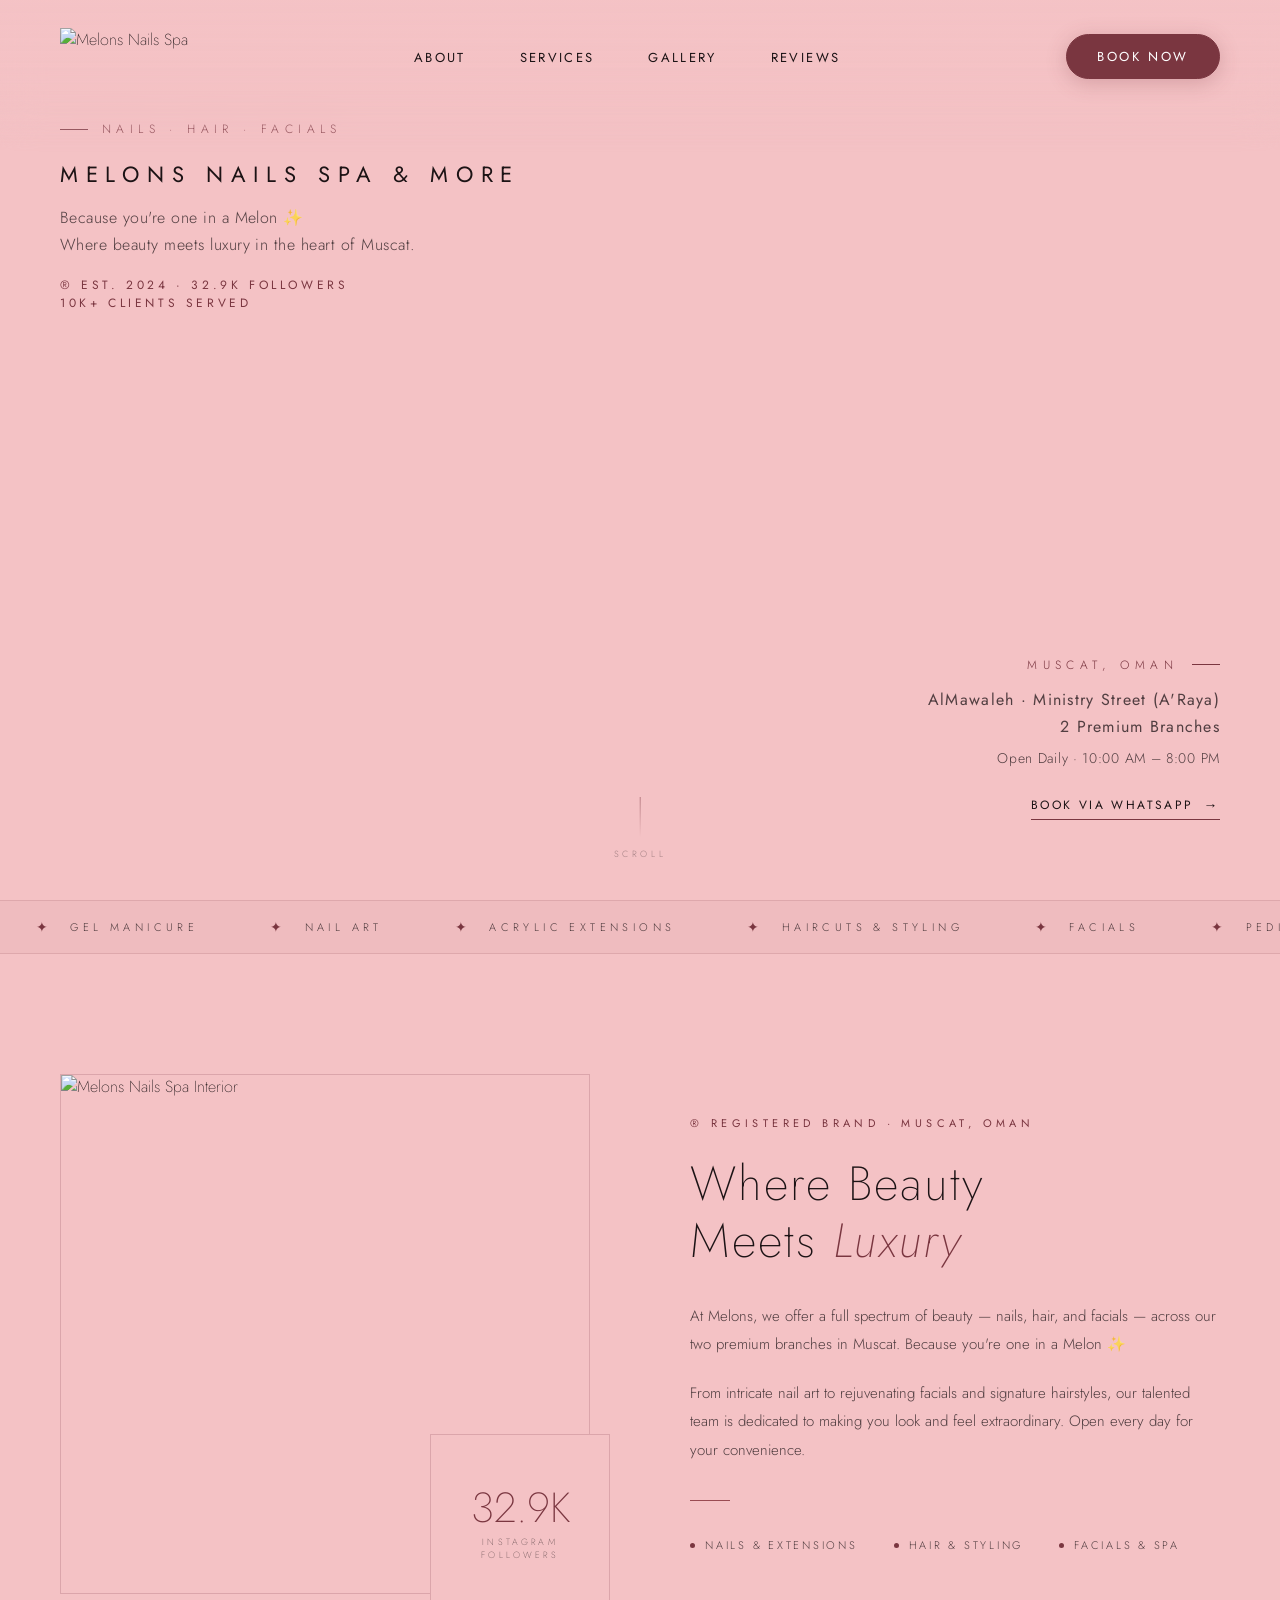
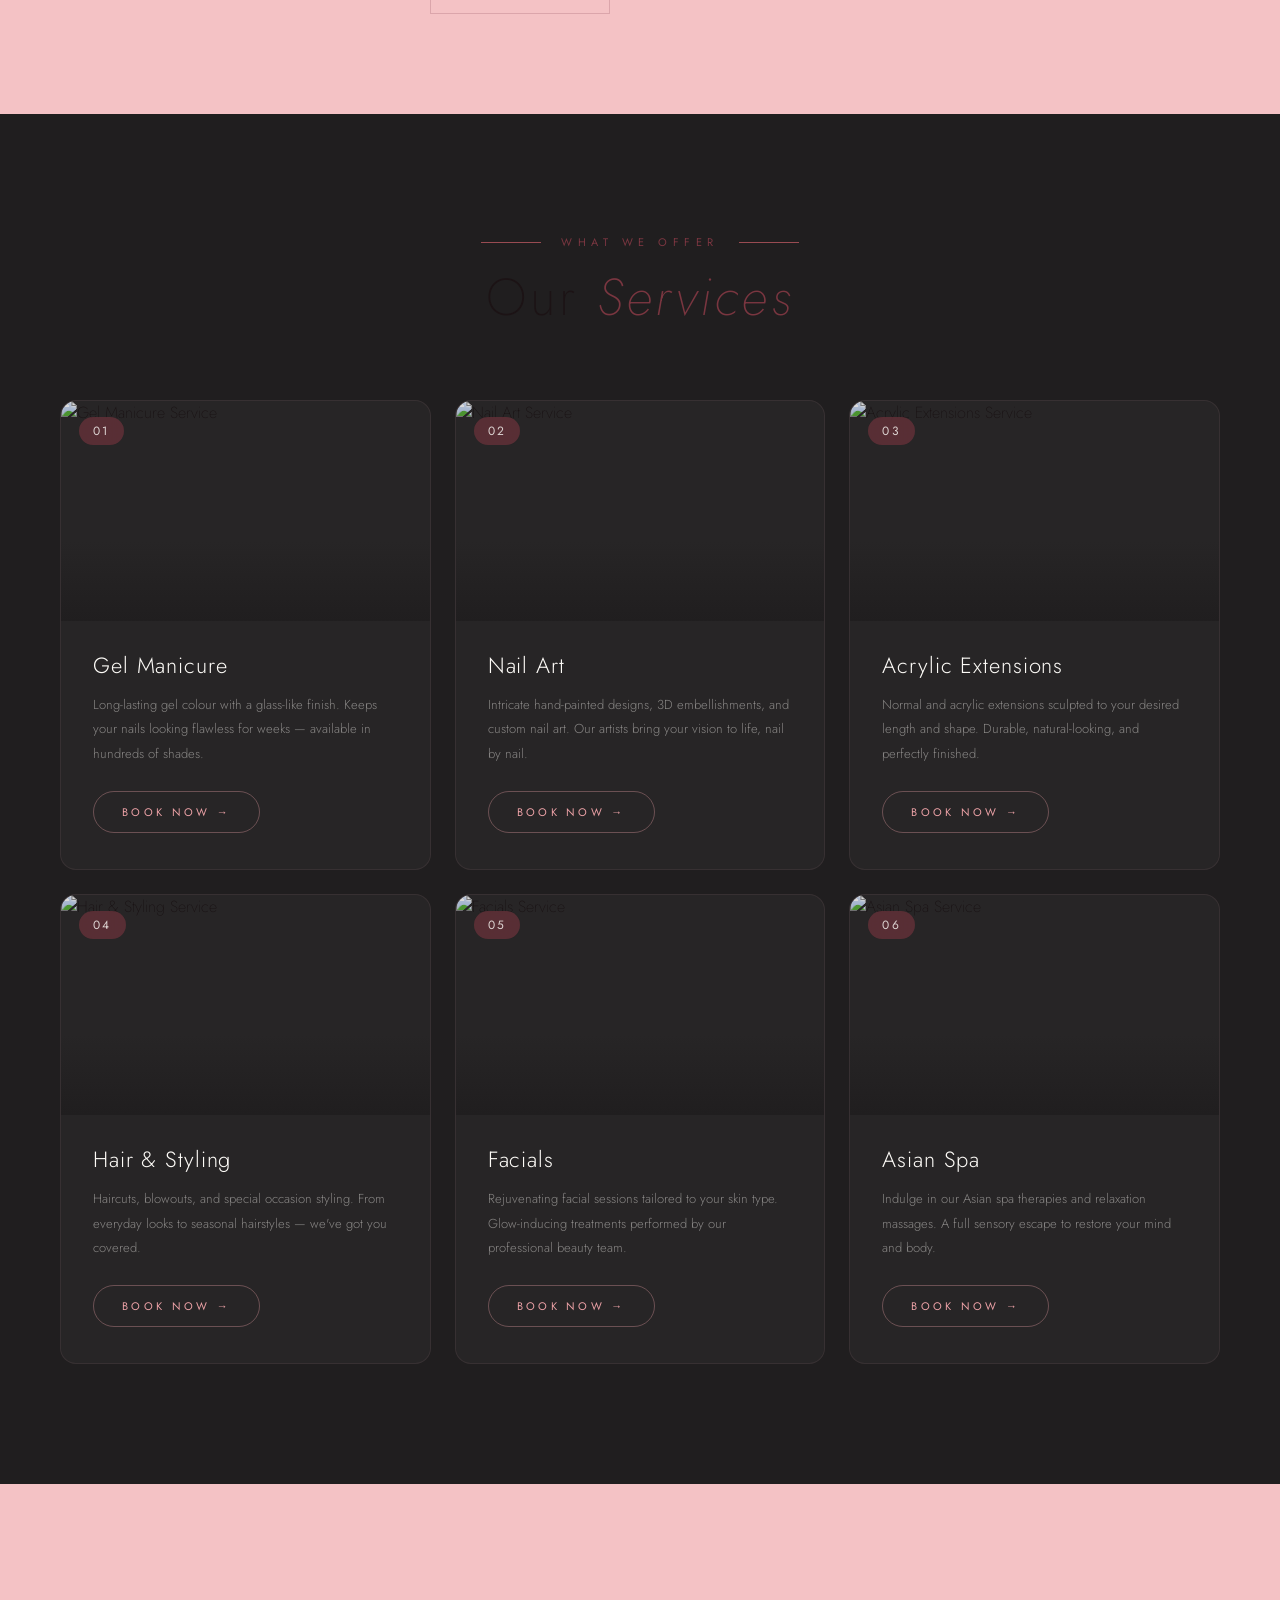
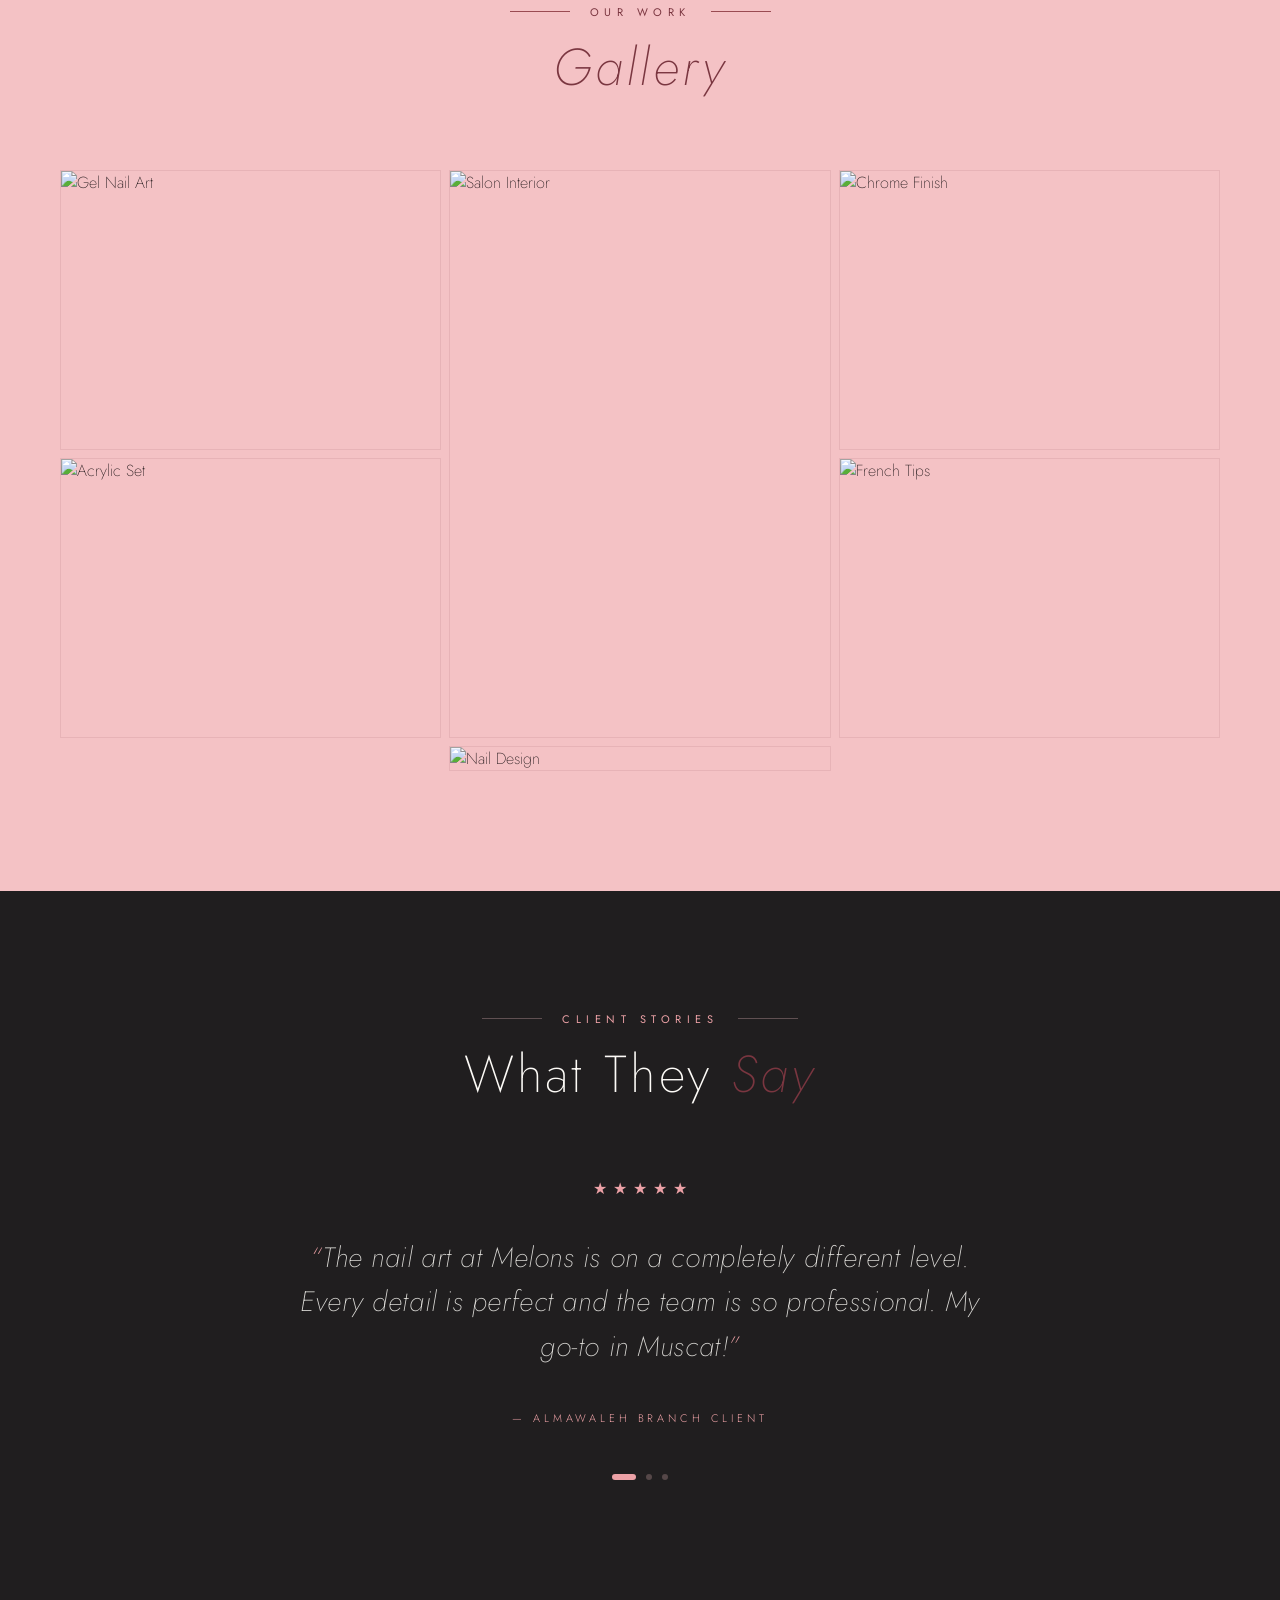
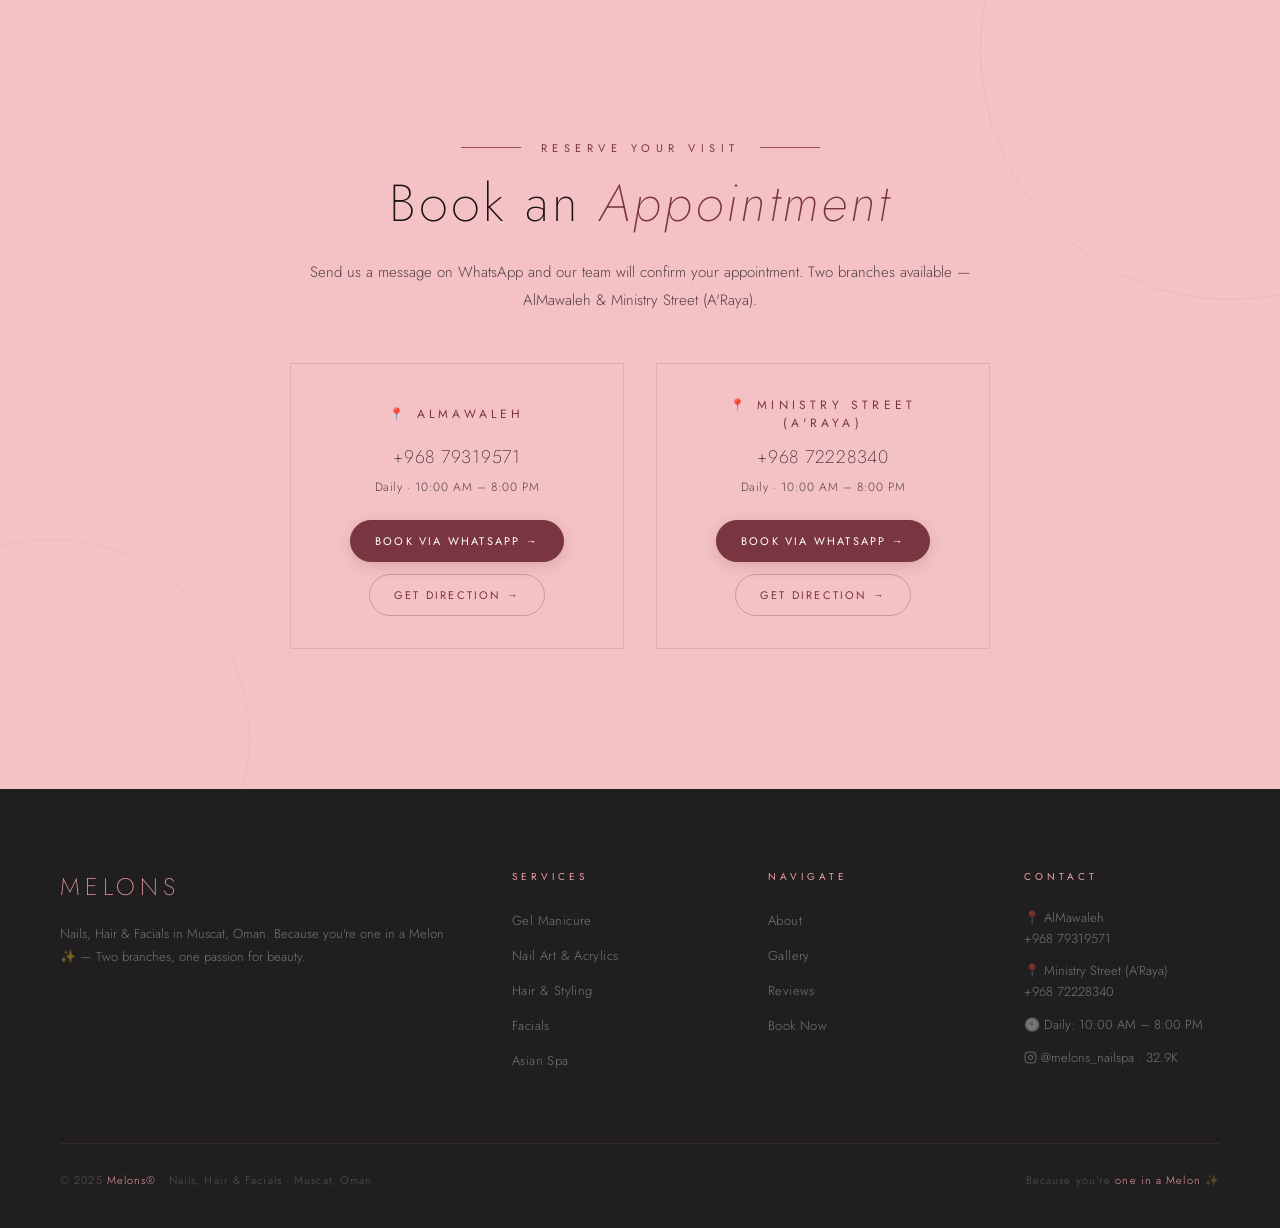
==== index.html @ 38ea16d8 "Add booking popup form with WhatsApp integration" ====
<!DOCTYPE html>
<html lang="en">

<head>
  <meta charset="UTF-8">
  <meta name="viewport" content="width=device-width, initial-scale=1.0">
  <title>MELONS — Nails, Hair & Facials | Muscat, Oman</title>
  <meta name="description"
    content="Melons Nails Spa & More — Premium nail art, hair styling, facials and spa services in Muscat, Oman. Two branches: AlMawaleh & Ministry Street. Book via WhatsApp.">

  <!-- Google Fonts: Jost -->
  <link rel="preconnect" href="https://fonts.googleapis.com">
  <link rel="preconnect" href="https://fonts.gstatic.com" crossorigin>
  <link href="https://fonts.googleapis.com/css2?family=Jost:wght@200;300;400&display=swap" rel="stylesheet">

  <!-- Styles -->
  <link rel="stylesheet" href="css/style.css">
</head>

<body>

  <!-- ── LOADER ──────────────────────────────── -->
  <div id="loader">
    <video id="loaderVideo" autoplay muted playsinline></video>
    <button id="skipBtn" class="loader-skip">Skip ✦</button>
  </div>

  <!-- ── NAVBAR ──────────────────────────────── -->
  <nav id="navbar" class="navbar">
    <div class="nav-logo">
      <a href="#">
        <img src="assets/logo_transparent.png" alt="Melons Nails Spa">
      </a>
    </div>
    <button id="menuToggle" class="menu-toggle" aria-label="Menu">
      <span class="menu-bar"></span>
      <span class="menu-bar"></span>
      <span class="menu-bar"></span>
    </button>
    <ul class="nav-links">
      <li><a href="#about">About</a></li>
      <li><a href="#services">Services</a></li>
      <li><a href="#gallery">Gallery</a></li>
      <li><a href="#reviews">Reviews</a></li>
      <li class="nav-links-cta"><a href="#" onclick="openBookingModal(); return false;">Book Now</a></li>
    </ul>
    <a href="#" onclick="openBookingModal(); return false;" class="nav-cta">Book Now</a>
  </nav>

  <!-- ── HERO ────────────────────────────────── -->
  <section id="hero">
    <canvas id="heroCanvas"></canvas>
    <div class="hero-gradient"></div>

    <!-- Top-left: Brand info -->
    <div class="hero-info-left">
      <div class="hero-overline">Nails · Hair · Facials</div>
      <div class="hero-brand-name">Melons Nails Spa & More</div>
      <p class="hero-tagline">Because you're one in a Melon ✨<br>Where beauty meets luxury in the heart of Muscat.</p>
      <div class="hero-est">®️ Est. 2024 · 32.9K Followers</div>
      <div class="hero-est">10K+ Clients Served</div>
    </div>

    <!-- Bottom-right: Location & CTA -->
    <div class="hero-info-right">
      <div class="hero-location">Muscat, Oman</div>
      <div class="hero-branches">AlMawaleh · Ministry Street (A'Raya)<br>2 Premium Branches</div>
      <div class="hero-hours">Open Daily · 10:00 AM – 8:00 PM</div>
      <a href="https://wa.me/96879319571" target="_blank" class="hero-book">
        Book via WhatsApp
        <span class="hero-book-arrow">→</span>
      </a>
    </div>

    <!-- Scroll indicator -->
    <div class="hero-scroll">
      <div class="hero-scroll-line"></div>
      <span class="hero-scroll-text">Scroll</span>
    </div>
  </section>

  <!-- ── MARQUEE ──────────────────────────────── -->
  <div class="marquee-section">
    <div class="marquee-track">
      <div class="marquee-item"><span>✦</span> Gel Manicure</div>
      <div class="marquee-item"><span>✦</span> Nail Art</div>
      <div class="marquee-item"><span>✦</span> Acrylic Extensions</div>
      <div class="marquee-item"><span>✦</span> Haircuts &amp; Styling</div>
      <div class="marquee-item"><span>✦</span> Facials</div>
      <div class="marquee-item"><span>✦</span> Pedicure</div>
      <div class="marquee-item"><span>✦</span> Asian Spa</div>
      <div class="marquee-item"><span>✦</span> Hair Treatments</div>
      <!-- repeat for seamless loop -->
      <div class="marquee-item"><span>✦</span> Gel Manicure</div>
      <div class="marquee-item"><span>✦</span> Nail Art</div>
      <div class="marquee-item"><span>✦</span> Acrylic Extensions</div>
      <div class="marquee-item"><span>✦</span> Haircuts &amp; Styling</div>
      <div class="marquee-item"><span>✦</span> Facials</div>
      <div class="marquee-item"><span>✦</span> Pedicure</div>
      <div class="marquee-item"><span>✦</span> Asian Spa</div>
      <div class="marquee-item"><span>✦</span> Hair Treatments</div>
    </div>
  </div>

  <!-- ── ABOUT ────────────────────────────────── -->
  <section id="about">
    <div class="about-visual reveal">
      <div class="about-img-frame">
        <img src="assets/357748838_17932621997714647_6611173913682088999_n.jpg" alt="Melons Nails Spa Interior">
      </div>
      <div class="about-img-accent">
        <div class="about-stat-num">32.9K</div>
        <div class="about-stat-label">Instagram<br>Followers</div>
      </div>
    </div>
    <div class="about-text">
      <div class="about-text-top reveal">®️ Registered Brand · Muscat, Oman</div>
      <h2 class="about-heading reveal reveal-delay-1">Where Beauty<br>Meets <em>Luxury</em></h2>
      <p class="about-body reveal reveal-delay-2">
        At Melons, we offer a full spectrum of beauty — nails, hair, and facials — across our two premium branches in Muscat. Because you're one in a Melon ✨
      </p>
      <p class="about-body reveal reveal-delay-3">
        From intricate nail art to rejuvenating facials and signature hairstyles, our talented team is dedicated to making you look and feel extraordinary. Open every day for your convenience.
      </p>
      <div class="about-divider reveal"></div>
      <div class="about-features reveal">
        <div class="about-feature">Nails &amp; Extensions</div>
        <div class="about-feature">Hair &amp; Styling</div>
        <div class="about-feature">Facials &amp; Spa</div>
      </div>
    </div>
  </section>

  <!-- ── SERVICES ─────────────────────────────── -->
  <section id="services">
    <div class="section-header reveal">
      <div class="section-overline">What We Offer</div>
      <h2 class="section-title">Our <em>Services</em></h2>
    </div>
    <div class="services-grid">
      <div class="service-card reveal">
        <div class="service-img">
          <img src="assets/service_gel_manicure.png" alt="Gel Manicure Service">
          <div class="service-num">01</div>
        </div>
        <div class="service-content">
          <div class="service-name">Gel Manicure</div>
          <div class="service-desc">Long-lasting gel colour with a glass-like finish. Keeps your nails looking flawless for weeks — available in hundreds of shades.</div>
          <a href="https://wa.me/96879319571" target="_blank" class="service-book">Book Now →</a>
        </div>
      </div>
      <div class="service-card reveal reveal-delay-1">
        <div class="service-img">
          <img src="assets/background/background_items/Watermelon nail art with a juicy bite (1).png" alt="Nail Art Service">
          <div class="service-num">02</div>
        </div>
        <div class="service-content">
          <div class="service-name">Nail Art</div>
          <div class="service-desc">Intricate hand-painted designs, 3D embellishments, and custom nail art. Our artists bring your vision to life, nail by nail.</div>
          <a href="https://wa.me/96879319571" target="_blank" class="service-book">Book Now →</a>
        </div>
      </div>
      <div class="service-card reveal reveal-delay-2">
        <div class="service-img">
          <img src="assets/service_acrylic_extensions.png" alt="Acrylic Extensions Service">
          <div class="service-num">03</div>
        </div>
        <div class="service-content">
          <div class="service-name">Acrylic Extensions</div>
          <div class="service-desc">Normal and acrylic extensions sculpted to your desired length and shape. Durable, natural-looking, and perfectly finished.</div>
          <a href="https://wa.me/96879319571" target="_blank" class="service-book">Book Now →</a>
        </div>
      </div>
      <div class="service-card reveal">
        <div class="service-img">
          <img src="assets/service_hair_styling.png" alt="Hair & Styling Service">
          <div class="service-num">04</div>
        </div>
        <div class="service-content">
          <div class="service-name">Hair &amp; Styling</div>
          <div class="service-desc">Haircuts, blowouts, and special occasion styling. From everyday looks to seasonal hairstyles — we've got you covered.</div>
          <a href="https://wa.me/96879319571" target="_blank" class="service-book">Book Now →</a>
        </div>
      </div>
      <div class="service-card reveal reveal-delay-1">
        <div class="service-img">
          <img src="assets/service_facials.png" alt="Facials Service">
          <div class="service-num">05</div>
        </div>
        <div class="service-content">
          <div class="service-name">Facials</div>
          <div class="service-desc">Rejuvenating facial sessions tailored to your skin type. Glow-inducing treatments performed by our professional beauty team.</div>
          <a href="https://wa.me/96879319571" target="_blank" class="service-book">Book Now →</a>
        </div>
      </div>
      <div class="service-card reveal reveal-delay-2">
        <div class="service-img">
          <img src="assets/service_asian_spa.png" alt="Asian Spa Service">
          <div class="service-num">06</div>
        </div>
        <div class="service-content">
          <div class="service-name">Asian Spa</div>
          <div class="service-desc">Indulge in our Asian spa therapies and relaxation massages. A full sensory escape to restore your mind and body.</div>
          <a href="https://wa.me/96879319571" target="_blank" class="service-book">Book Now →</a>
        </div>
      </div>
    </div>
  </section>

  <!-- ── GALLERY ──────────────────────────────── -->
  <section id="gallery">
    <div class="section-header reveal">
      <div class="section-overline">Our Work</div>
      <h2 class="section-title"><em>Gallery</em></h2>
    </div>
    <div class="gallery-grid">
      <div class="gallery-item reveal">
        <img src="assets/gallery_1.png" alt="Gel Nail Art">
        <div class="gallery-label">Gel Nail Art</div>
      </div>
      <div class="gallery-item reveal reveal-delay-1">
        <img src="assets/salon_interior.png" alt="Salon Interior">
        <div class="gallery-label">Our Salon</div>
      </div>
      <div class="gallery-item reveal reveal-delay-2">
        <img src="assets/gallery_2.png" alt="Chrome Finish">
        <div class="gallery-label">Chrome Finish</div>
      </div>
      <div class="gallery-item reveal">
        <img src="assets/gallery_3.png" alt="Acrylic Set">
        <div class="gallery-label">Acrylic Set</div>
      </div>
      <div class="gallery-item reveal reveal-delay-1">
        <img src="assets/gallery_4.png" alt="Nail Design">
        <div class="gallery-label">Signature Design</div>
      </div>
      <div class="gallery-item reveal reveal-delay-2">
        <img src="assets/gallery_1.png" alt="French Tips">
        <div class="gallery-label">French Tips</div>
      </div>
    </div>
  </section>

  <!-- ── REVIEWS ──────────────────────────────── -->
  <section id="reviews">
    <div class="section-header reveal">
      <div class="section-overline">Client Stories</div>
      <h2 class="section-title">What They <em>Say</em></h2>
    </div>
    <div class="testimonials-wrap reveal">
      <div class="testimonial-item active">
        <div class="testimonial-stars">
          <span class="star">★</span><span class="star">★</span><span class="star">★</span><span class="star">★</span><span class="star">★</span>
        </div>
        <p class="testimonial-quote">The nail art at Melons is on a completely different level. Every detail is perfect and the team is so professional. My go-to in Muscat!</p>
        <div class="testimonial-author">— AlMawaleh Branch Client</div>
      </div>
      <div class="testimonial-item">
        <div class="testimonial-stars">
          <span class="star">★</span><span class="star">★</span><span class="star">★</span><span class="star">★</span><span class="star">★</span>
        </div>
        <p class="testimonial-quote">Got my haircut and facial done here — both were absolutely amazing. The staff at Ministry Street are so talented and welcoming. Will keep coming back!</p>
        <div class="testimonial-author">— Ministry Street Branch Client</div>
      </div>
      <div class="testimonial-item">
        <div class="testimonial-stars">
          <span class="star">★</span><span class="star">★</span><span class="star">★</span><span class="star">★</span><span class="star">★</span>
        </div>
        <p class="testimonial-quote">Tried the Asian spa session and it was heavenly. Melons truly is one in a Melon ✨ — nothing compares in Oman.</p>
        <div class="testimonial-author">— Asian Spa Client · Muscat</div>
      </div>
      <div class="testimonial-nav">
        <button class="t-dot active" data-index="0"></button>
        <button class="t-dot" data-index="1"></button>
        <button class="t-dot" data-index="2"></button>
      </div>
    </div>
  </section>

  <!-- ── BOOKING ──────────────────────────────── -->
  <section id="booking">
    <div class="booking-inner">
      <div class="section-overline reveal">Reserve Your Visit</div>
      <h2 class="section-title reveal reveal-delay-1">Book an <em>Appointment</em></h2>
      <p class="booking-desc reveal reveal-delay-2">
        Send us a message on WhatsApp and our team will confirm your appointment. Two branches available — AlMawaleh &amp; Ministry Street (A'Raya).
      </p>
      <div class="booking-branches reveal reveal-delay-3">
        <div class="booking-branch">
          <a href="https://maps.google.com/?q=Melons+Nails+Spa+AlMawaleh+Muscat+Oman" target="_blank" class="booking-branch-name">📍 AlMawaleh</a>
          <div class="booking-branch-phone"><a href="https://wa.me/96879319571">+968 79319571</a></div>
          <div class="booking-branch-hours">Daily · 10:00 AM – 8:00 PM</div>
          <div class="booking-branch-actions">
            <a href="https://wa.me/96879319571" target="_blank" class="btn-branch-whatsapp">Book via WhatsApp →</a>
            <a href="https://maps.google.com/?q=Melons+Nails+Spa+AlMawaleh+Muscat+Oman" target="_blank" class="btn-branch-direction">Get Direction →</a>
          </div>
        </div>
        <div class="booking-branch">
          <a href="https://maps.google.com/?q=Melons+Nails+Spa+Ministry+Street+ARaya+Muscat+Oman" target="_blank" class="booking-branch-name">📍 Ministry Street (A'Raya)</a>
          <div class="booking-branch-phone"><a href="https://wa.me/96872228340">+968 72228340</a></div>
          <div class="booking-branch-hours">Daily · 10:00 AM – 8:00 PM</div>
          <div class="booking-branch-actions">
            <a href="https://wa.me/96872228340" target="_blank" class="btn-branch-whatsapp">Book via WhatsApp →</a>
            <a href="https://maps.google.com/?q=Melons+Nails+Spa+Ministry+Street+ARaya+Muscat+Oman" target="_blank" class="btn-branch-direction">Get Direction →</a>
          </div>
        </div>
      </div>
    </div>
  </section>

  <!-- ── FOOTER ───────────────────────────────── -->
  <footer>
    <div class="footer-top">
      <div>
        <div class="footer-brand">Melons</div>
        <p class="footer-tagline">Nails, Hair &amp; Facials in Muscat, Oman. Because you're one in a Melon ✨ — Two branches, one passion for beauty.</p>


      </div>
      <div>
        <div class="footer-col-title">Services</div>
        <ul class="footer-links">
          <li><a href="#services">Gel Manicure</a></li>
          <li><a href="#services">Nail Art &amp; Acrylics</a></li>
          <li><a href="#services">Hair &amp; Styling</a></li>
          <li><a href="#services">Facials</a></li>
          <li><a href="#services">Asian Spa</a></li>
        </ul>
      </div>
      <div>
        <div class="footer-col-title">Navigate</div>
        <ul class="footer-links">
          <li><a href="#about">About</a></li>
          <li><a href="#gallery">Gallery</a></li>
          <li><a href="#reviews">Reviews</a></li>
          <li><a href="#booking">Book Now</a></li>
        </ul>
      </div>
      <div>
        <div class="footer-col-title">Contact</div>
        <div class="footer-contact-item"><a href="https://maps.google.com/?q=Melons+Nails+Spa+AlMawaleh+Muscat+Oman" target="_blank">📍 AlMawaleh</a><br><a href="https://wa.me/96879319571">+968 79319571</a></div>
        <div class="footer-contact-item"><a href="https://maps.google.com/?q=Melons+Nails+Spa+Ministry+Street+ARaya+Muscat+Oman" target="_blank">📍 Ministry Street (A'Raya)</a><br><a href="https://wa.me/96872228340">+968 72228340</a></div>
        <div class="footer-contact-item">🕙 Daily: 10:00 AM – 8:00 PM</div>
        <div class="footer-contact-item"><svg width="13" height="13" viewBox="0 0 24 24" fill="none" stroke="currentColor" stroke-width="1.5" style="vertical-align:-2px;margin-right:4px"><rect x="2" y="2" width="20" height="20" rx="5"/><circle cx="12" cy="12" r="4"/><circle cx="17.5" cy="6.5" r="1" fill="currentColor" stroke="none"/></svg><a href="https://instagram.com/melons_nailspa" target="_blank">@melons_nailspa</a> · 32.9K</div>
      </div>
    </div>
    <div class="footer-bottom">
      <div class="footer-copy">© 2025 <span>Melons®</span> · Nails, Hair &amp; Facials · Muscat, Oman</div>
      <div class="footer-copy">Because you're <span>one in a Melon</span> ✨</div>
    </div>
  </footer>

  <!-- ── BOOKING MODAL ────────────────────────── -->
  <div id="bookingModal" class="booking-modal">
    <div class="booking-modal-overlay"></div>
    <div class="booking-modal-content">
      <button class="booking-modal-close" onclick="closeBookingModal()">&times;</button>
      <div class="booking-modal-header">
        <div class="booking-modal-overline">Reserve Your Visit</div>
        <h3 class="booking-modal-title">Book an <em>Appointment</em></h3>
        <p class="booking-modal-subtitle">Fill in the details below and we'll confirm your appointment via WhatsApp.</p>
      </div>
      <form id="bookingForm" class="booking-form">
        <div class="form-row">
          <div class="form-group">
            <label for="bookName">Full Name</label>
            <input type="text" id="bookName" placeholder="Your name" required>
          </div>
          <div class="form-group">
            <label for="bookPhone">Phone Number</label>
            <input type="tel" id="bookPhone" placeholder="+968 ..." required>
          </div>
        </div>
        <div class="form-row">
          <div class="form-group">
            <label for="bookBranch">Branch</label>
            <select id="bookBranch" required>
              <option value="" disabled selected>Select branch</option>
              <option value="almawaleh">📍 AlMawaleh</option>
              <option value="ministry">📍 Ministry Street (A'Raya)</option>
            </select>
          </div>
          <div class="form-group">
            <label for="bookService">Service</label>
            <select id="bookService" required>
              <option value="" disabled selected>Select service</option>
              <option value="Gel Manicure">Gel Manicure</option>
              <option value="Nail Art">Nail Art</option>
              <option value="Acrylic Extensions">Acrylic Extensions</option>
              <option value="Hair & Styling">Hair & Styling</option>
              <option value="Facials">Facials</option>
              <option value="Asian Spa">Asian Spa</option>
              <option value="Other">Other</option>
            </select>
          </div>
        </div>
        <div class="form-row">
          <div class="form-group">
            <label for="bookDate">Preferred Date</label>
            <input type="date" id="bookDate" required>
          </div>
          <div class="form-group">
            <label for="bookTime">Preferred Time</label>
            <select id="bookTime" required>
              <option value="" disabled selected>Select time</option>
              <option value="10:00 AM">10:00 AM</option>
              <option value="11:00 AM">11:00 AM</option>
              <option value="12:00 PM">12:00 PM</option>
              <option value="01:00 PM">01:00 PM</option>
              <option value="02:00 PM">02:00 PM</option>
              <option value="03:00 PM">03:00 PM</option>
              <option value="04:00 PM">04:00 PM</option>
              <option value="05:00 PM">05:00 PM</option>
              <option value="06:00 PM">06:00 PM</option>
              <option value="07:00 PM">07:00 PM</option>
            </select>
          </div>
        </div>
        <div class="form-group form-group-full">
          <label for="bookNotes">Additional Notes <span class="optional">(optional)</span></label>
          <textarea id="bookNotes" rows="3" placeholder="Any special requests or preferences..."></textarea>
        </div>
        <button type="submit" class="booking-form-submit">Send via WhatsApp →</button>
      </form>
    </div>
  </div>

  <!-- Scripts -->
  <script src="js/main.js"></script>
</body>

</html>
---- css/style.css ----
/* ============================================
   MELONS NAILS SPA & MORE
   Design System & Styles
   Created by Rasim Garalov — 2026
   ============================================ */

/* ── RESET ─────────────────────────────────── */
*,
*::before,
*::after {
  margin: 0;
  padding: 0;
  box-sizing: border-box;
}

/* ── DESIGN TOKENS ─────────────────────────── */
:root {
  --bg: #F4C2C5;
  --bg-section: #201E1F;
  --text: #1C1315;
  --text-muted: rgba(28, 19, 21, 0.75);
  --accent: #7A3640;
  --accent-light: #994B52;
  --white: #FDFBF7;
  --font: 'Jost', sans-serif;
}

/* ── BASE ──────────────────────────────────── */
html {
  scroll-behavior: smooth;
}

body {
  background: var(--bg);
  color: var(--text);
  font-family: var(--font);
  font-weight: 200;
  overflow-x: hidden;
  -webkit-font-smoothing: antialiased;
  -moz-osx-font-smoothing: grayscale;
}

a {
  text-decoration: none;
  color: inherit;
}

button {
  border: none;
  outline: none;
  cursor: pointer;
}

img {
  display: block;
  max-width: 100%;
}

/* ── LOADER ────────────────────────────────── */
#loader {
  position: fixed;
  inset: 0;
  z-index: 10000;
  background: var(--bg);
  display: flex;
  align-items: center;
  justify-content: center;
  transition: opacity 1s ease, visibility 1s ease;
}

#loader.hidden {
  opacity: 0;
  visibility: hidden;
  pointer-events: none;
}

#loaderVideo {
  width: 100%;
  height: 100%;
  object-fit: cover;
  position: absolute;
  inset: 0;
}

.loader-skip {
  position: absolute;
  bottom: 40px;
  right: 40px;
  font-family: var(--font);
  font-size: 11px;
  font-weight: 300;
  letter-spacing: 0.3em;
  text-transform: uppercase;
  color: rgba(28, 19, 21, 0.5);
  border: 1px solid rgba(28, 19, 21, 0.2);
  padding: 10px 28px;
  background: rgba(244, 194, 197, 0.3);
  backdrop-filter: blur(8px);
  -webkit-backdrop-filter: blur(8px);
  transition: all 0.3s ease;
  z-index: 2;
}

.loader-skip:hover {
  color: var(--text);
  border-color: rgba(28, 19, 21, 0.4);
  background: rgba(244, 194, 197, 0.5);
}

/* ── NAVBAR ────────────────────────────────── */
.navbar {
  position: fixed;
  top: 0;
  left: 0;
  right: 0;
  z-index: 100;
  padding: 28px 60px;
  display: flex;
  align-items: center;
  justify-content: space-between;
  transform: translateY(-100%);
  opacity: 0;
  transition: transform 1.4s cubic-bezier(0.16, 1, 0.3, 1),
    opacity 1.2s ease;
}

.navbar::before {
  content: '';
  position: absolute;
  top: 0;
  left: 0;
  right: 0;
  bottom: -40px;
  background: linear-gradient(to bottom,
      rgba(244, 194, 197, 0.92) 0%,
      rgba(244, 194, 197, 0.6) 50%,
      rgba(244, 194, 197, 0) 100%);
  backdrop-filter: blur(20px);
  -webkit-backdrop-filter: blur(20px);
  z-index: -1;
  mask-image: linear-gradient(to bottom, black 40%, transparent 100%);
  -webkit-mask-image: linear-gradient(to bottom, black 40%, transparent 100%);
}

.navbar.visible {
  transform: translateY(0);
  opacity: 1;
}

.nav-logo img {
  height: 56px;
  width: auto;
  transition: opacity 0.3s;
}

.nav-logo img:hover {
  opacity: 0.75;
}

.nav-links {
  display: flex;
  gap: 8px;
  list-style: none;
}

.nav-links a {
  font-size: 13px;
  letter-spacing: 0.18em;
  text-transform: uppercase;
  color: var(--text);
  text-decoration: none;
  position: relative;
  font-weight: 400;
  padding: 10px 22px;
  border-radius: 50px;
  border: 1.5px solid transparent;
  background: transparent;
  transition: all 0.4s cubic-bezier(0.25, 0.46, 0.45, 0.94);
}

.nav-links a:hover {
  color: var(--accent);
  background: rgba(122, 54, 64, 0.08);
  border-color: rgba(122, 54, 64, 0.25);
  backdrop-filter: blur(10px);
  -webkit-backdrop-filter: blur(10px);
}

.nav-links a:active {
  transform: scale(0.96);
}

.nav-cta {
  font-family: var(--font);
  font-size: 13px;
  font-weight: 400;
  letter-spacing: 0.2em;
  text-transform: uppercase;
  color: #ffffff;
  background: var(--accent);
  border: 1.5px solid var(--accent);
  padding: 12px 30px;
  border-radius: 50px;
  text-decoration: none;
  transition: all 0.4s cubic-bezier(0.25, 0.46, 0.45, 0.94);
  box-shadow: 0 4px 20px rgba(122, 54, 64, 0.25);
}

.nav-cta:hover {
  background: #FFFFFF;
  color: var(--accent);
  border-color: var(--accent);
  box-shadow: 0 6px 28px rgba(122, 54, 64, 0.3);
  transform: translateY(-2px);
}

/* Book Now inside nav-links — hidden on desktop */
.nav-links-cta {
  display: none;
}

/* ── HERO ──────────────────────────────────── */
#hero {
  height: 100vh;
  position: relative;
  overflow: hidden;
  background: var(--bg);
}

#heroCanvas {
  position: absolute;
  inset: 0;
  width: 100%;
  height: 100%;
  z-index: 0;
  opacity: 0;
  transition: opacity 0.5s ease;
}

#heroCanvas.visible {
  opacity: 1;
}

/* Gradient at bottom of hero for seamless transition to body bg */
.hero-gradient {
  position: absolute;
  bottom: 0;
  left: 0;
  right: 0;
  height: 220px;
  background: linear-gradient(to bottom, transparent 0%, var(--bg) 100%);
  z-index: 1;
  pointer-events: none;
}

/* ── HERO INFO BLOCKS ──────────────────────── */
.hero-info-left {
  position: absolute;
  top: 120px;
  left: 60px;
  z-index: 2;
  max-width: 600px;
  transform: translateX(-120%);
  opacity: 0;
  transition: transform 1.6s cubic-bezier(0.16, 1, 0.3, 1) 0.4s,
    opacity 1.4s ease 0.4s;
}

.hero-info-left.visible {
  transform: translateX(0);
  opacity: 1;
}

.hero-overline {
  font-size: 12px;
  letter-spacing: 0.45em;
  text-transform: uppercase;
  color: var(--accent);
  font-weight: 400;
  margin-bottom: 20px;
  display: flex;
  align-items: center;
  gap: 14px;
  font-weight: 300;
}

.hero-overline::before {
  content: '';
  width: 28px;
  height: 1px;
  background: var(--accent);
  flex-shrink: 0;
}

.hero-brand-name {
  font-size: 22px;
  font-weight: 400;
  letter-spacing: 0.35em;
  text-transform: uppercase;
  color: var(--text);
  margin-bottom: 14px;
}

.hero-tagline {
  font-size: 16px;
  font-weight: 300;
  color: var(--text-muted);
  letter-spacing: 0.03em;
  line-height: 1.7;
  margin-bottom: 18px;
}

.hero-est {
  font-size: 12px;
  letter-spacing: 0.3em;
  text-transform: uppercase;
  color: var(--accent);
  font-weight: 400;
}

/* Right-bottom info block */
.hero-info-right {
  position: absolute;
  bottom: 80px;
  right: 60px;
  z-index: 2;
  text-align: right;
  max-width: 340px;
  transform: translateX(120%);
  opacity: 0;
  transition: transform 1.6s cubic-bezier(0.16, 1, 0.3, 1) 0.7s,
    opacity 1.4s ease 0.7s;
}

.hero-info-right.visible {
  transform: translateX(0);
  opacity: 1;
}

.hero-location {
  font-size: 12px;
  letter-spacing: 0.45em;
  text-transform: uppercase;
  color: var(--accent);
  font-weight: 400;
  margin-bottom: 12px;
  font-weight: 300;
  display: flex;
  align-items: center;
  justify-content: flex-end;
  gap: 14px;
}

.hero-location::after {
  content: '';
  width: 28px;
  height: 1px;
  background: var(--accent);
  flex-shrink: 0;
}

.hero-branches {
  font-size: 16px;
  color: var(--text-muted);
  letter-spacing: 0.08em;
  margin-bottom: 8px;
  font-weight: 400;
  line-height: 1.7;
}

.hero-hours {
  font-size: 14px;
  color: var(--text-muted);
  letter-spacing: 0.05em;
  margin-bottom: 24px;
  font-weight: 300;
}

.hero-book {
  display: inline-flex;
  align-items: center;
  gap: 10px;
  font-size: 12px;
  font-weight: 400;
  letter-spacing: 0.2em;
  text-transform: uppercase;
  color: var(--text);
  text-decoration: none;
  padding-bottom: 4px;
  border-bottom: 1px solid var(--accent);
  transition: all 0.3s ease;
}

.hero-book:hover {
  color: var(--accent);
  gap: 16px;
}

.hero-book-arrow {
  transition: transform 0.3s ease;
  font-size: 14px;
}

.hero-book:hover .hero-book-arrow {
  transform: translateX(4px);
}

/* ── SCROLL INDICATOR ──────────────────────── */
.hero-scroll {
  position: absolute;
  bottom: 40px;
  left: 50%;
  transform: translateX(-50%);
  display: flex;
  flex-direction: column;
  align-items: center;
  gap: 10px;
  z-index: 2;
  opacity: 0;
  transition: opacity 1.2s ease 1.8s;
}

.hero-scroll.visible {
  opacity: 0.5;
}

.hero-scroll-text {
  font-size: 9px;
  letter-spacing: 0.4em;
  text-transform: uppercase;
  color: var(--text-muted);
  font-weight: 300;
}

.hero-scroll-line {
  width: 1px;
  height: 40px;
  background: linear-gradient(to bottom, var(--accent), transparent);
  animation: scrollPulse 2.2s ease-in-out infinite;
}

@keyframes scrollPulse {

  0%,
  100% {
    opacity: 0.3;
    transform: scaleY(0.8);
  }

  50% {
    opacity: 1;
    transform: scaleY(1.2);
  }
}

/* ── SCROLL REVEAL ─────────────────────────── */
.reveal {
  opacity: 0;
  transform: translateY(30px);
  transition: opacity 0.8s ease, transform 0.8s ease;
}

.reveal.visible {
  opacity: 1;
  transform: translateY(0);
}

.reveal-delay-1 { transition-delay: 0.1s; }
.reveal-delay-2 { transition-delay: 0.2s; }
.reveal-delay-3 { transition-delay: 0.35s; }

/* ── SECTION HEADER (shared) ──────────────── */
.section-header {
  text-align: center;
  margin-bottom: 72px;
}

.section-overline {
  font-size: 11px;
  letter-spacing: 0.5em;
  text-transform: uppercase;
  color: var(--accent);
  margin-bottom: 18px;
  display: flex;
  align-items: center;
  justify-content: center;
  gap: 20px;
  font-weight: 400;
}

.section-overline::before,
.section-overline::after {
  content: '';
  flex: 1;
  max-width: 60px;
  height: 1px;
  background: var(--accent-light);
}

.section-title {
  font-size: clamp(32px, 5vw, 52px);
  font-weight: 200;
  line-height: 1.15;
  letter-spacing: 0.06em;
  color: var(--text);
}

.section-title em {
  font-style: italic;
  color: var(--accent);
}

/* ── MARQUEE ──────────────────────────────── */
.marquee-section {
  border-top: 1px solid rgba(122, 54, 64, 0.15);
  border-bottom: 1px solid rgba(122, 54, 64, 0.15);
  padding: 16px 0;
  overflow: hidden;
  background: rgba(122, 54, 64, 0.04);
}

.marquee-track {
  display: flex;
  gap: 0;
  animation: marquee 30s linear infinite;
  white-space: nowrap;
}

.marquee-item {
  font-size: 11px;
  letter-spacing: 0.4em;
  text-transform: uppercase;
  color: var(--text-muted);
  padding: 0 36px;
  display: flex;
  align-items: center;
  gap: 18px;
  font-weight: 300;
}

.marquee-item span {
  color: var(--accent);
  font-size: 14px;
}

@keyframes marquee {
  from { transform: translateX(0); }
  to { transform: translateX(-50%); }
}

/* ── ABOUT ────────────────────────────────── */
#about {
  padding: 120px 60px;
  max-width: 1400px;
  margin: 0 auto;
  display: grid;
  grid-template-columns: 1fr 1fr;
  gap: 100px;
  align-items: center;
}

.about-visual {
  position: relative;
  height: 520px;
}

.about-img-frame {
  position: absolute;
  inset: 0;
  border: 1px solid rgba(122, 54, 64, 0.2);
  overflow: hidden;
}

.about-img-frame img {
  width: 100%;
  height: 100%;
  object-fit: cover;
  transition: transform 0.8s cubic-bezier(0.25, 0.46, 0.45, 0.94);
}

.about-visual:hover .about-img-frame img {
  transform: scale(1.04);
}

.about-img-accent {
  position: absolute;
  bottom: -20px;
  right: -20px;
  width: 180px;
  height: 180px;
  border: 1px solid rgba(122, 54, 64, 0.2);
  background: var(--bg);
  display: flex;
  align-items: center;
  justify-content: center;
  flex-direction: column;
  gap: 6px;
  z-index: 2;
}

.about-stat-num {
  font-size: 42px;
  font-weight: 200;
  color: var(--accent);
  line-height: 1;
}

.about-stat-label {
  font-size: 9px;
  letter-spacing: 0.35em;
  text-transform: uppercase;
  color: var(--text-muted);
  text-align: center;
}

.about-text-top {
  font-size: 11px;
  letter-spacing: 0.4em;
  text-transform: uppercase;
  color: var(--accent);
  margin-bottom: 24px;
  font-weight: 400;
}

.about-heading {
  font-size: clamp(32px, 4vw, 48px);
  font-weight: 200;
  line-height: 1.2;
  margin-bottom: 32px;
  color: var(--text);
  letter-spacing: 0.04em;
}

.about-heading em {
  font-style: italic;
  color: var(--accent);
}

.about-body {
  font-size: 15px;
  line-height: 1.9;
  color: var(--text-muted);
  margin-bottom: 20px;
  font-weight: 300;
}

.about-divider {
  width: 40px;
  height: 1px;
  background: var(--accent-light);
  margin: 36px 0;
}

.about-features {
  display: flex;
  gap: 36px;
}

.about-feature {
  font-size: 11px;
  letter-spacing: 0.25em;
  text-transform: uppercase;
  color: var(--text-muted);
  display: flex;
  align-items: center;
  gap: 10px;
  font-weight: 300;
}

.about-feature::before {
  content: '';
  width: 5px;
  height: 5px;
  background: var(--accent);
  border-radius: 50%;
}

/* ── SERVICES ─────────────────────────────── */
#services {
  padding: 120px 60px;
  background: var(--bg-section);
  position: relative;
  overflow: hidden;
}

.services-grid {
  display: grid;
  grid-template-columns: repeat(3, 1fr);
  gap: 24px;
  max-width: 1300px;
  margin: 0 auto;
}

.service-card {
  background: rgba(255, 255, 255, 0.03);
  border: 1px solid rgba(244, 194, 197, 0.08);
  border-radius: 16px;
  position: relative;
  overflow: hidden;
  transition: all 0.6s cubic-bezier(0.25, 0.46, 0.45, 0.94);
  display: flex;
  flex-direction: column;
}

.service-card:hover {
  background: rgba(244, 194, 197, 0.06);
  border-color: rgba(244, 194, 197, 0.25);
  transform: translateY(-6px);
  box-shadow: 0 20px 60px rgba(0, 0, 0, 0.3);
}

.service-card::after {
  content: '';
  position: absolute;
  bottom: 0;
  left: 0;
  width: 0;
  height: 2px;
  background: linear-gradient(90deg, var(--accent-light), #ECA1A6);
  transition: width 0.6s ease;
}

.service-card:hover::after {
  width: 100%;
}

/* Service Image Banner */
.service-img {
  position: relative;
  width: 100%;
  height: 220px;
  overflow: hidden;
}

.service-img img {
  width: 100%;
  height: 100%;
  object-fit: cover;
  transition: transform 0.8s cubic-bezier(0.25, 0.46, 0.45, 0.94);
  filter: brightness(0.85);
}

.service-card:hover .service-img img {
  transform: scale(1.08);
  filter: brightness(0.95);
}

.service-img::after {
  content: '';
  position: absolute;
  bottom: 0;
  left: 0;
  right: 0;
  height: 80px;
  background: linear-gradient(to top, rgba(32, 30, 31, 1) 0%, transparent 100%);
  pointer-events: none;
}

.service-num {
  position: absolute;
  top: 16px;
  left: 18px;
  font-size: 12px;
  color: rgba(253, 251, 247, 0.8);
  letter-spacing: 0.2em;
  font-weight: 400;
  background: rgba(122, 54, 64, 0.6);
  backdrop-filter: blur(10px);
  -webkit-backdrop-filter: blur(10px);
  padding: 5px 14px;
  border-radius: 50px;
  z-index: 2;
}

/* Service Content */
.service-content {
  padding: 28px 32px 36px;
  display: flex;
  flex-direction: column;
  flex: 1;
}

.service-name {
  font-size: 22px;
  font-weight: 300;
  margin-bottom: 12px;
  color: var(--white);
  letter-spacing: 0.04em;
}

.service-desc {
  font-size: 13px;
  line-height: 1.9;
  color: rgba(253, 251, 247, 0.45);
  margin-bottom: 24px;
  font-weight: 300;
  flex: 1;
}

.service-book {
  display: inline-block;
  font-family: var(--font);
  font-size: 11px;
  font-weight: 400;
  letter-spacing: 0.3em;
  text-transform: uppercase;
  color: #ECA1A6;
  border: 1px solid rgba(236, 161, 166, 0.35);
  padding: 12px 28px;
  border-radius: 50px;
  text-decoration: none;
  transition: all 0.4s ease;
  align-self: flex-start;
}

.service-book:hover {
  background: #ECA1A6;
  color: var(--bg-section);
  border-color: #ECA1A6;
  box-shadow: 0 4px 20px rgba(236, 161, 166, 0.3);
}

/* ── GALLERY ──────────────────────────────── */
#gallery {
  padding: 120px 60px;
}

.gallery-grid {
  display: grid;
  grid-template-columns: repeat(12, 1fr);
  grid-template-rows: repeat(2, 280px);
  gap: 8px;
  max-width: 1400px;
  margin: 60px auto 0;
}

.gallery-item {
  position: relative;
  overflow: hidden;
  border: 1px solid rgba(122, 54, 64, 0.1);
}

.gallery-item:nth-child(1) { grid-column: 1/5; grid-row: 1/2; }
.gallery-item:nth-child(2) { grid-column: 5/9; grid-row: 1/3; }
.gallery-item:nth-child(3) { grid-column: 9/13; grid-row: 1/2; }
.gallery-item:nth-child(4) { grid-column: 1/5; grid-row: 2/3; }
.gallery-item:nth-child(5) { grid-column: 5/9; }
.gallery-item:nth-child(6) { grid-column: 9/13; grid-row: 2/3; }

.gallery-item img {
  width: 100%;
  height: 100%;
  object-fit: cover;
  transition: transform 0.8s cubic-bezier(0.25, 0.46, 0.45, 0.94);
}

.gallery-item:hover img {
  transform: scale(1.06);
}

.gallery-label {
  position: absolute;
  bottom: 0;
  left: 0;
  right: 0;
  padding: 20px 24px;
  background: linear-gradient(to top, rgba(28, 19, 21, 0.8) 0%, transparent 100%);
  font-size: 11px;
  letter-spacing: 0.3em;
  text-transform: uppercase;
  color: rgba(253, 251, 247, 0.8);
  font-weight: 300;
  opacity: 0;
  transform: translateY(10px);
  transition: all 0.4s ease;
}

.gallery-item:hover .gallery-label {
  opacity: 1;
  transform: translateY(0);
}

/* ── REVIEWS / TESTIMONIALS ───────────────── */
#reviews {
  padding: 120px 60px;
  background: var(--bg-section);
}

#reviews .section-title {
  color: var(--white);
}

#reviews .section-overline {
  color: #ECA1A6;
}

#reviews .section-overline::before,
#reviews .section-overline::after {
  background: rgba(244, 194, 197, 0.3);
}

.testimonials-wrap {
  max-width: 800px;
  margin: 72px auto 0;
  position: relative;
}

.testimonial-item {
  text-align: center;
  padding: 0 40px;
  display: none;
}

.testimonial-item.active {
  display: block;
  animation: fadeInTestimonial 0.6s ease;
}

.testimonial-stars {
  display: flex;
  justify-content: center;
  gap: 6px;
  margin-bottom: 36px;
}

.star {
  color: #ECA1A6;
  font-size: 16px;
}

.testimonial-quote {
  font-size: clamp(18px, 2.5vw, 28px);
  font-style: italic;
  font-weight: 200;
  line-height: 1.6;
  margin-bottom: 40px;
  color: rgba(253, 251, 247, 0.85);
  letter-spacing: 0.02em;
}

.testimonial-quote::before {
  content: '\201C';
  color: #ECA1A6;
}

.testimonial-quote::after {
  content: '\201D';
  color: #ECA1A6;
}

.testimonial-author {
  font-size: 11px;
  letter-spacing: 0.35em;
  text-transform: uppercase;
  color: #ECA1A6;
  font-weight: 300;
}

.testimonial-nav {
  display: flex;
  justify-content: center;
  gap: 10px;
  margin-top: 48px;
}

.t-dot {
  width: 6px;
  height: 6px;
  border-radius: 50%;
  background: rgba(244, 194, 197, 0.25);
  border: none;
  outline: none;
  cursor: pointer;
  transition: all 0.3s;
}

.t-dot.active {
  background: #ECA1A6;
  width: 24px;
  border-radius: 3px;
}

@keyframes fadeInTestimonial {
  from { opacity: 0; transform: translateY(16px); }
  to { opacity: 1; transform: translateY(0); }
}

/* ── BOOKING ──────────────────────────────── */
#booking {
  padding: 140px 60px;
  position: relative;
  overflow: hidden;
}

#booking::before {
  content: '';
  position: absolute;
  top: -200px;
  right: -200px;
  width: 500px;
  height: 500px;
  border-radius: 50%;
  border: 1px solid rgba(122, 54, 64, 0.08);
  pointer-events: none;
}

#booking::after {
  content: '';
  position: absolute;
  bottom: -150px;
  left: -150px;
  width: 400px;
  height: 400px;
  border-radius: 50%;
  border: 1px solid rgba(122, 54, 64, 0.06);
  pointer-events: none;
}

.booking-inner {
  max-width: 700px;
  margin: 0 auto;
  text-align: center;
  position: relative;
  z-index: 2;
}

.booking-desc {
  font-size: 15px;
  line-height: 1.9;
  color: var(--text-muted);
  margin: 24px 0 48px;
  font-weight: 300;
}

.booking-branches {
  display: grid;
  grid-template-columns: 1fr 1fr;
  gap: 32px;
}

.booking-branch {
  padding: 32px;
  border: 1px solid rgba(122, 54, 64, 0.15);
  text-align: center;
  transition: border-color 0.3s;
  display: flex;
  flex-direction: column;
  align-items: center;
}

.booking-branch:hover {
  border-color: rgba(122, 54, 64, 0.35);
}

.booking-branch-name {
  display: flex;
  align-items: center;
  justify-content: center;
  flex: 1;
  font-size: 12px;
  letter-spacing: 0.35em;
  text-transform: uppercase;
  color: var(--accent);
  margin-bottom: 12px;
  font-weight: 400;
  text-decoration: none;
  transition: color 0.3s;
}

.booking-branch-name:hover {
  color: var(--text);
}

.booking-branch-phone {
  font-size: 18px;
  font-weight: 200;
  color: var(--text);
  letter-spacing: 0.04em;
  margin-bottom: 8px;
}

.booking-branch-phone a {
  color: inherit;
  text-decoration: none;
}

.booking-branch-hours {
  font-size: 12px;
  color: var(--text-muted);
  font-weight: 300;
  letter-spacing: 0.05em;
}

.booking-branch-actions {
  display: flex;
  gap: 12px;
  justify-content: center;
  flex-wrap: wrap;
  margin-top: auto;
  padding-top: 24px;
  width: 100%;
}

.btn-branch-whatsapp {
  display: inline-flex;
  align-items: center;
  gap: 8px;
  padding: 12px 24px;
  background: var(--accent);
  color: #fff;
  border: 1.5px solid var(--accent);
  border-radius: 50px;
  font-family: var(--font);
  font-size: 11px;
  font-weight: 400;
  letter-spacing: 0.2em;
  text-transform: uppercase;
  text-decoration: none;
  transition: all 0.4s cubic-bezier(0.25, 0.46, 0.45, 0.94);
  box-shadow: 0 4px 16px rgba(122, 54, 64, 0.2);
}

.btn-branch-whatsapp:hover {
  background: #fff;
  color: var(--accent);
  transform: translateY(-2px);
  box-shadow: 0 6px 24px rgba(122, 54, 64, 0.3);
}

.btn-branch-direction {
  display: inline-flex;
  align-items: center;
  gap: 8px;
  padding: 12px 24px;
  background: transparent;
  color: var(--accent);
  border: 1.5px solid rgba(122, 54, 64, 0.3);
  border-radius: 50px;
  font-family: var(--font);
  font-size: 11px;
  font-weight: 400;
  letter-spacing: 0.2em;
  text-transform: uppercase;
  text-decoration: none;
  transition: all 0.4s cubic-bezier(0.25, 0.46, 0.45, 0.94);
}

.btn-branch-direction:hover {
  background: var(--accent);
  color: #fff;
  border-color: var(--accent);
  transform: translateY(-2px);
  box-shadow: 0 4px 16px rgba(122, 54, 64, 0.2);
}

/* ── FOOTER ───────────────────────────────── */
footer {
  padding: 80px 60px 40px;
  background: var(--bg-section);
  color: rgba(253, 251, 247, 0.5);
}

.footer-top {
  display: grid;
  grid-template-columns: 2fr 1fr 1fr 1fr;
  gap: 60px;
  margin-bottom: 60px;
}

.footer-brand {
  font-size: 24px;
  font-weight: 200;
  letter-spacing: 0.2em;
  color: #ECA1A6;
  margin-bottom: 18px;
  text-transform: uppercase;
}

.footer-tagline {
  font-size: 13px;
  line-height: 1.8;
  color: rgba(253, 251, 247, 0.4);
  margin-bottom: 28px;
  font-weight: 300;
}

.footer-social {
  display: flex;
  gap: 14px;
}

.social-link {
  width: 36px;
  height: 36px;
  border: 1px solid rgba(244, 194, 197, 0.2);
  display: flex;
  align-items: center;
  justify-content: center;
  color: rgba(253, 251, 247, 0.5);
  text-decoration: none;
  font-size: 13px;
  transition: all 0.4s;
}

.social-link:hover {
  border-color: #ECA1A6;
  color: #ECA1A6;
}

.footer-col-title {
  font-size: 10px;
  letter-spacing: 0.4em;
  text-transform: uppercase;
  color: #ECA1A6;
  margin-bottom: 24px;
  font-weight: 400;
}

.footer-links {
  list-style: none;
}

.footer-links li {
  margin-bottom: 12px;
}

.footer-links a {
  font-size: 13px;
  color: rgba(253, 251, 247, 0.4);
  text-decoration: none;
  transition: color 0.3s;
  letter-spacing: 0.03em;
  font-weight: 300;
}

.footer-links a:hover {
  color: var(--white);
}

.footer-contact-item {
  font-size: 13px;
  color: rgba(253, 251, 247, 0.4);
  margin-bottom: 12px;
  line-height: 1.6;
  font-weight: 300;
}

.footer-contact-item a {
  color: inherit;
  text-decoration: none;
  transition: color 0.3s;
}

.footer-contact-item a:hover {
  color: var(--white);
}

.footer-bottom {
  border-top: 1px solid rgba(244, 194, 197, 0.08);
  padding-top: 28px;
  display: flex;
  justify-content: space-between;
  align-items: center;
}

.footer-copy {
  font-size: 11px;
  color: rgba(253, 251, 247, 0.25);
  letter-spacing: 0.1em;
  font-weight: 300;
}

.footer-copy span {
  color: #ECA1A6;
}

/* ── BOOKING MODAL ────────────────────────── */
.booking-modal {
  position: fixed;
  inset: 0;
  z-index: 9999;
  display: flex;
  align-items: center;
  justify-content: center;
  opacity: 0;
  visibility: hidden;
  transition: all 0.4s cubic-bezier(0.25, 0.46, 0.45, 0.94);
}

.booking-modal.active {
  opacity: 1;
  visibility: visible;
}

.booking-modal-overlay {
  position: absolute;
  inset: 0;
  background: rgba(28, 19, 21, 0.6);
  backdrop-filter: blur(12px);
  -webkit-backdrop-filter: blur(12px);
}

.booking-modal-content {
  position: relative;
  width: 90%;
  max-width: 640px;
  max-height: 90vh;
  overflow-y: auto;
  background: var(--bg);
  border: 1px solid rgba(122, 54, 64, 0.15);
  border-radius: 20px;
  padding: 48px 44px;
  box-shadow: 0 30px 80px rgba(0, 0, 0, 0.3);
  transform: translateY(30px) scale(0.97);
  transition: transform 0.45s cubic-bezier(0.25, 0.46, 0.45, 0.94);
}

.booking-modal.active .booking-modal-content {
  transform: translateY(0) scale(1);
}

/* Scrollbar styling */
.booking-modal-content::-webkit-scrollbar {
  width: 4px;
}

.booking-modal-content::-webkit-scrollbar-track {
  background: transparent;
}

.booking-modal-content::-webkit-scrollbar-thumb {
  background: rgba(122, 54, 64, 0.2);
  border-radius: 4px;
}

.booking-modal-close {
  position: absolute;
  top: 18px;
  right: 22px;
  width: 38px;
  height: 38px;
  display: flex;
  align-items: center;
  justify-content: center;
  font-size: 24px;
  color: var(--text-muted);
  background: rgba(122, 54, 64, 0.06);
  border: 1px solid rgba(122, 54, 64, 0.12);
  border-radius: 50%;
  cursor: pointer;
  transition: all 0.3s ease;
  font-family: var(--font);
}

.booking-modal-close:hover {
  background: rgba(122, 54, 64, 0.12);
  color: var(--accent);
  transform: rotate(90deg);
}

.booking-modal-header {
  text-align: center;
  margin-bottom: 36px;
}

.booking-modal-overline {
  font-size: 10px;
  letter-spacing: 0.5em;
  text-transform: uppercase;
  color: var(--accent);
  margin-bottom: 14px;
  font-weight: 400;
}

.booking-modal-title {
  font-size: 28px;
  font-weight: 200;
  color: var(--text);
  letter-spacing: 0.04em;
  margin-bottom: 10px;
}

.booking-modal-title em {
  font-style: italic;
  color: var(--accent);
}

.booking-modal-subtitle {
  font-size: 13px;
  color: var(--text-muted);
  font-weight: 300;
  line-height: 1.6;
}

/* Form Styles */
.booking-form {
  display: flex;
  flex-wrap: wrap;
  gap: 18px;
}

.form-row {
  display: grid;
  grid-template-columns: 1fr 1fr;
  gap: 18px;
  width: 100%;
}

.form-group {
  display: flex;
  flex-direction: column;
  gap: 8px;
}

.form-group-full {
  width: 100%;
}

.form-group label {
  font-size: 10px;
  letter-spacing: 0.35em;
  text-transform: uppercase;
  color: var(--accent);
  font-weight: 400;
}

.form-group label .optional {
  color: var(--text-muted);
  font-weight: 300;
  letter-spacing: 0.1em;
  text-transform: none;
}

.form-group input,
.form-group select,
.form-group textarea {
  font-family: var(--font);
  font-size: 14px;
  font-weight: 300;
  color: var(--text);
  background: rgba(255, 255, 255, 0.5);
  border: 1.5px solid rgba(122, 54, 64, 0.15);
  border-radius: 12px;
  padding: 14px 18px;
  outline: none;
  transition: all 0.3s ease;
  -webkit-appearance: none;
  appearance: none;
}

.form-group select {
  background-image: url("data:image/svg+xml,%3Csvg xmlns='http://www.w3.org/2000/svg' width='12' height='7' fill='none'%3E%3Cpath d='M1 1l5 5 5-5' stroke='%237A3640' stroke-width='1.5' stroke-linecap='round' stroke-linejoin='round'/%3E%3C/svg%3E");
  background-repeat: no-repeat;
  background-position: right 16px center;
  padding-right: 40px;
  cursor: pointer;
}

.form-group input:focus,
.form-group select:focus,
.form-group textarea:focus {
  border-color: var(--accent);
  background: rgba(255, 255, 255, 0.8);
  box-shadow: 0 0 0 3px rgba(122, 54, 64, 0.08);
}

.form-group input::placeholder,
.form-group textarea::placeholder {
  color: rgba(28, 19, 21, 0.3);
  font-weight: 300;
}

.form-group textarea {
  resize: vertical;
  min-height: 80px;
}

.booking-form-submit {
  width: 100%;
  margin-top: 8px;
  padding: 16px 32px;
  background: var(--accent);
  color: #fff;
  border: 1.5px solid var(--accent);
  border-radius: 50px;
  font-family: var(--font);
  font-size: 13px;
  font-weight: 400;
  letter-spacing: 0.25em;
  text-transform: uppercase;
  cursor: pointer;
  transition: all 0.4s cubic-bezier(0.25, 0.46, 0.45, 0.94);
  box-shadow: 0 4px 20px rgba(122, 54, 64, 0.25);
}

.booking-form-submit:hover {
  background: #fff;
  color: var(--accent);
  transform: translateY(-2px);
  box-shadow: 0 8px 30px rgba(122, 54, 64, 0.3);
}

/* ── RESPONSIVE ────────────────────────────── */

/* Hamburger button — hidden on desktop */
.menu-toggle {
  display: none;
}

@media (max-width: 1024px) {
  .navbar {
    padding: 20px 32px;
  }

  /* Show hamburger */
  .menu-toggle {
    display: flex;
    flex-direction: column;
    justify-content: center;
    gap: 5px;
    width: 36px;
    height: 36px;
    background: none;
    border: 1.5px solid rgba(122, 54, 64, 0.3);
    border-radius: 10px;
    padding: 8px;
    cursor: pointer;
    z-index: 201;
    order: 2;
    transition: all 0.3s ease;
  }

  .menu-toggle:hover {
    border-color: var(--accent);
  }

  .menu-bar {
    display: block;
    width: 100%;
    height: 2px;
    background: var(--accent);
    border-radius: 2px;
    transition: all 0.35s cubic-bezier(0.25, 0.46, 0.45, 0.94);
    transform-origin: center;
  }

  /* Animate to X when open */
  .menu-toggle.active .menu-bar:nth-child(1) {
    transform: translateY(7px) rotate(45deg);
  }

  .menu-toggle.active .menu-bar:nth-child(2) {
    opacity: 0;
    transform: scaleX(0);
  }

  .menu-toggle.active .menu-bar:nth-child(3) {
    transform: translateY(-7px) rotate(-45deg);
  }

  /* Mobile nav overlay */
  .nav-links {
    display: flex;
    flex-direction: column;
    align-items: center;
    justify-content: center;
    gap: 0;
    position: fixed;
    top: 0;
    left: 0;
    right: 0;
    bottom: 0;
    z-index: 200;
    background: rgba(244, 194, 197, 0.97);
    backdrop-filter: blur(30px);
    -webkit-backdrop-filter: blur(30px);
    opacity: 0;
    visibility: hidden;
    transform: translateY(-20px);
    transition: all 0.45s cubic-bezier(0.25, 0.46, 0.45, 0.94);
  }

  .nav-links.open {
    opacity: 1;
    visibility: visible;
    transform: translateY(0);
  }

  .nav-links li {
    opacity: 0;
    transform: translateY(20px);
    transition: all 0.4s ease;
  }

  .nav-links.open li {
    opacity: 1;
    transform: translateY(0);
  }

  .nav-links.open li:nth-child(1) { transition-delay: 0.1s; }
  .nav-links.open li:nth-child(2) { transition-delay: 0.18s; }
  .nav-links.open li:nth-child(3) { transition-delay: 0.26s; }
  .nav-links.open li:nth-child(4) { transition-delay: 0.34s; }

  .nav-links a {
    font-size: 22px;
    font-weight: 300;
    letter-spacing: 0.25em;
    padding: 20px 40px;
    border-radius: 0;
    border: none;
    color: var(--text);
  }

  .nav-links a:hover {
    color: var(--accent);
    background: rgba(122, 54, 64, 0.08);
    border-color: transparent;
  }

  /* Hide standalone CTA on mobile */
  .nav-cta {
    display: none;
  }

  /* Show Book Now inside mobile menu */
  .nav-links-cta {
    display: list-item;
    margin-top: 16px;
  }

  .nav-links-cta a {
    background: var(--accent) !important;
    color: #fff !important;
    border-radius: 50px !important;
    padding: 16px 48px !important;
    font-weight: 400 !important;
    font-size: 14px !important;
    letter-spacing: 0.25em;
    box-shadow: 0 4px 20px rgba(122, 54, 64, 0.3);
    transition: all 0.4s ease;
  }

  .nav-links-cta a:hover {
    background: #fff !important;
    color: var(--accent) !important;
  }

  .nav-links.open li:nth-child(5) { transition-delay: 0.42s; }

  .hero-info-left {
    top: 120px;
    left: 32px;
    max-width: 300px;
  }

  .hero-info-right {
    bottom: 60px;
    right: 32px;
    max-width: 280px;
  }

  #about {
    grid-template-columns: 1fr;
    padding: 80px 32px;
    gap: 60px;
  }

  .about-visual {
    height: 360px;
  }

  .about-features {
    flex-wrap: wrap;
    gap: 20px;
  }

  #services {
    padding: 80px 32px;
  }

  .services-grid {
    grid-template-columns: 1fr;
  }

  #gallery {
    padding: 80px 32px;
  }

  .gallery-grid {
    grid-template-columns: 1fr 1fr;
    grid-template-rows: auto;
  }

  .gallery-item {
    grid-column: auto !important;
    grid-row: auto !important;
    height: 220px;
  }

  #reviews {
    padding: 80px 32px;
  }

  #booking {
    padding: 80px 32px;
  }

  .booking-branches {
    grid-template-columns: 1fr;
  }

  footer {
    padding: 60px 32px 30px;
  }

  .footer-top {
    grid-template-columns: 1fr 1fr;
    gap: 40px;
  }
}

@media (max-width: 480px) {
  .navbar {
    padding: 16px 20px;
  }

  .nav-cta {
    padding: 8px 18px;
    font-size: 10px;
  }

  .hero-info-left {
    top: 100px;
    left: 20px;
    max-width: 260px;
  }

  .hero-overline {
    font-size: 9px;
  }

  .hero-brand-name {
    font-size: 13px;
  }

  .hero-tagline {
    font-size: 12px;
  }

  .hero-info-right {
    bottom: 50px;
    right: 20px;
    max-width: 240px;
  }

  .loader-skip {
    bottom: 24px;
    right: 24px;
    padding: 8px 20px;
    font-size: 10px;
  }

  #about {
    padding: 60px 20px;
  }

  .about-visual {
    height: 280px;
  }

  .about-img-accent {
    width: 140px;
    height: 140px;
  }

  #services {
    padding: 60px 20px;
  }

  .service-img {
    height: 180px;
  }

  .service-content {
    padding: 24px 24px 32px;
  }

  #gallery {
    padding: 60px 20px;
  }

  .gallery-grid {
    grid-template-columns: 1fr;
    grid-template-rows: auto;
  }

  .gallery-item {
    height: 200px;
  }

  #reviews {
    padding: 60px 20px;
  }

  .testimonial-item {
    padding: 0 12px;
  }

  #booking {
    padding: 60px 20px;
  }

  footer {
    padding: 48px 20px 24px;
  }

  .footer-top {
    grid-template-columns: 1fr;
    gap: 32px;
  }

  .footer-bottom {
    flex-direction: column;
    gap: 12px;
    text-align: center;
  }

  .booking-modal-content {
    padding: 36px 24px;
    width: 95%;
    border-radius: 16px;
  }

  .form-row {
    grid-template-columns: 1fr;
    gap: 14px;
  }

  .booking-modal-title {
    font-size: 22px;
  }
}
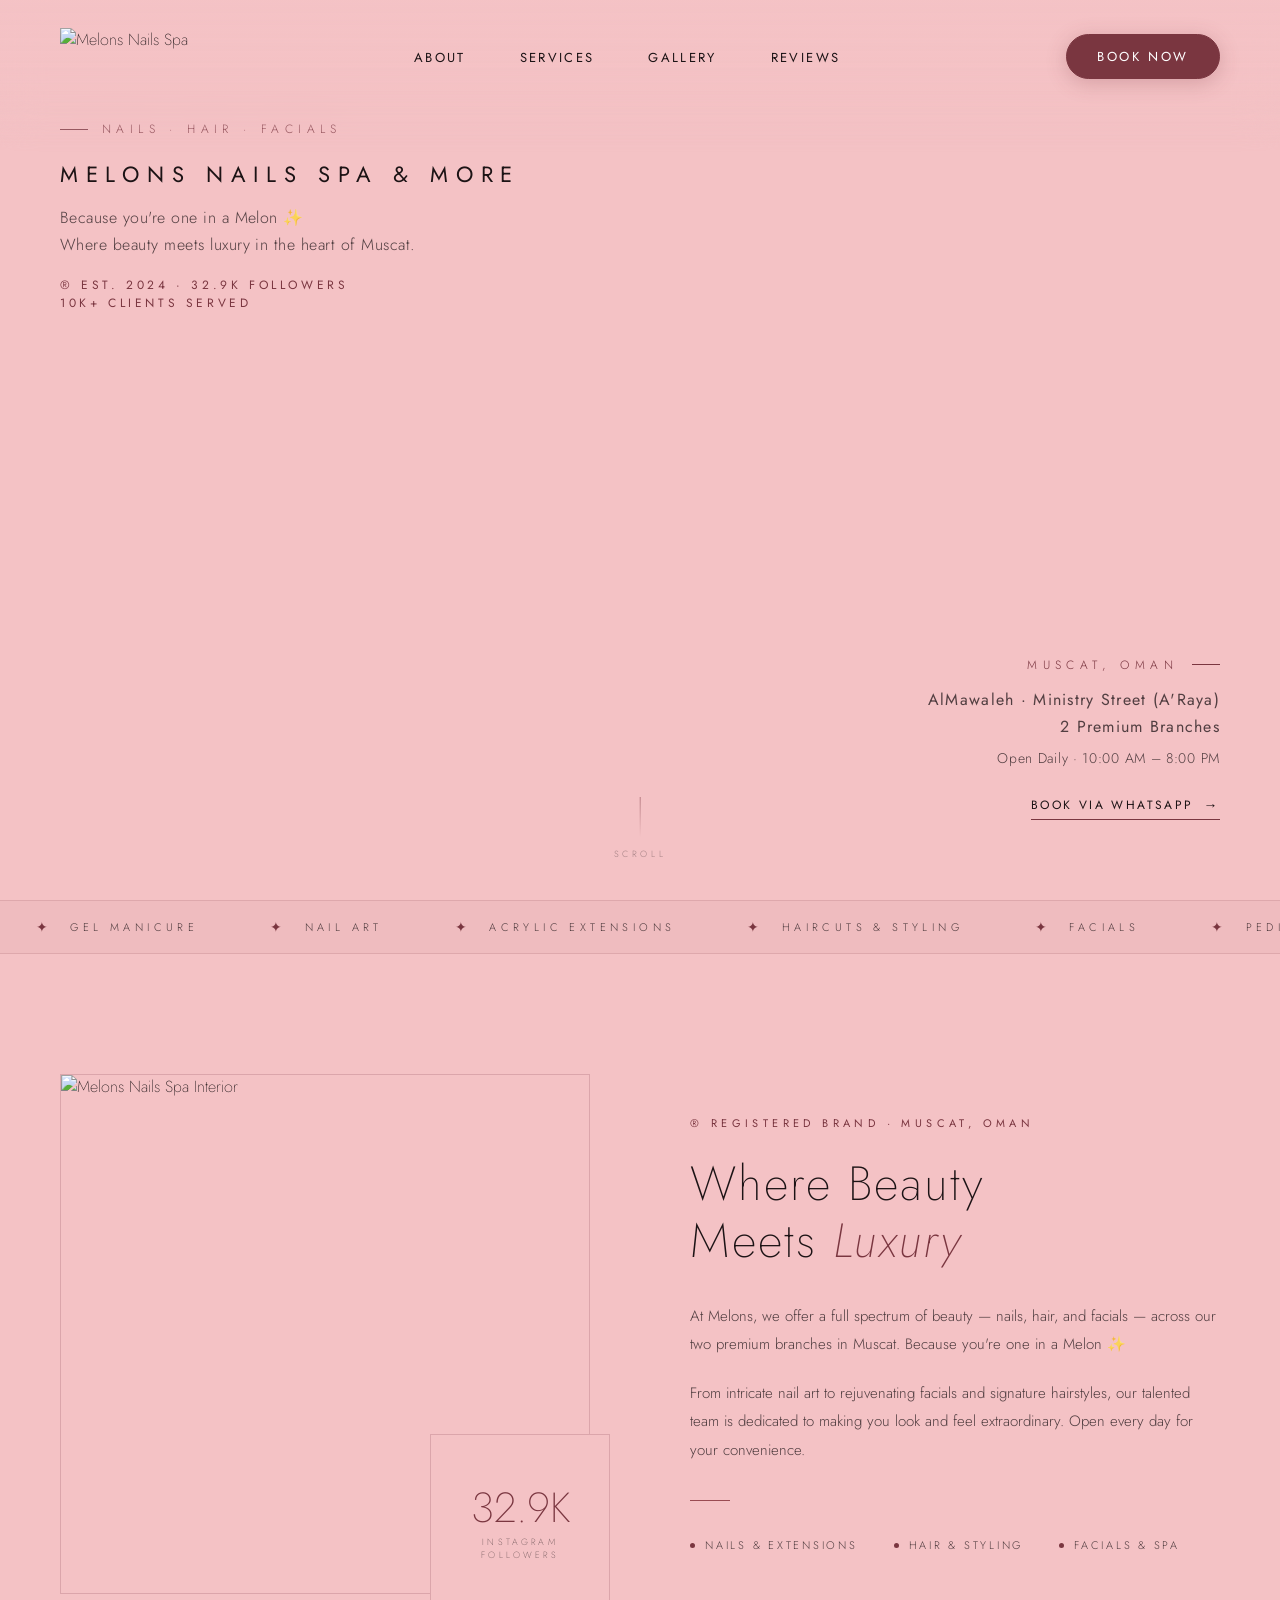
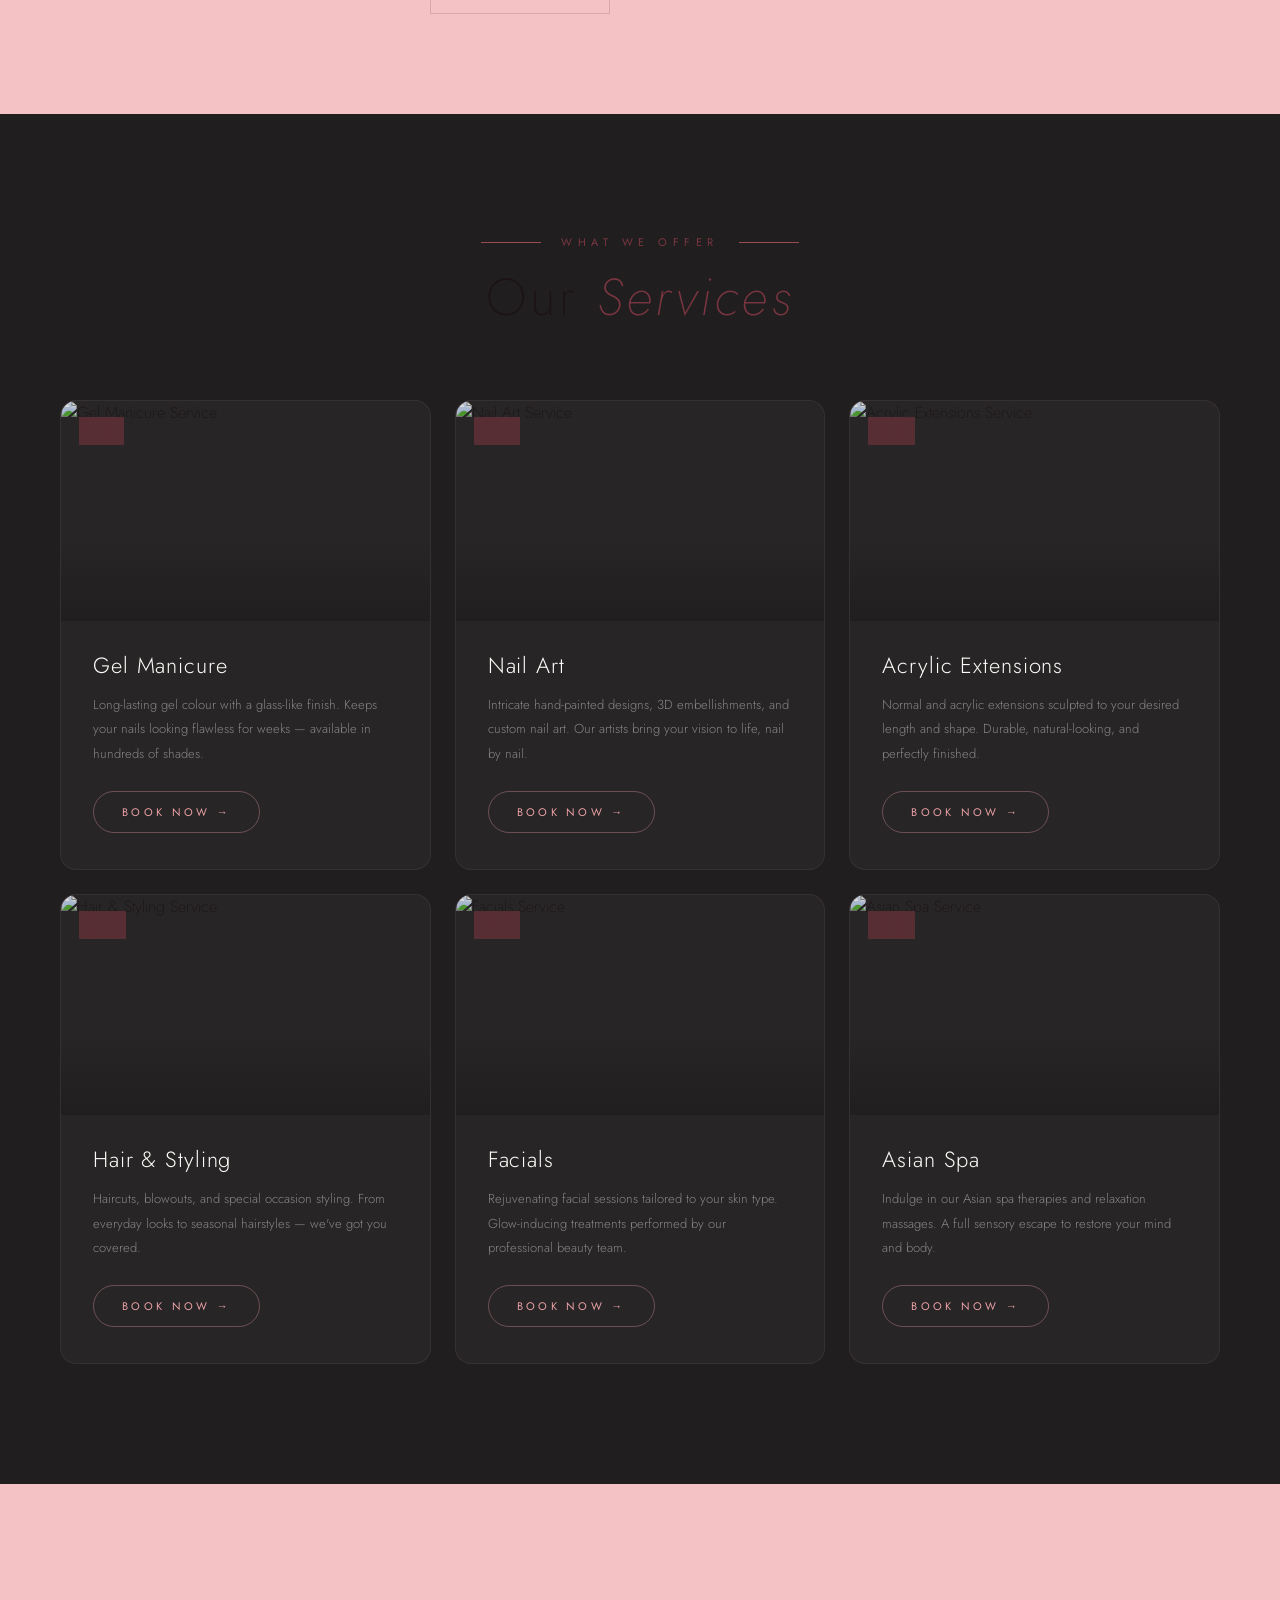
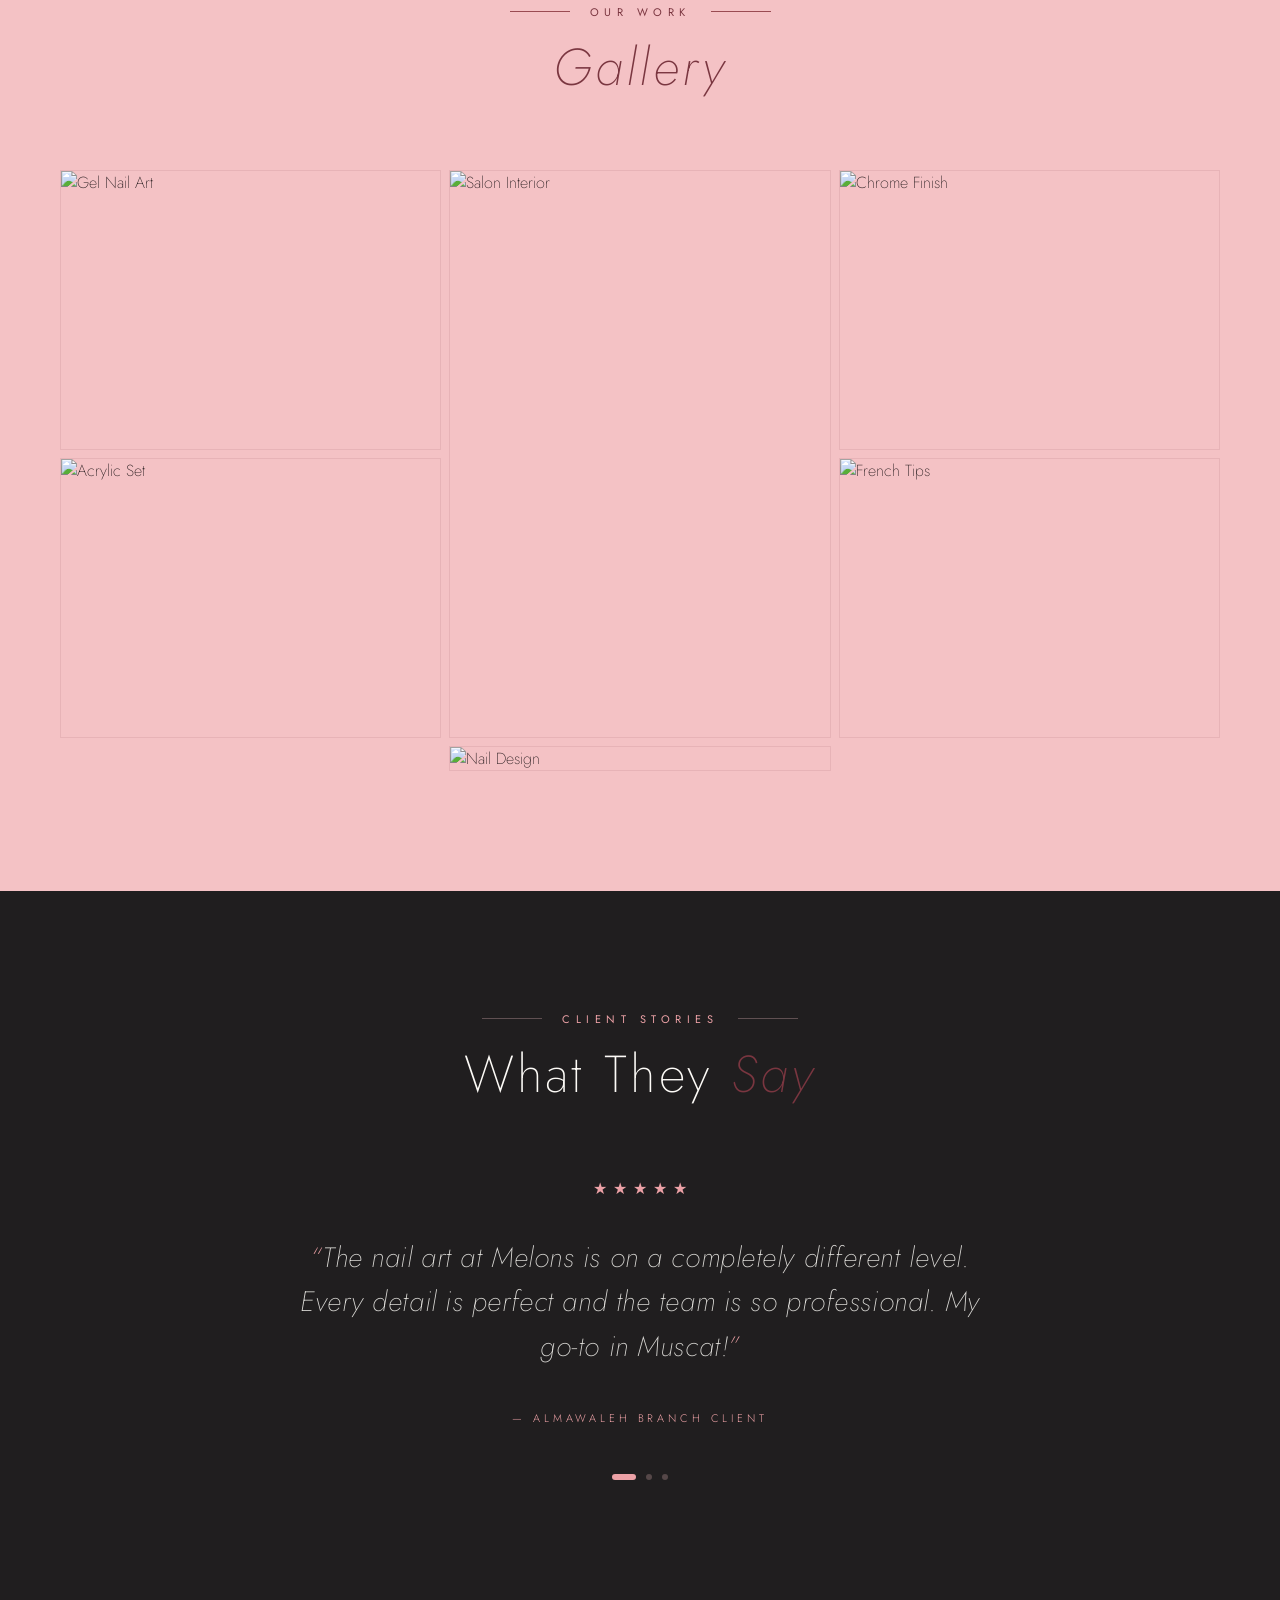
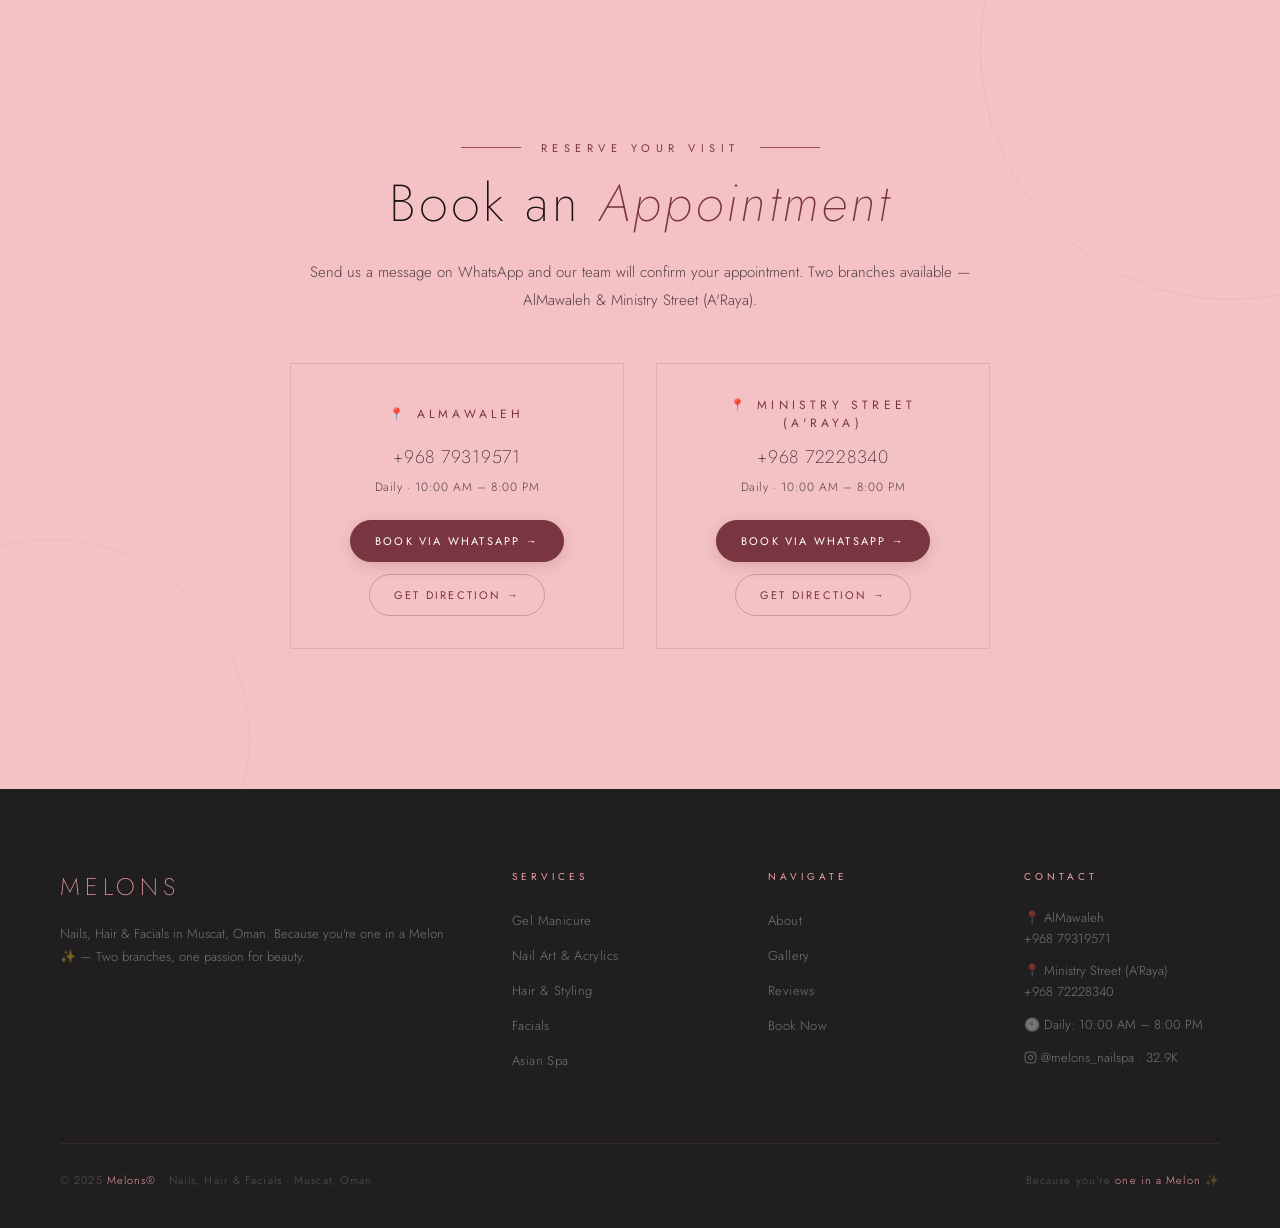
==== commit b197582d: "All Book Now buttons now open booking popup form" ====
--- a/index.html
+++ b/index.html
@@ -66,7 +66,7 @@
       <div class="hero-location">Muscat, Oman</div>
       <div class="hero-branches">AlMawaleh · Ministry Street (A'Raya)<br>2 Premium Branches</div>
       <div class="hero-hours">Open Daily · 10:00 AM – 8:00 PM</div>
-      <a href="https://wa.me/96879319571" target="_blank" class="hero-book">
+      <a href="#" onclick="openBookingModal(); return false;" class="hero-book">
         Book via WhatsApp
         <span class="hero-book-arrow">→</span>
       </a>
@@ -146,7 +146,7 @@
         <div class="service-content">
           <div class="service-name">Gel Manicure</div>
           <div class="service-desc">Long-lasting gel colour with a glass-like finish. Keeps your nails looking flawless for weeks — available in hundreds of shades.</div>
-          <a href="https://wa.me/96879319571" target="_blank" class="service-book">Book Now →</a>
+          <a href="#" onclick="openBookingModal(); return false;" class="service-book">Book Now →</a>
         </div>
       </div>
       <div class="service-card reveal reveal-delay-1">
@@ -157,7 +157,7 @@
         <div class="service-content">
           <div class="service-name">Nail Art</div>
           <div class="service-desc">Intricate hand-painted designs, 3D embellishments, and custom nail art. Our artists bring your vision to life, nail by nail.</div>
-          <a href="https://wa.me/96879319571" target="_blank" class="service-book">Book Now →</a>
+          <a href="#" onclick="openBookingModal(); return false;" class="service-book">Book Now →</a>
         </div>
       </div>
       <div class="service-card reveal reveal-delay-2">
@@ -168,7 +168,7 @@
         <div class="service-content">
           <div class="service-name">Acrylic Extensions</div>
           <div class="service-desc">Normal and acrylic extensions sculpted to your desired length and shape. Durable, natural-looking, and perfectly finished.</div>
-          <a href="https://wa.me/96879319571" target="_blank" class="service-book">Book Now →</a>
+          <a href="#" onclick="openBookingModal(); return false;" class="service-book">Book Now →</a>
         </div>
       </div>
       <div class="service-card reveal">
@@ -179,7 +179,7 @@
         <div class="service-content">
           <div class="service-name">Hair &amp; Styling</div>
           <div class="service-desc">Haircuts, blowouts, and special occasion styling. From everyday looks to seasonal hairstyles — we've got you covered.</div>
-          <a href="https://wa.me/96879319571" target="_blank" class="service-book">Book Now →</a>
+          <a href="#" onclick="openBookingModal(); return false;" class="service-book">Book Now →</a>
         </div>
       </div>
       <div class="service-card reveal reveal-delay-1">
@@ -190,7 +190,7 @@
         <div class="service-content">
           <div class="service-name">Facials</div>
           <div class="service-desc">Rejuvenating facial sessions tailored to your skin type. Glow-inducing treatments performed by our professional beauty team.</div>
-          <a href="https://wa.me/96879319571" target="_blank" class="service-book">Book Now →</a>
+          <a href="#" onclick="openBookingModal(); return false;" class="service-book">Book Now →</a>
         </div>
       </div>
       <div class="service-card reveal reveal-delay-2">
@@ -201,7 +201,7 @@
         <div class="service-content">
           <div class="service-name">Asian Spa</div>
           <div class="service-desc">Indulge in our Asian spa therapies and relaxation massages. A full sensory escape to restore your mind and body.</div>
-          <a href="https://wa.me/96879319571" target="_blank" class="service-book">Book Now →</a>
+          <a href="#" onclick="openBookingModal(); return false;" class="service-book">Book Now →</a>
         </div>
       </div>
     </div>
@@ -291,7 +291,7 @@
           <div class="booking-branch-phone"><a href="https://wa.me/96879319571">+968 79319571</a></div>
           <div class="booking-branch-hours">Daily · 10:00 AM – 8:00 PM</div>
           <div class="booking-branch-actions">
-            <a href="https://wa.me/96879319571" target="_blank" class="btn-branch-whatsapp">Book via WhatsApp →</a>
+            <a href="#" onclick="openBookingModal(); return false;" class="btn-branch-whatsapp">Book via WhatsApp →</a>
             <a href="https://maps.google.com/?q=Melons+Nails+Spa+AlMawaleh+Muscat+Oman" target="_blank" class="btn-branch-direction">Get Direction →</a>
           </div>
         </div>
@@ -300,7 +300,7 @@
           <div class="booking-branch-phone"><a href="https://wa.me/96872228340">+968 72228340</a></div>
           <div class="booking-branch-hours">Daily · 10:00 AM – 8:00 PM</div>
           <div class="booking-branch-actions">
-            <a href="https://wa.me/96872228340" target="_blank" class="btn-branch-whatsapp">Book via WhatsApp →</a>
+            <a href="#" onclick="openBookingModal(); return false;" class="btn-branch-whatsapp">Book via WhatsApp →</a>
             <a href="https://maps.google.com/?q=Melons+Nails+Spa+Ministry+Street+ARaya+Muscat+Oman" target="_blank" class="btn-branch-direction">Get Direction →</a>
           </div>
         </div>
@@ -333,7 +333,7 @@
           <li><a href="#about">About</a></li>
           <li><a href="#gallery">Gallery</a></li>
           <li><a href="#reviews">Reviews</a></li>
-          <li><a href="#booking">Book Now</a></li>
+          <li><a href="#" onclick="openBookingModal(); return false;">Book Now</a></li>
         </ul>
       </div>
       <div>
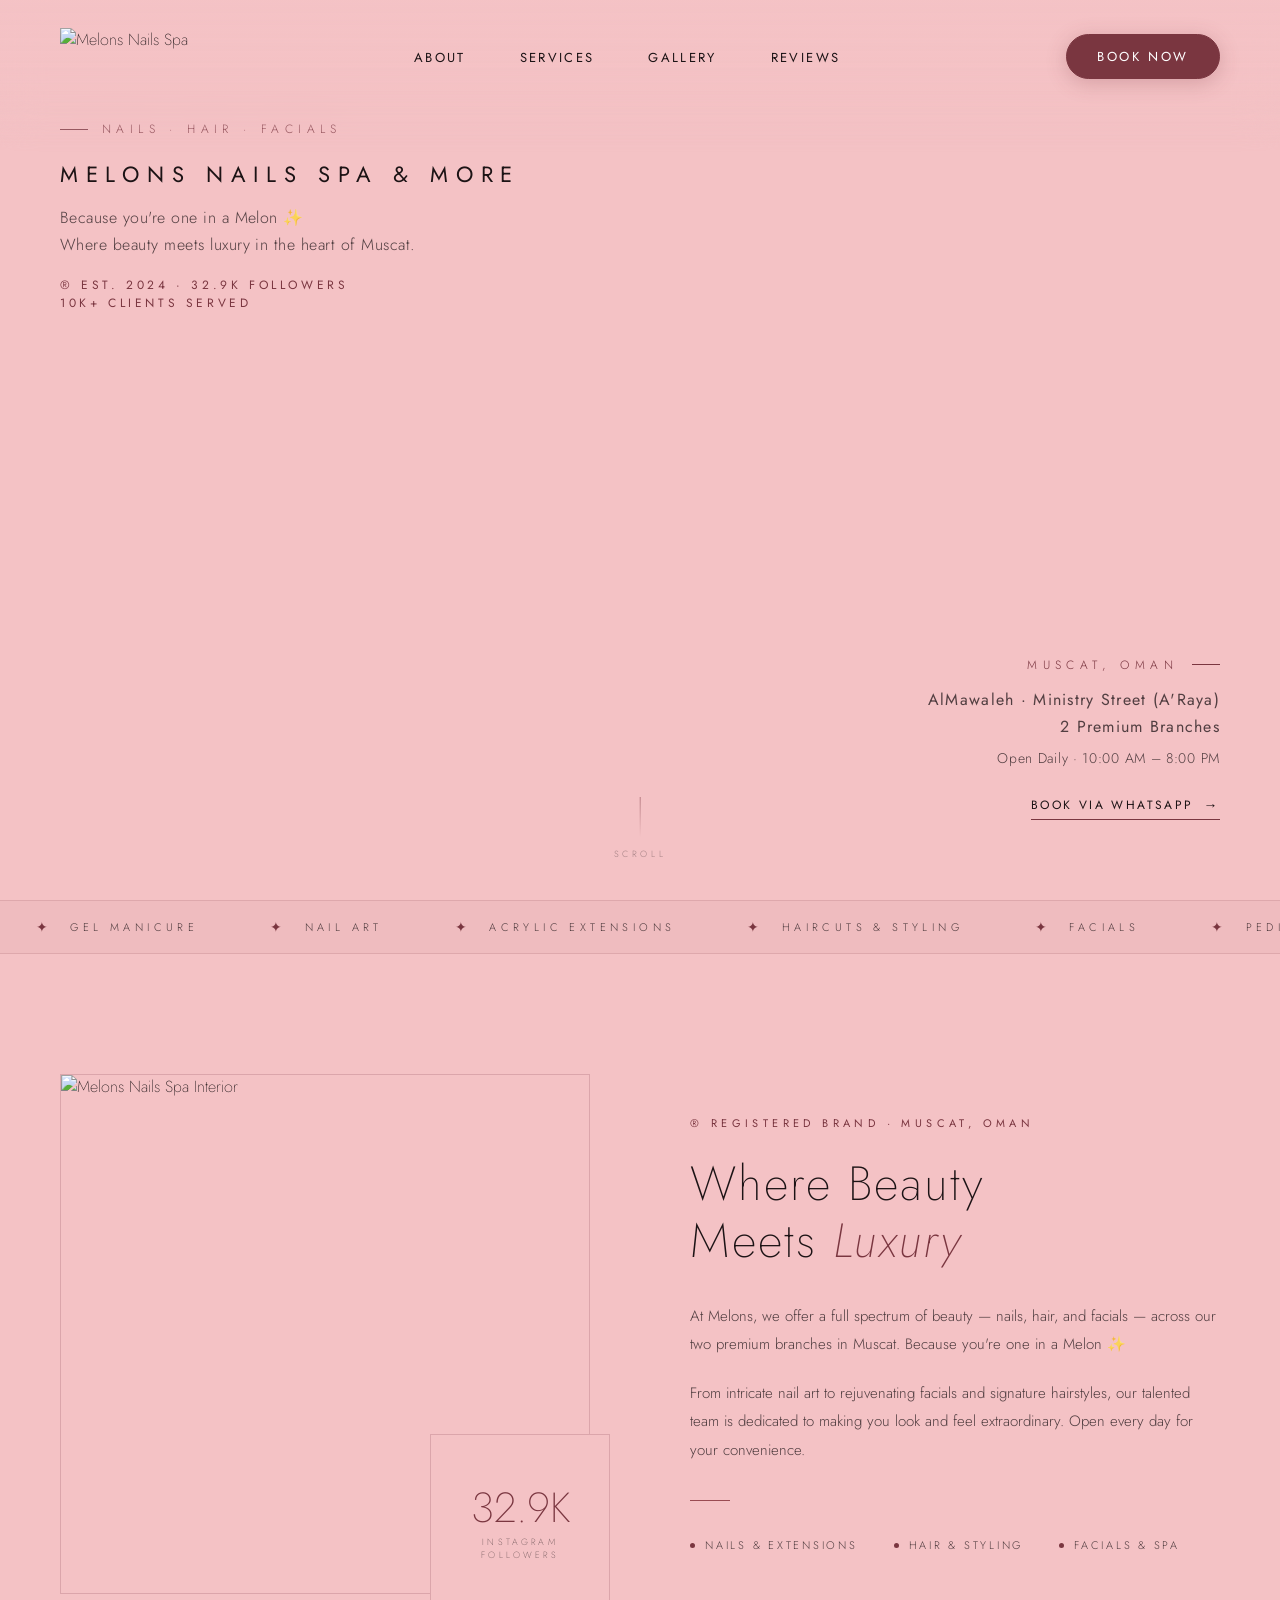
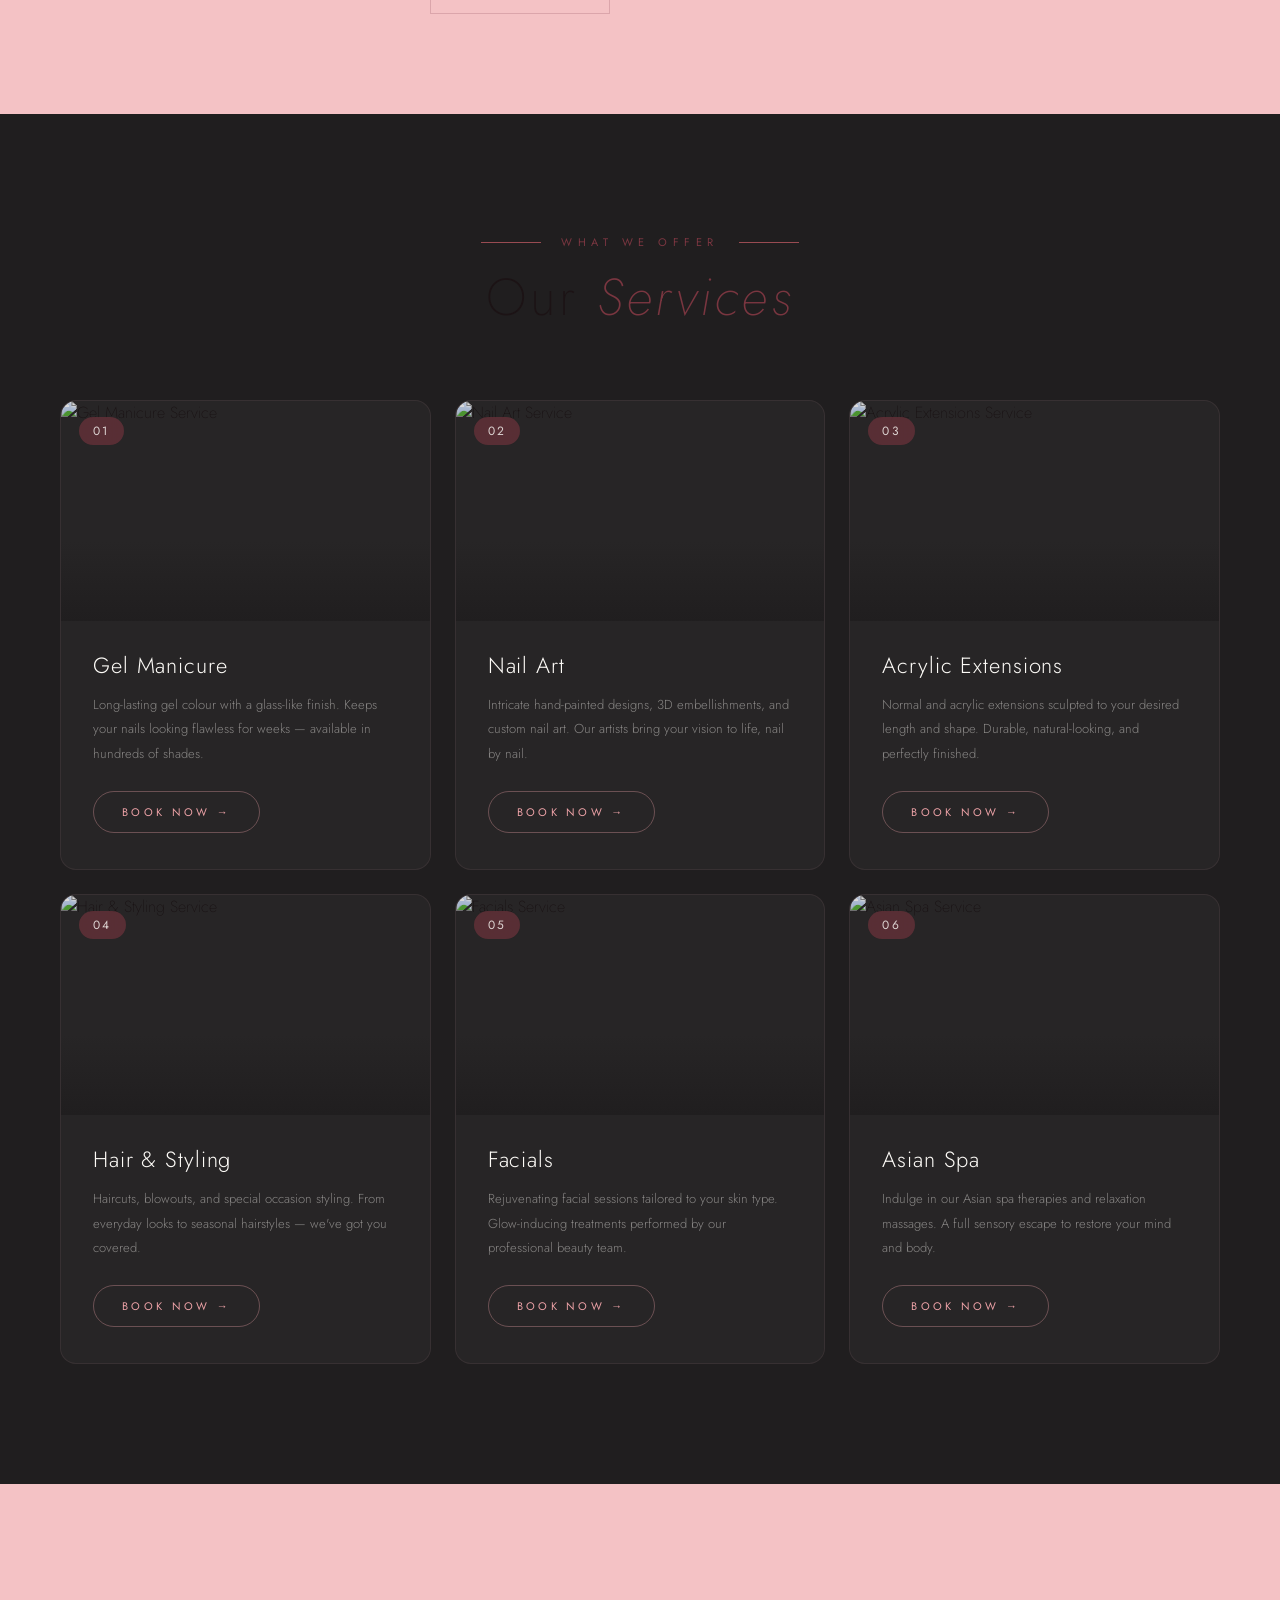
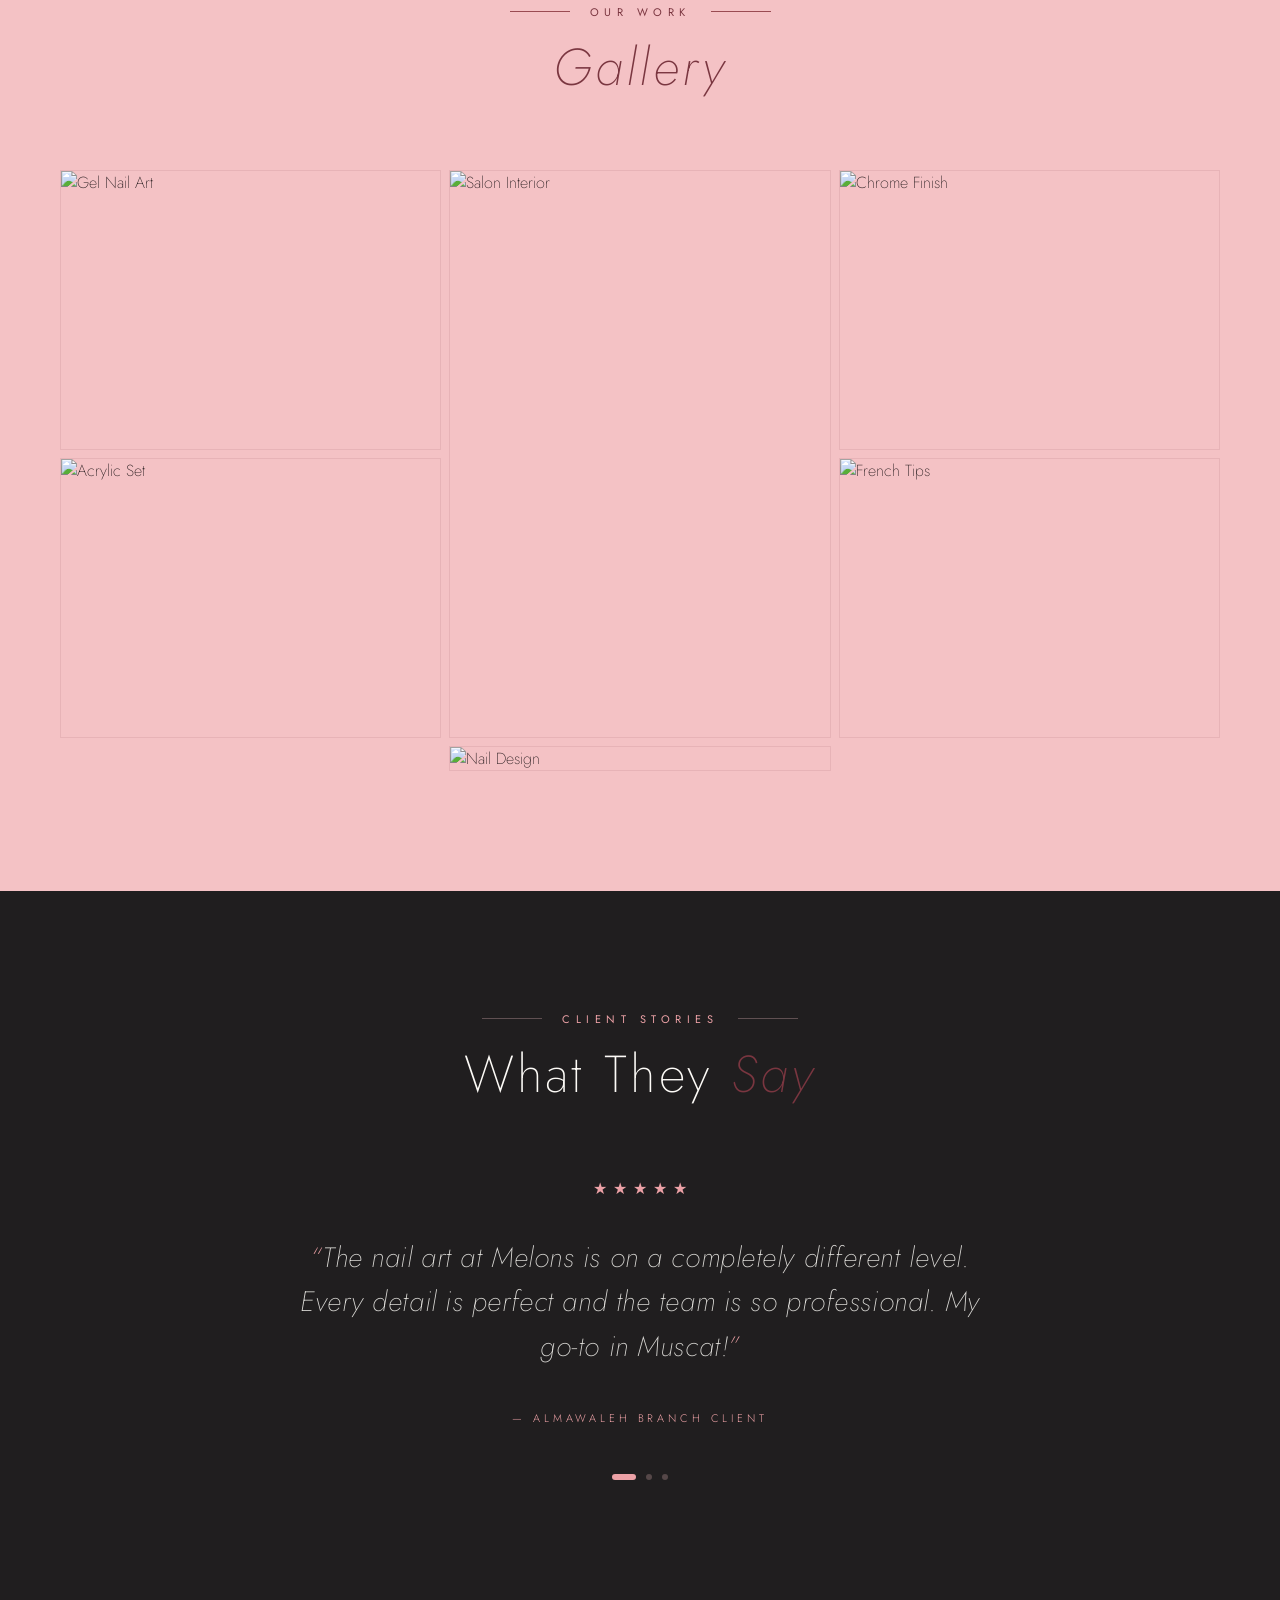
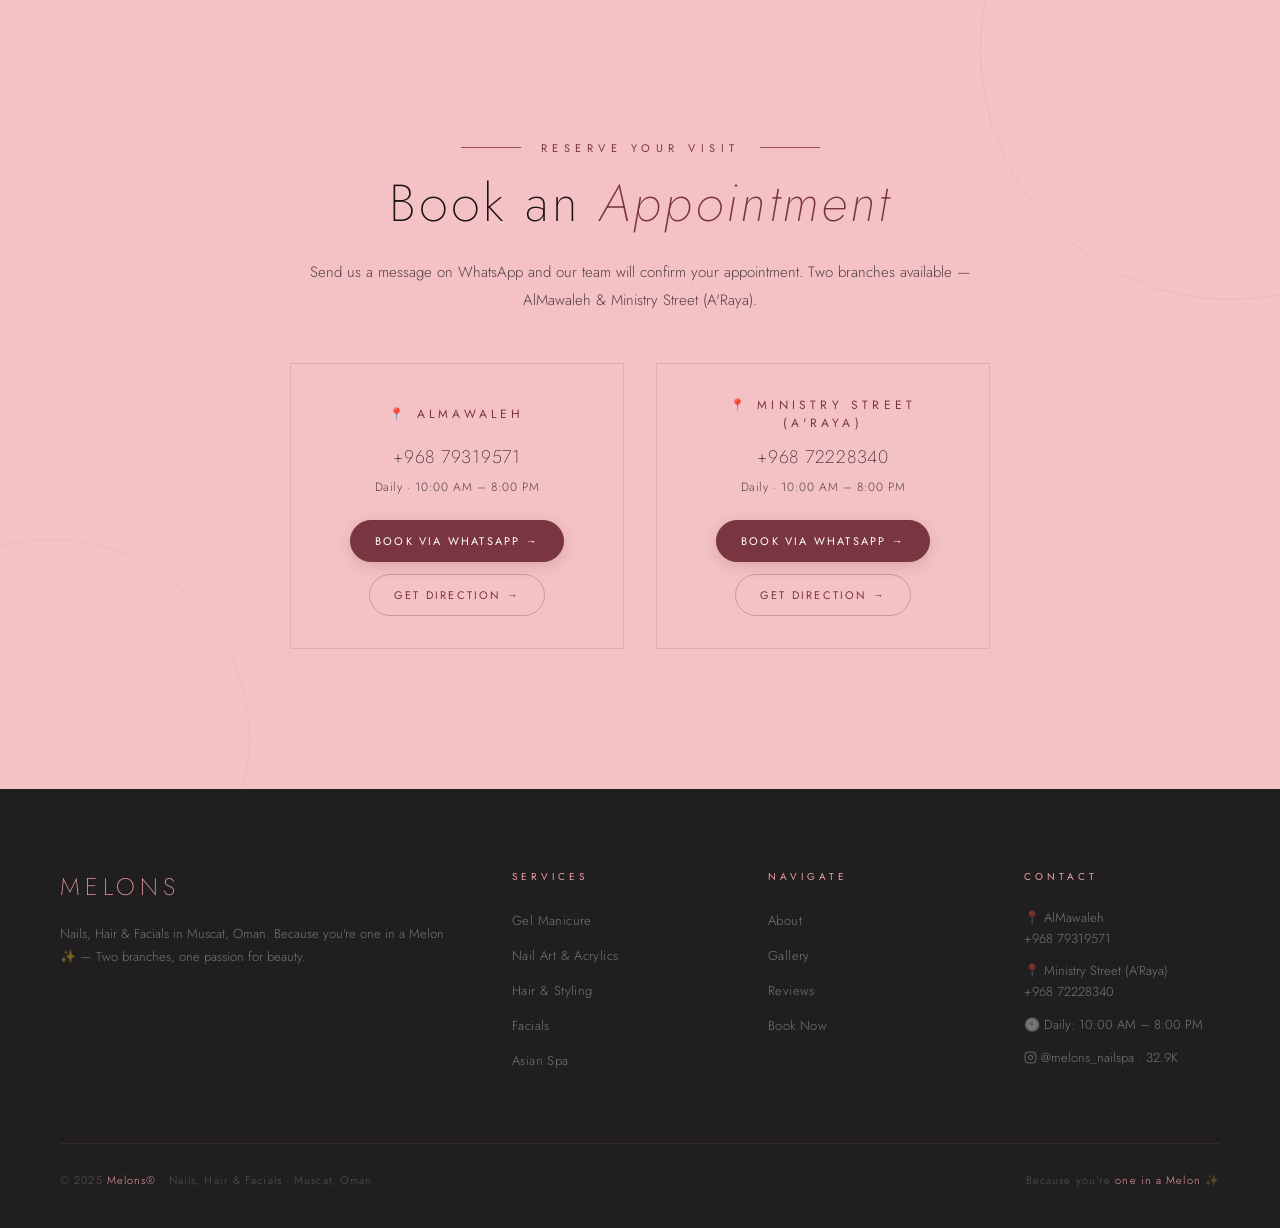
==== commit 778f05fa: "Pre-select branch when booking from branch section" ====
--- a/index.html
+++ b/index.html
@@ -291,7 +291,7 @@
           <div class="booking-branch-phone"><a href="https://wa.me/96879319571">+968 79319571</a></div>
           <div class="booking-branch-hours">Daily · 10:00 AM – 8:00 PM</div>
           <div class="booking-branch-actions">
-            <a href="#" onclick="openBookingModal(); return false;" class="btn-branch-whatsapp">Book via WhatsApp →</a>
+            <a href="#" onclick="openBookingModal('almawaleh'); return false;" class="btn-branch-whatsapp">Book via WhatsApp →</a>
             <a href="https://maps.google.com/?q=Melons+Nails+Spa+AlMawaleh+Muscat+Oman" target="_blank" class="btn-branch-direction">Get Direction →</a>
           </div>
         </div>
@@ -300,7 +300,7 @@
           <div class="booking-branch-phone"><a href="https://wa.me/96872228340">+968 72228340</a></div>
           <div class="booking-branch-hours">Daily · 10:00 AM – 8:00 PM</div>
           <div class="booking-branch-actions">
-            <a href="#" onclick="openBookingModal(); return false;" class="btn-branch-whatsapp">Book via WhatsApp →</a>
+            <a href="#" onclick="openBookingModal('ministry'); return false;" class="btn-branch-whatsapp">Book via WhatsApp →</a>
             <a href="https://maps.google.com/?q=Melons+Nails+Spa+Ministry+Street+ARaya+Muscat+Oman" target="_blank" class="btn-branch-direction">Get Direction →</a>
           </div>
         </div>
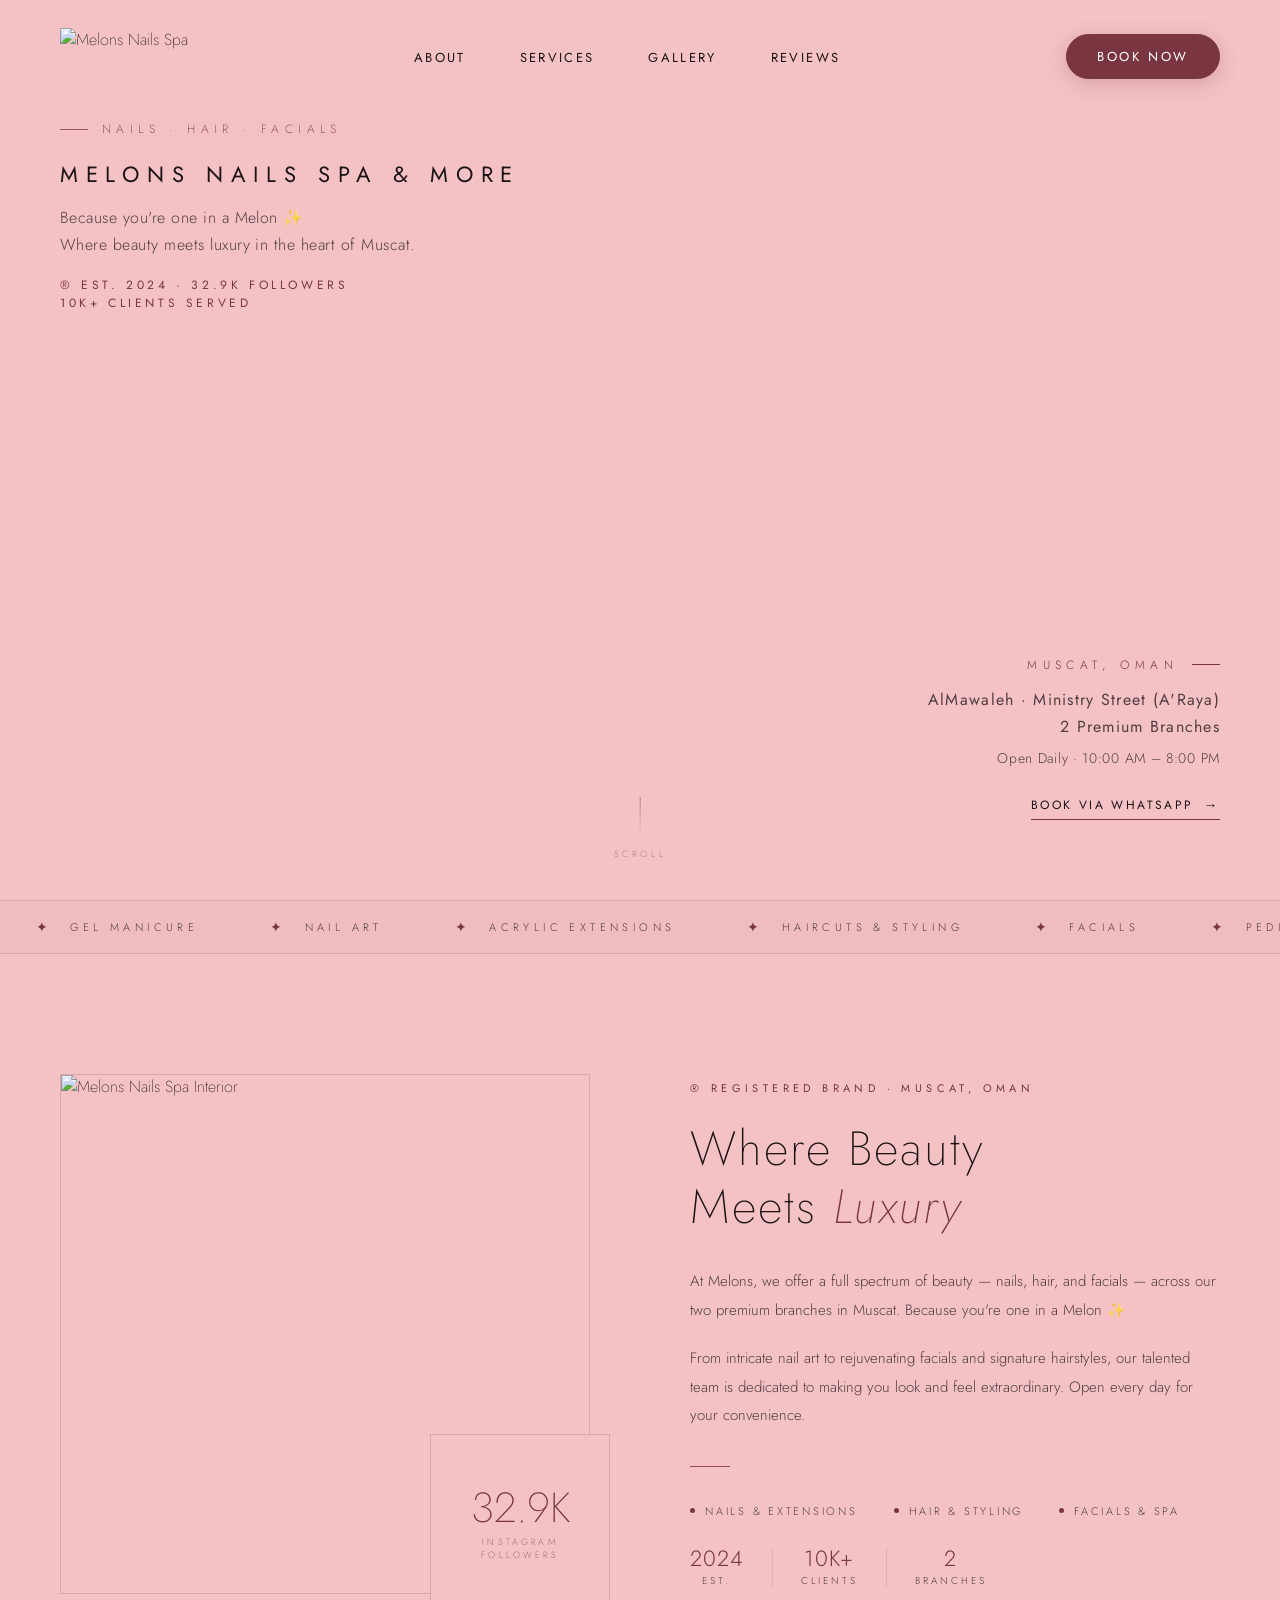
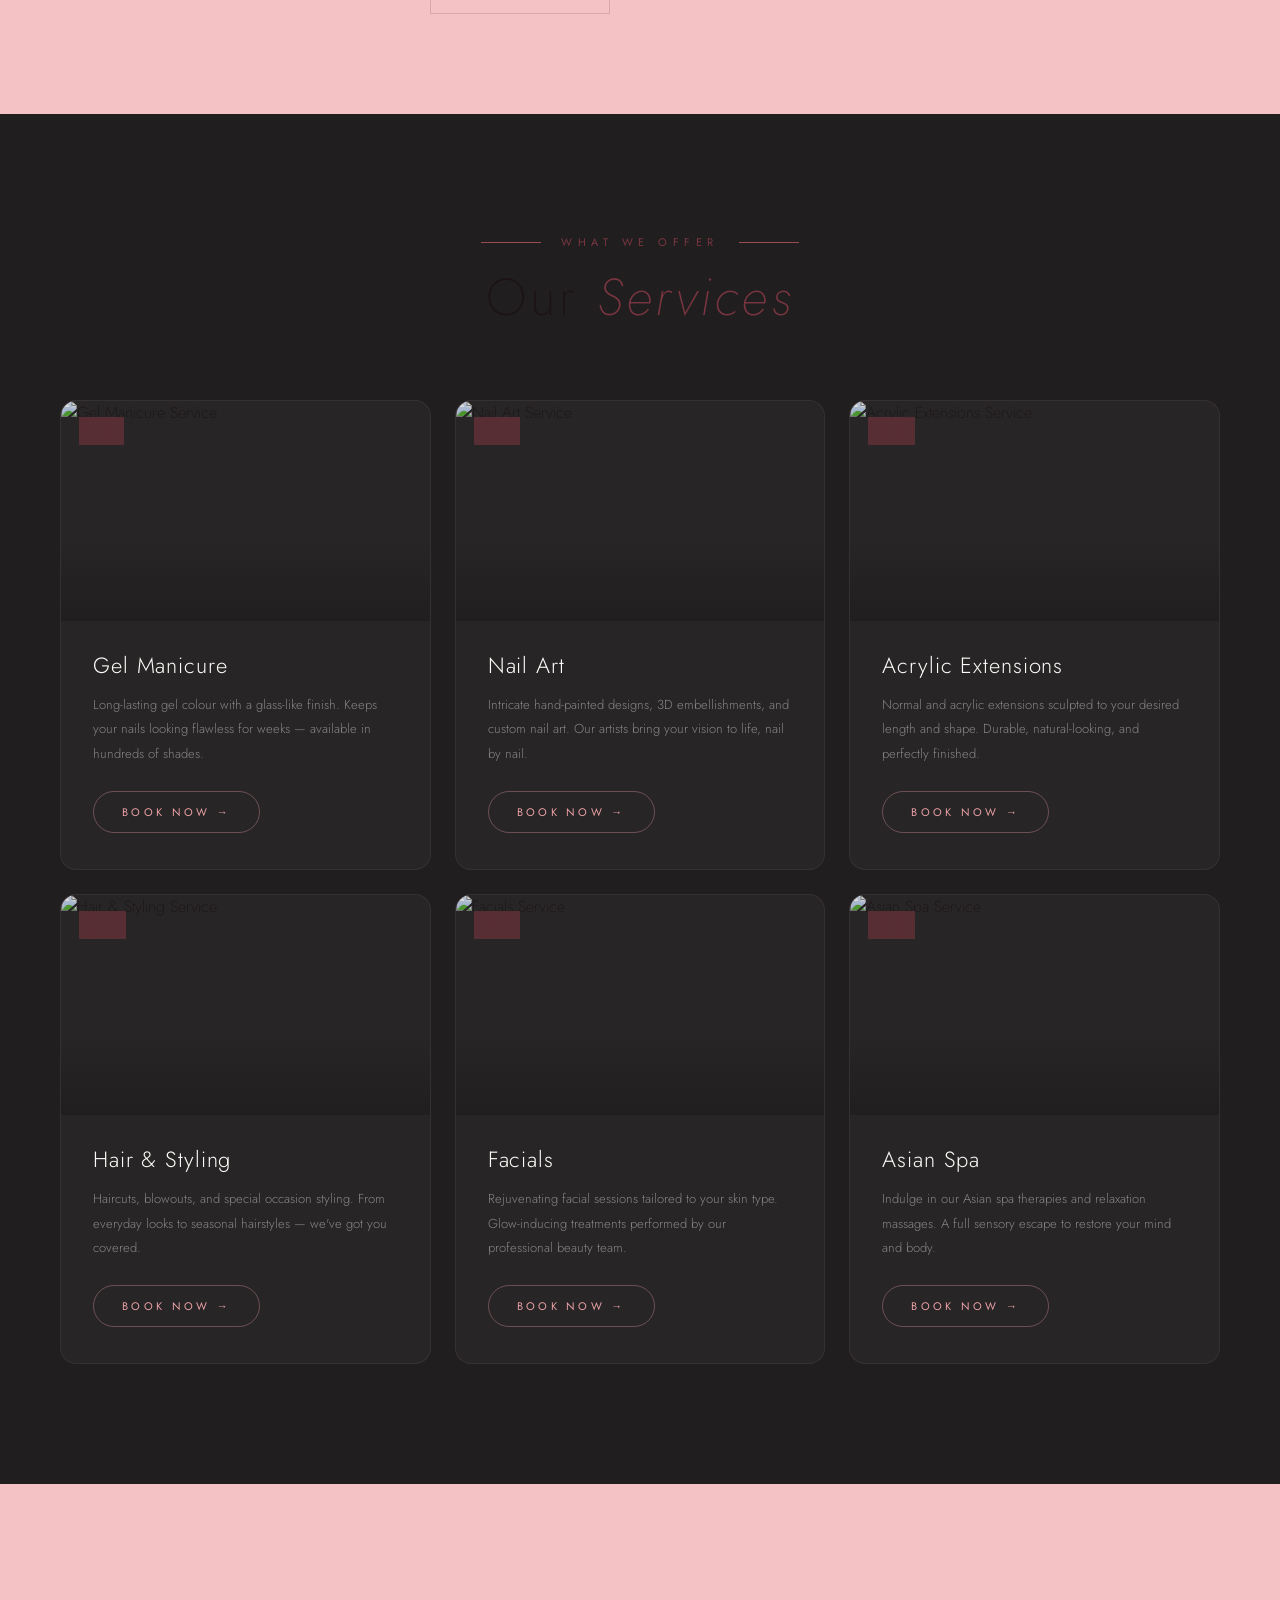
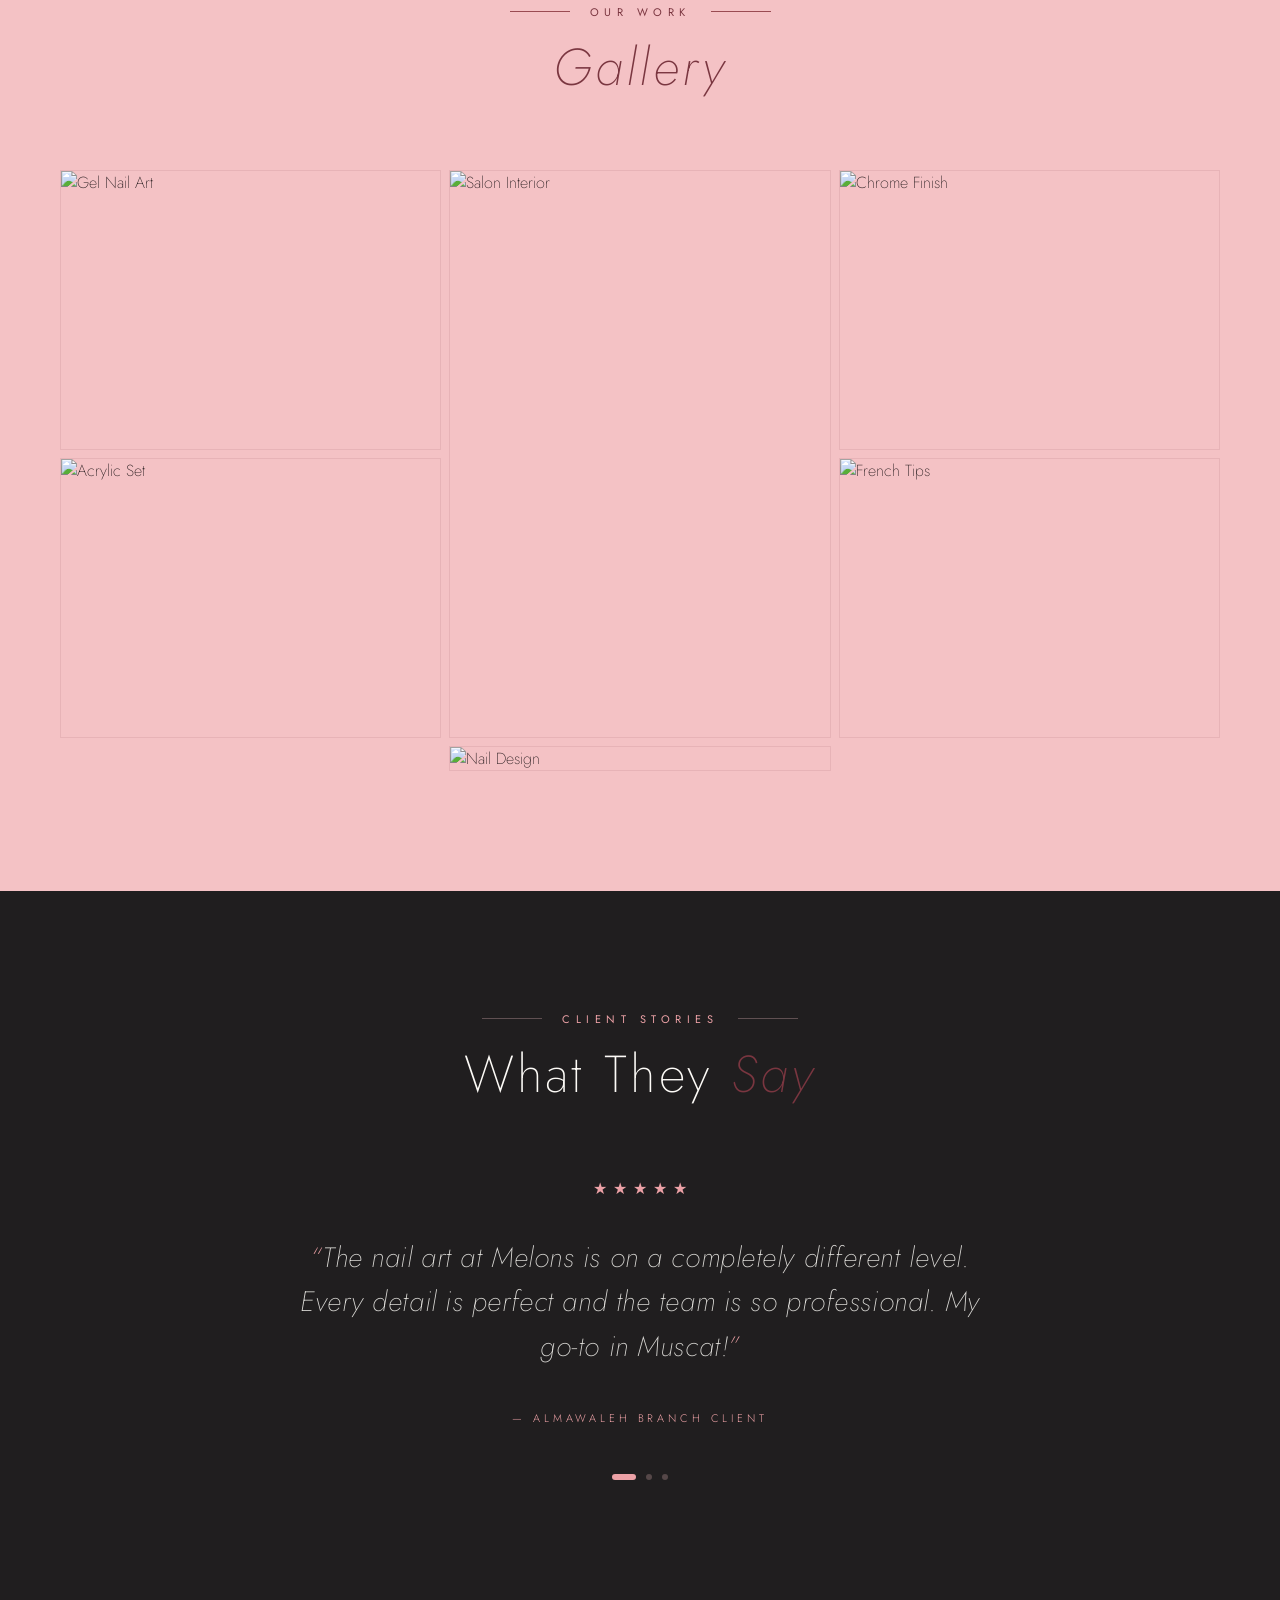
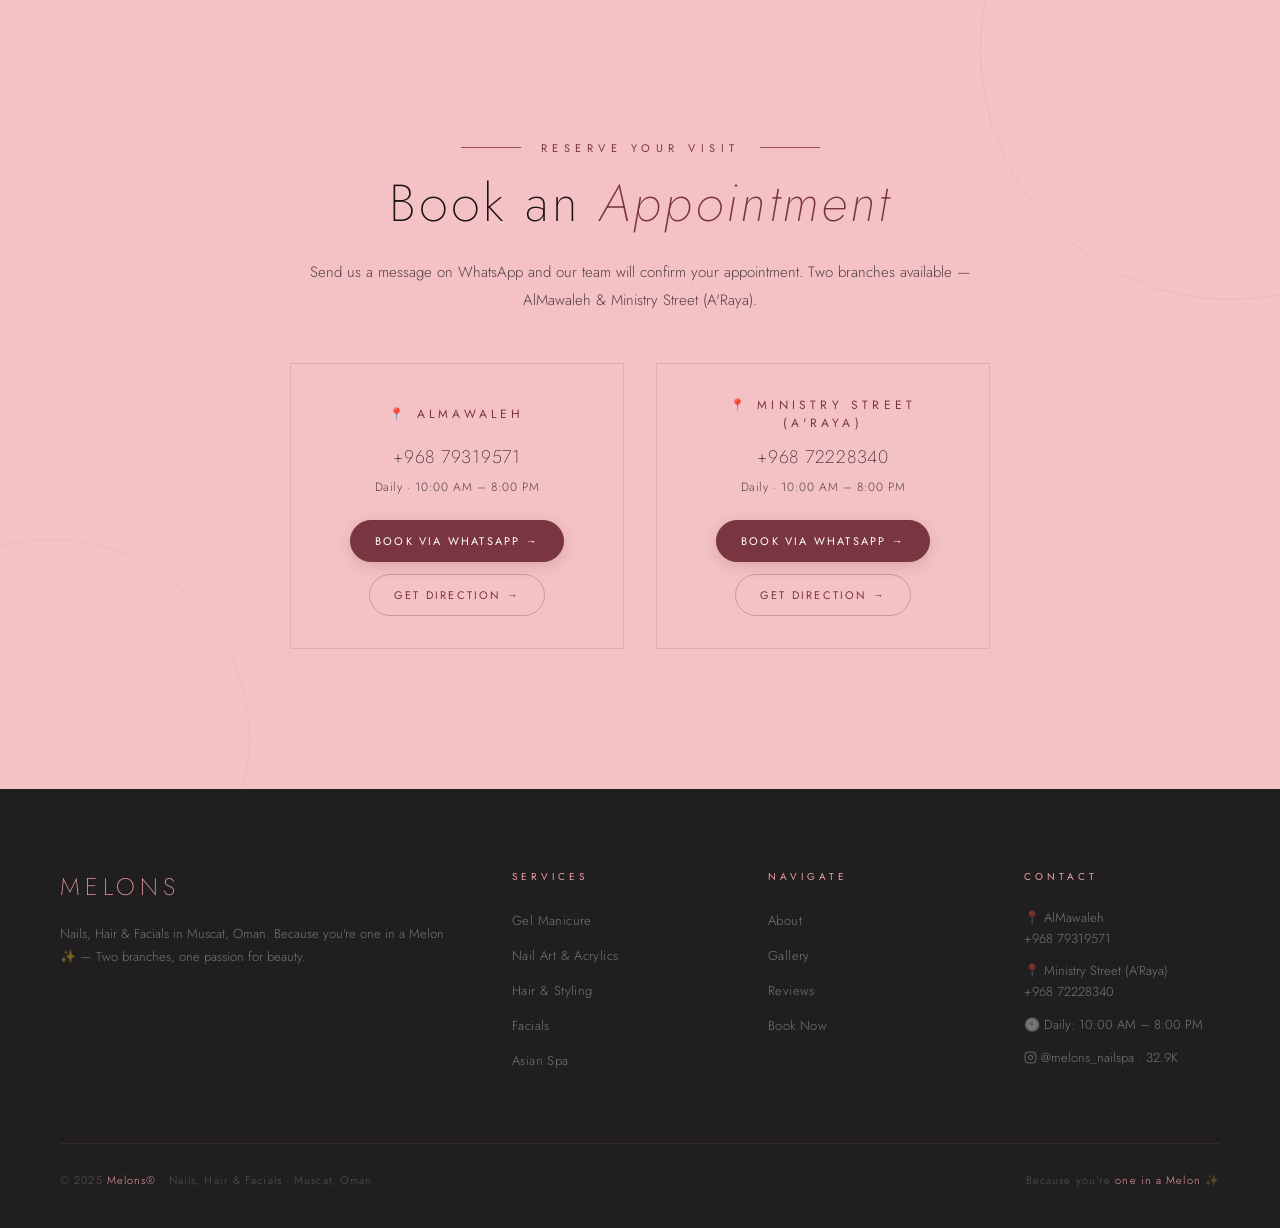
==== commit 66f8945d: "Add brand stats (Est. 2024, 10K+ Clients, 2 Branches) to about section" ====
--- a/index.html
+++ b/index.html
@@ -128,6 +128,20 @@
         <div class="about-feature">Hair &amp; Styling</div>
         <div class="about-feature">Facials &amp; Spa</div>
       </div>
+      <div class="about-stats reveal">
+        <div class="about-stat-item">
+          <span class="about-stat-value">2024</span>
+          <span class="about-stat-desc">Est.</span>
+        </div>
+        <div class="about-stat-item">
+          <span class="about-stat-value">10K+</span>
+          <span class="about-stat-desc">Clients</span>
+        </div>
+        <div class="about-stat-item">
+          <span class="about-stat-value">2</span>
+          <span class="about-stat-desc">Branches</span>
+        </div>
+      </div>
     </div>
   </section>
 
@@ -394,6 +408,14 @@
             </select>
           </div>
         </div>
+        <div class="form-row" id="specialistRow" style="display: none;">
+          <div class="form-group" style="grid-column: 1 / -1;">
+            <label for="bookSpecialist">Preferred Specialist <span class="optional">(optional)</span></label>
+            <select id="bookSpecialist">
+              <option value="" selected>No preference</option>
+            </select>
+          </div>
+        </div>
         <div class="form-row">
           <div class="form-group">
             <label for="bookDate">Preferred Date</label>
--- a/css/style.css
+++ b/css/style.css
@@ -673,6 +673,45 @@
   height: 5px;
   background: var(--accent);
   border-radius: 50%;
+}
+
+.about-stats {
+  display: flex;
+  gap: 0;
+  margin-top: 28px;
+}
+
+.about-stat-item {
+  display: flex;
+  flex-direction: column;
+  align-items: center;
+  gap: 4px;
+  padding: 0 28px;
+  border-right: 1px solid rgba(122, 54, 64, 0.12);
+}
+
+.about-stat-item:first-child {
+  padding-left: 0;
+}
+
+.about-stat-item:last-child {
+  border-right: none;
+}
+
+.about-stat-value {
+  font-size: 22px;
+  font-weight: 300;
+  color: var(--accent);
+  letter-spacing: 0.04em;
+  line-height: 1;
+}
+
+.about-stat-desc {
+  font-size: 10px;
+  letter-spacing: 0.3em;
+  text-transform: uppercase;
+  color: var(--text-muted);
+  font-weight: 300;
 }
 
 /* ── SERVICES ─────────────────────────────── */
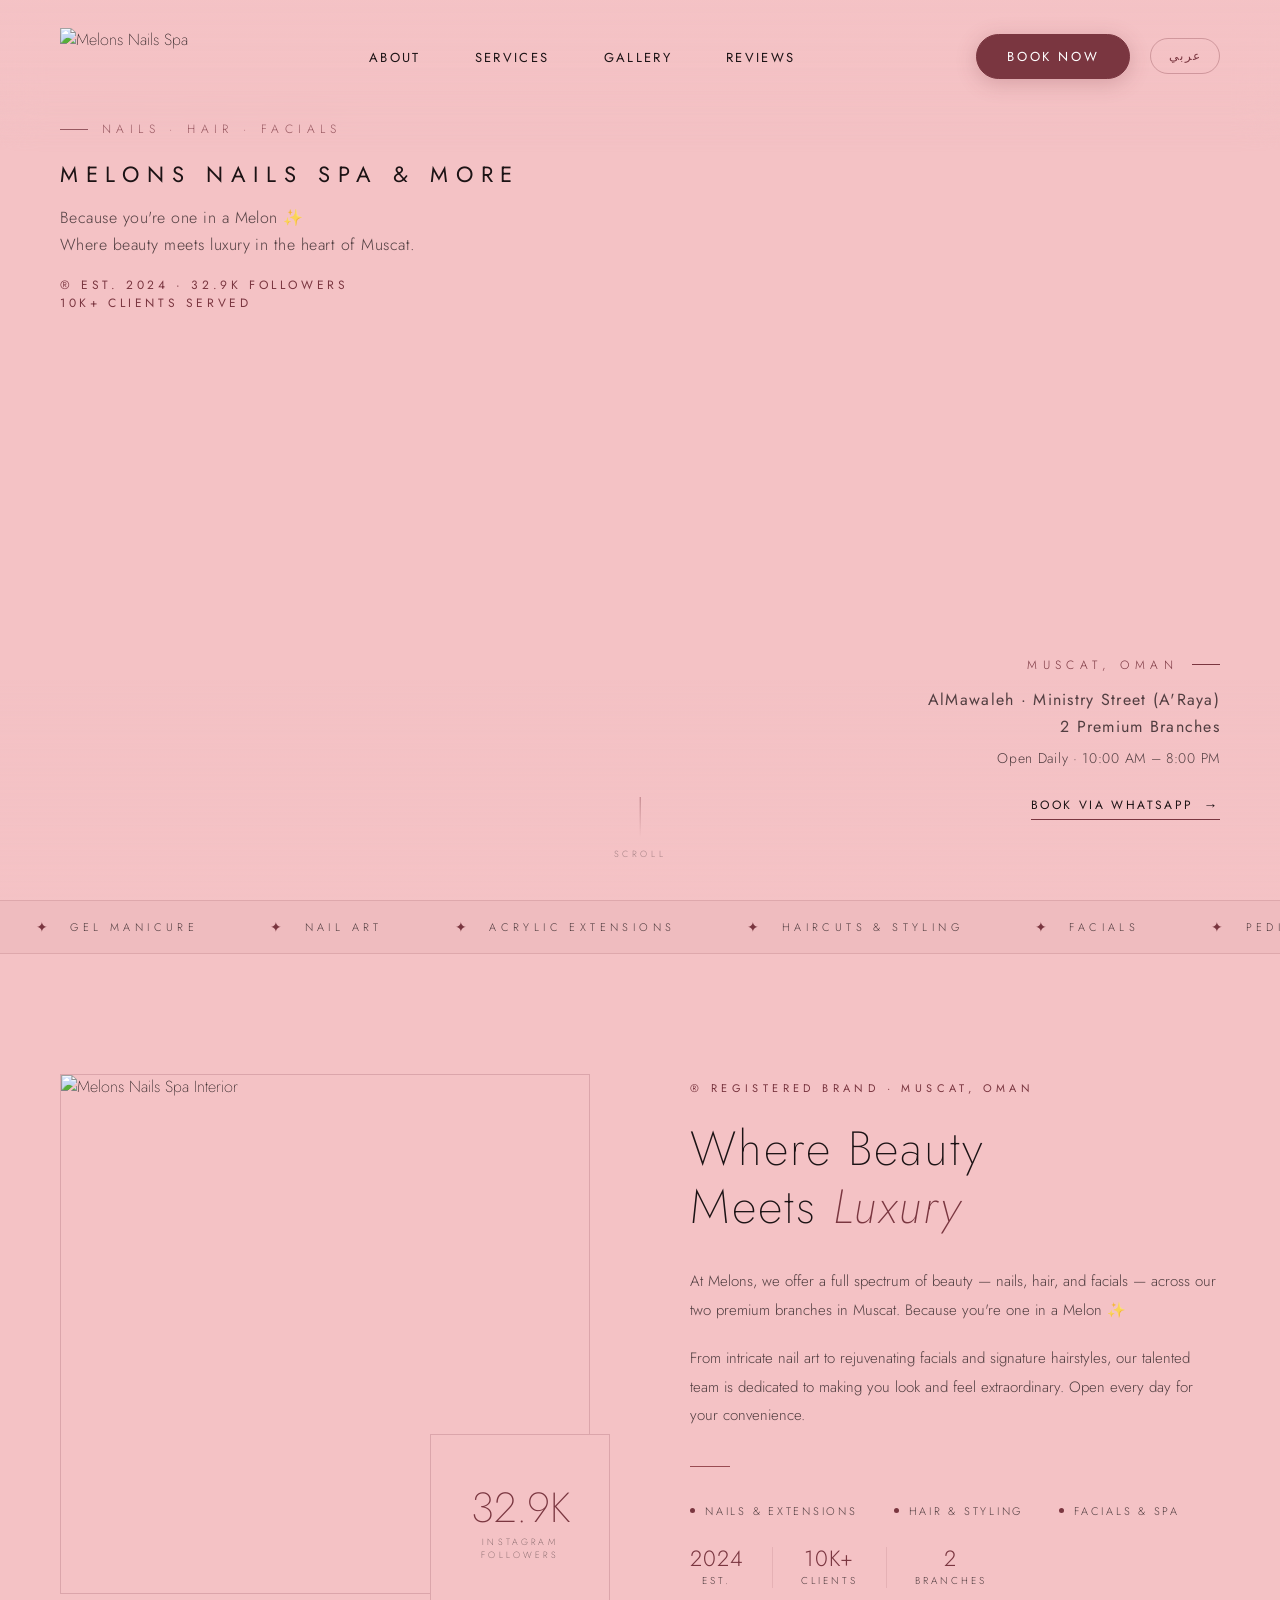
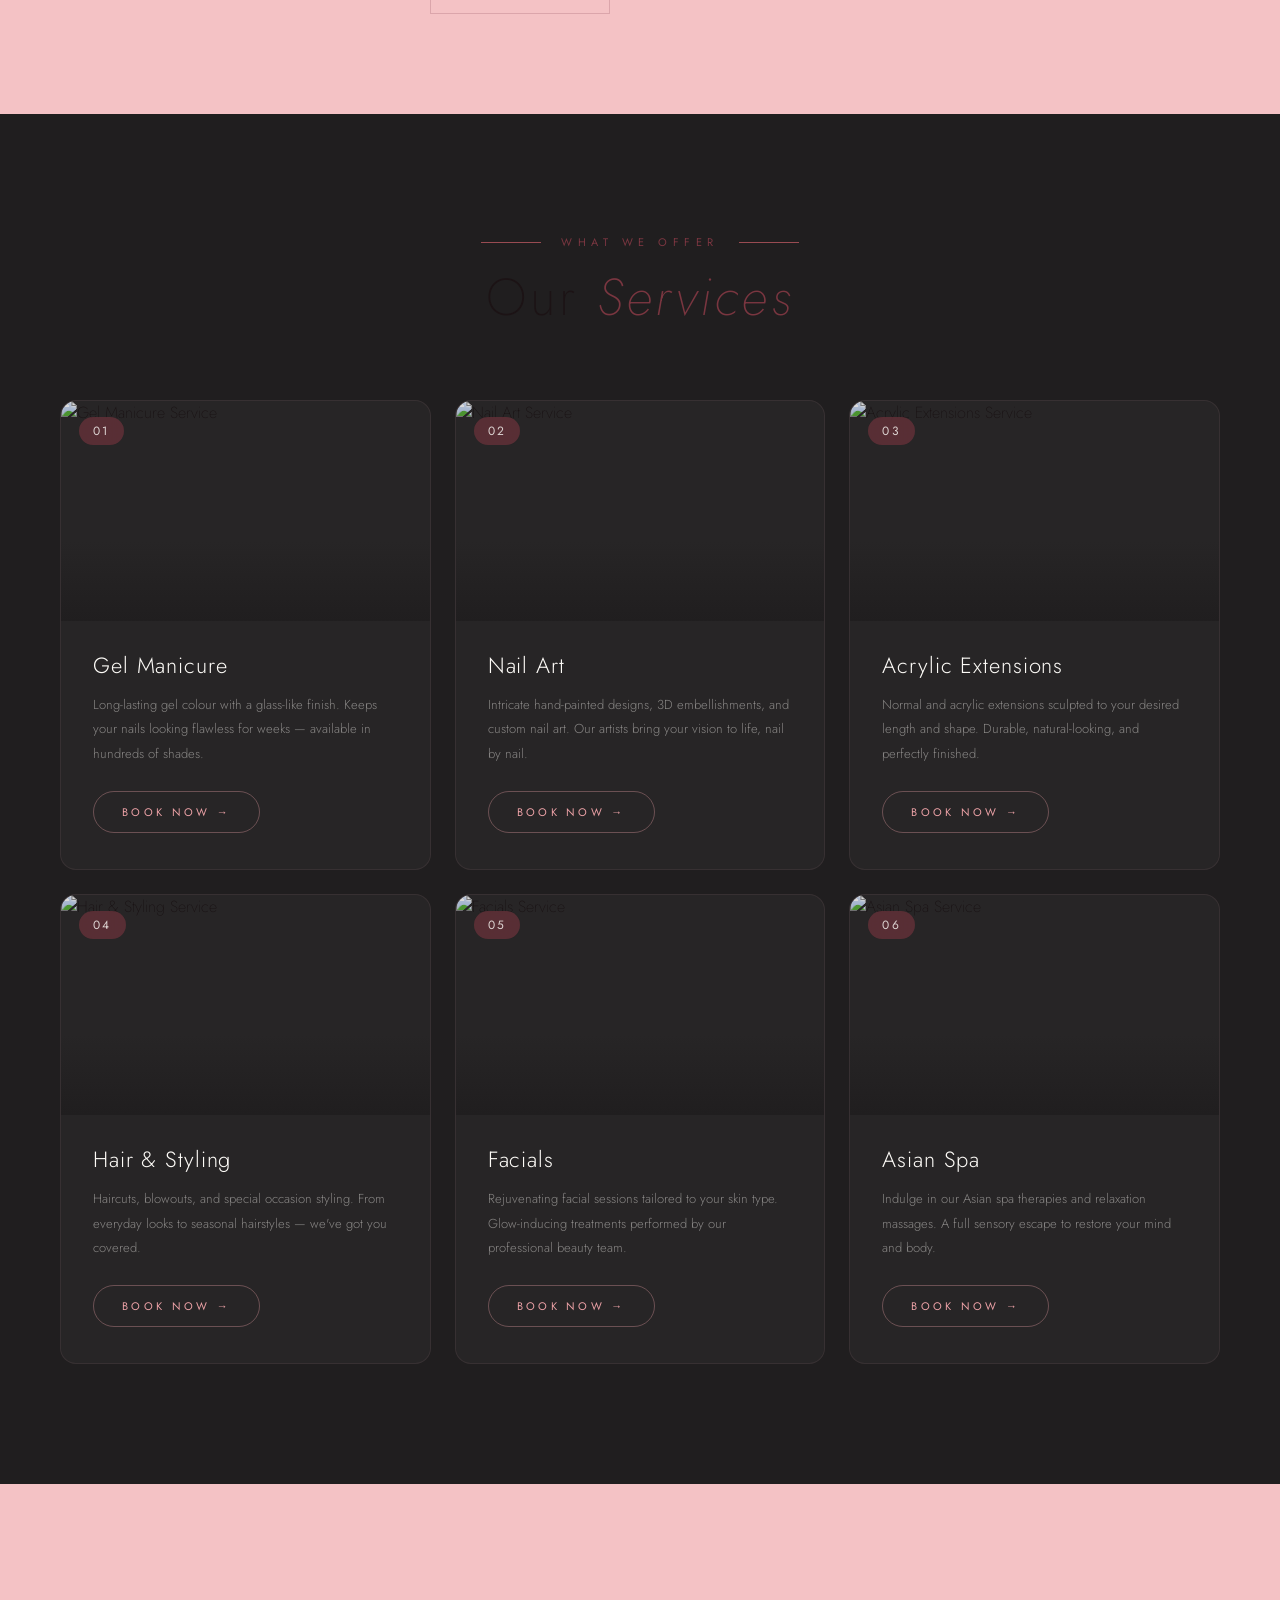
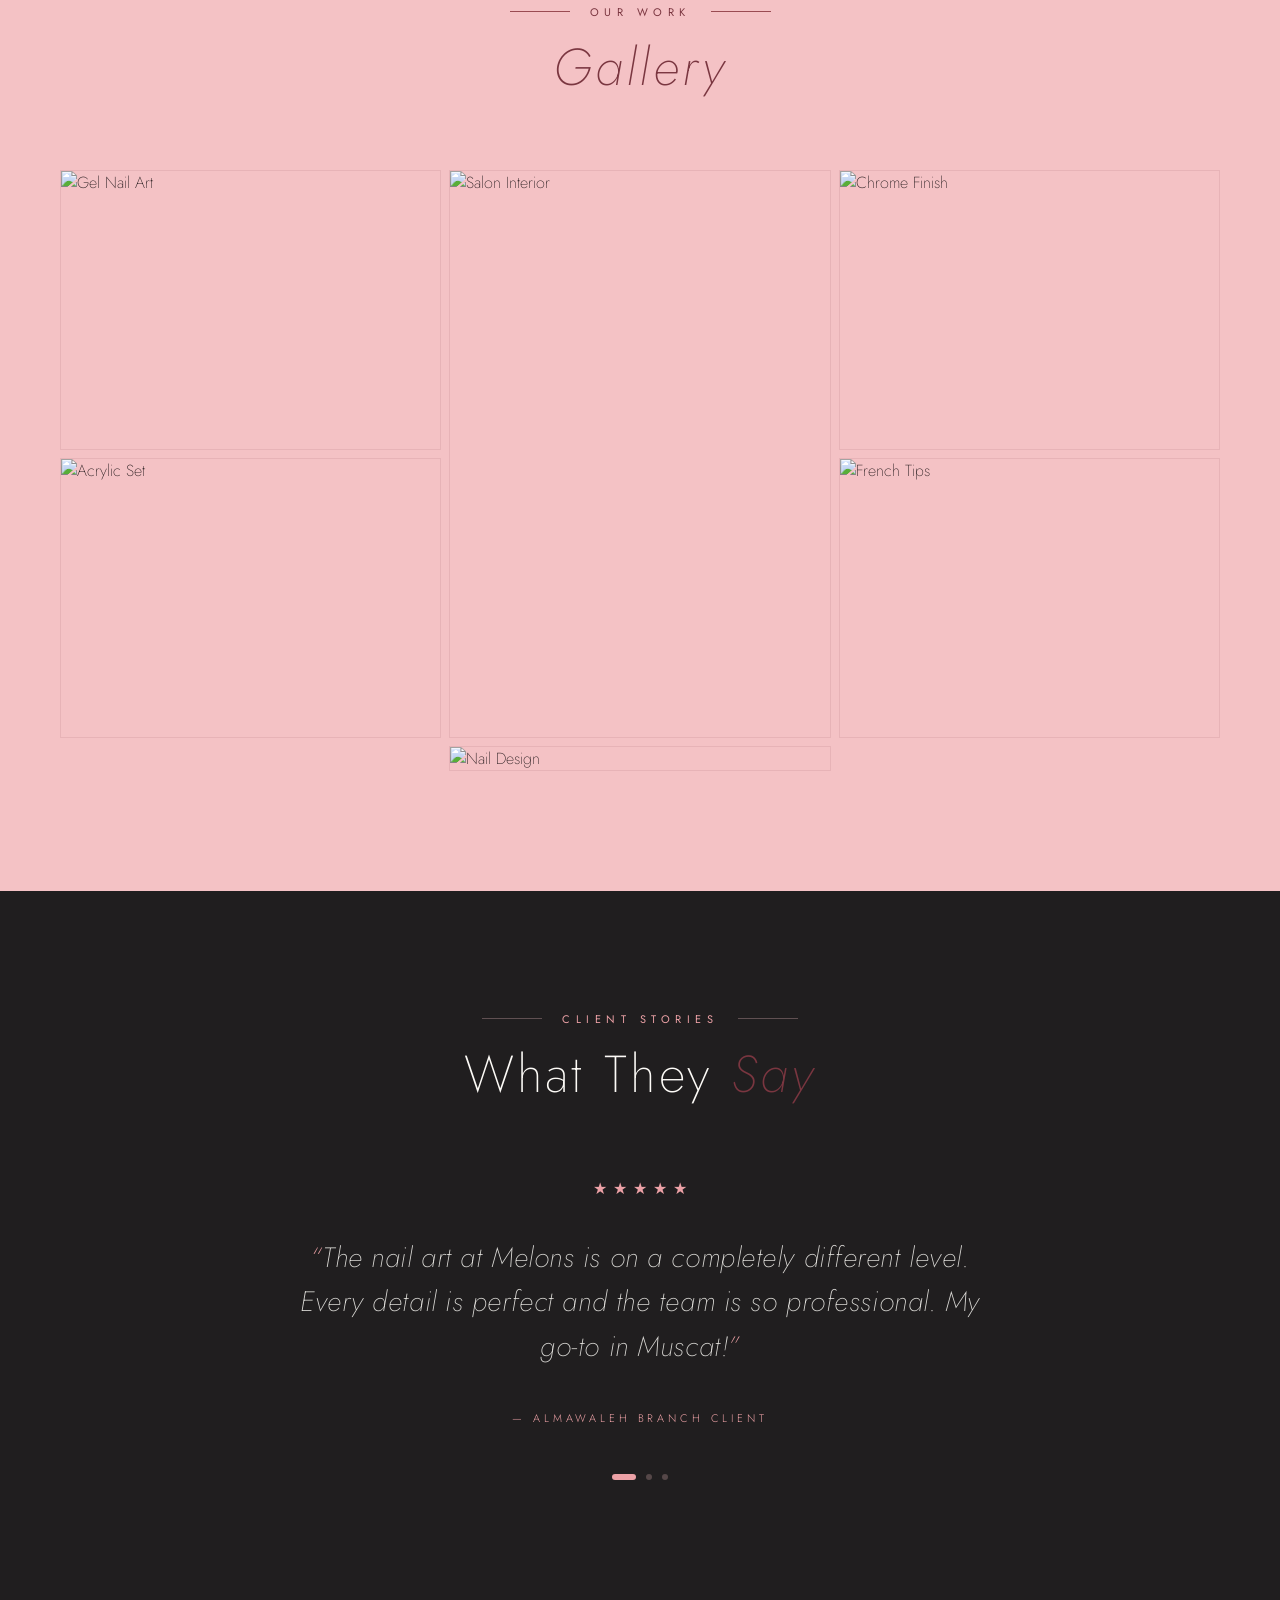
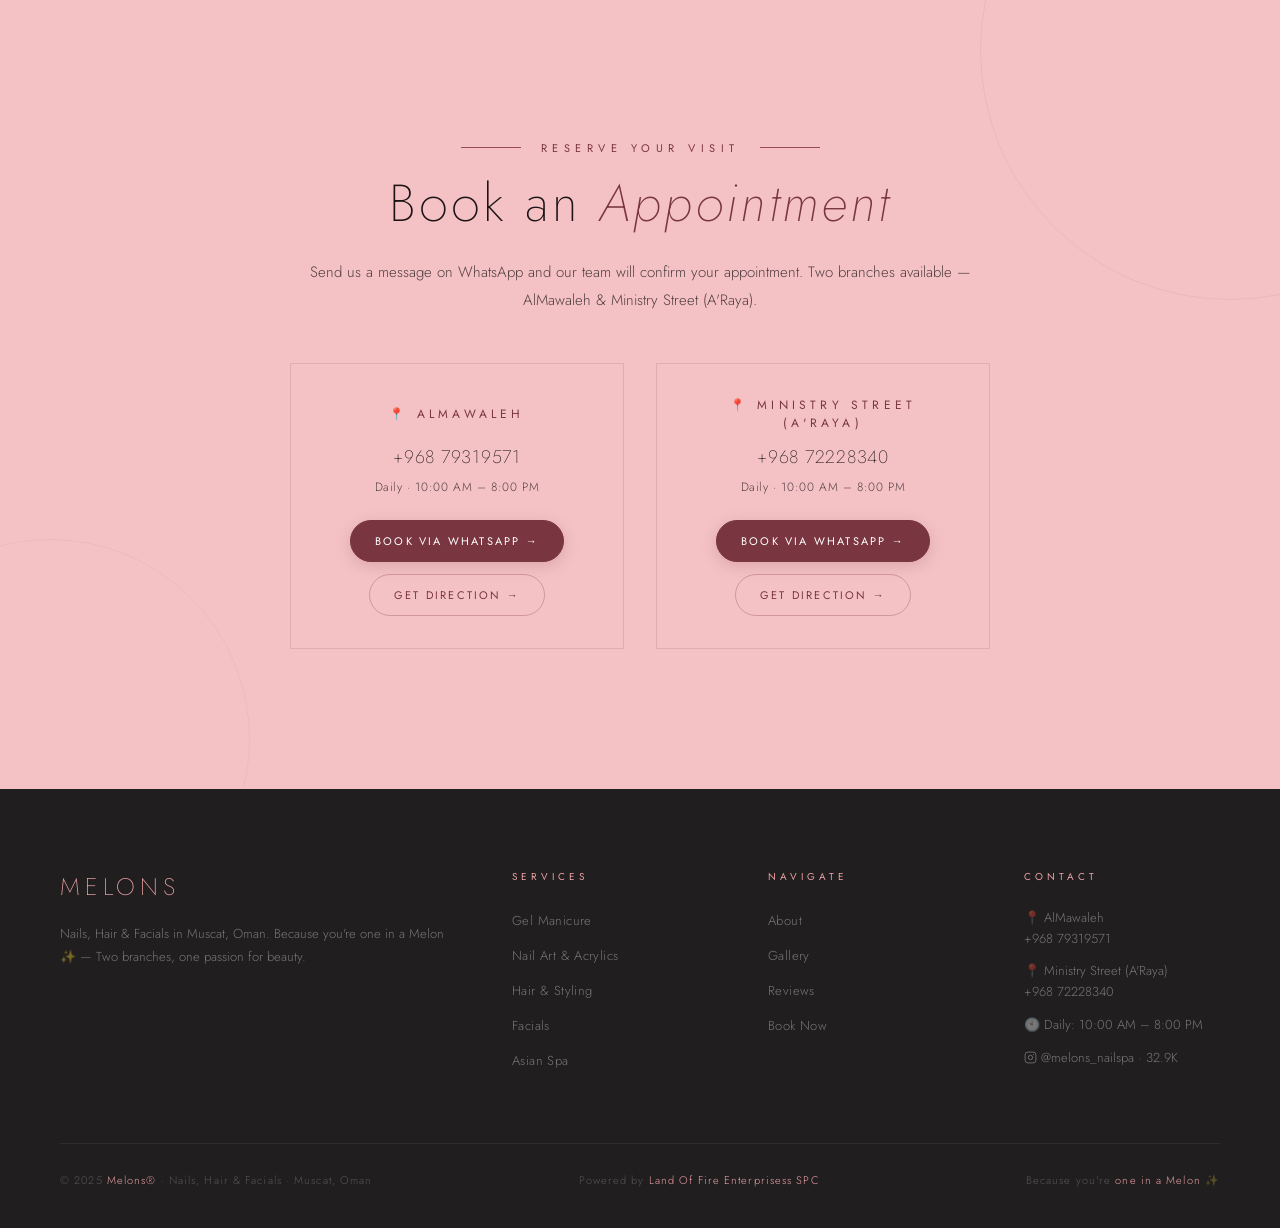
==== commit e3dbfbea: "Move hero-est stats to bottom of hero on mobile" ====
--- a/index.html
+++ b/index.html
@@ -26,6 +26,7 @@
   </div>
 
   <!-- ── NAVBAR ──────────────────────────────── -->
+  <div id="navOverlay" class="nav-overlay"></div>
   <nav id="navbar" class="navbar">
     <div class="nav-logo">
       <a href="#">
@@ -38,13 +39,17 @@
       <span class="menu-bar"></span>
     </button>
     <ul class="nav-links">
+      <li class="nav-links-lang"><a href="ar.html" class="lang-toggle">عربي</a></li>
       <li><a href="#about">About</a></li>
       <li><a href="#services">Services</a></li>
       <li><a href="#gallery">Gallery</a></li>
       <li><a href="#reviews">Reviews</a></li>
       <li class="nav-links-cta"><a href="#" onclick="openBookingModal(); return false;">Book Now</a></li>
     </ul>
-    <a href="#" onclick="openBookingModal(); return false;" class="nav-cta">Book Now</a>
+    <div class="nav-actions">
+      <a href="#" onclick="openBookingModal(); return false;" class="nav-cta">Book Now</a>
+      <a href="ar.html" class="lang-toggle-desktop">عربي</a>
+    </div>
   </nav>
 
   <!-- ── HERO ────────────────────────────────── -->
@@ -117,10 +122,12 @@
       <div class="about-text-top reveal">®️ Registered Brand · Muscat, Oman</div>
       <h2 class="about-heading reveal reveal-delay-1">Where Beauty<br>Meets <em>Luxury</em></h2>
       <p class="about-body reveal reveal-delay-2">
-        At Melons, we offer a full spectrum of beauty — nails, hair, and facials — across our two premium branches in Muscat. Because you're one in a Melon ✨
+        At Melons, we offer a full spectrum of beauty — nails, hair, and facials — across our two premium branches in
+        Muscat. Because you're one in a Melon ✨
       </p>
       <p class="about-body reveal reveal-delay-3">
-        From intricate nail art to rejuvenating facials and signature hairstyles, our talented team is dedicated to making you look and feel extraordinary. Open every day for your convenience.
+        From intricate nail art to rejuvenating facials and signature hairstyles, our talented team is dedicated to
+        making you look and feel extraordinary. Open every day for your convenience.
       </p>
       <div class="about-divider reveal"></div>
       <div class="about-features reveal">
@@ -159,18 +166,21 @@
         </div>
         <div class="service-content">
           <div class="service-name">Gel Manicure</div>
-          <div class="service-desc">Long-lasting gel colour with a glass-like finish. Keeps your nails looking flawless for weeks — available in hundreds of shades.</div>
+          <div class="service-desc">Long-lasting gel colour with a glass-like finish. Keeps your nails looking flawless
+            for weeks — available in hundreds of shades.</div>
           <a href="#" onclick="openBookingModal(); return false;" class="service-book">Book Now →</a>
         </div>
       </div>
       <div class="service-card reveal reveal-delay-1">
         <div class="service-img">
-          <img src="assets/background/background_items/Watermelon nail art with a juicy bite (1).png" alt="Nail Art Service">
+          <img src="assets/background/background_items/Watermelon nail art with a juicy bite (1).png"
+            alt="Nail Art Service">
           <div class="service-num">02</div>
         </div>
         <div class="service-content">
           <div class="service-name">Nail Art</div>
-          <div class="service-desc">Intricate hand-painted designs, 3D embellishments, and custom nail art. Our artists bring your vision to life, nail by nail.</div>
+          <div class="service-desc">Intricate hand-painted designs, 3D embellishments, and custom nail art. Our artists
+            bring your vision to life, nail by nail.</div>
           <a href="#" onclick="openBookingModal(); return false;" class="service-book">Book Now →</a>
         </div>
       </div>
@@ -181,7 +191,8 @@
         </div>
         <div class="service-content">
           <div class="service-name">Acrylic Extensions</div>
-          <div class="service-desc">Normal and acrylic extensions sculpted to your desired length and shape. Durable, natural-looking, and perfectly finished.</div>
+          <div class="service-desc">Normal and acrylic extensions sculpted to your desired length and shape. Durable,
+            natural-looking, and perfectly finished.</div>
           <a href="#" onclick="openBookingModal(); return false;" class="service-book">Book Now →</a>
         </div>
       </div>
@@ -192,7 +203,8 @@
         </div>
         <div class="service-content">
           <div class="service-name">Hair &amp; Styling</div>
-          <div class="service-desc">Haircuts, blowouts, and special occasion styling. From everyday looks to seasonal hairstyles — we've got you covered.</div>
+          <div class="service-desc">Haircuts, blowouts, and special occasion styling. From everyday looks to seasonal
+            hairstyles — we've got you covered.</div>
           <a href="#" onclick="openBookingModal(); return false;" class="service-book">Book Now →</a>
         </div>
       </div>
@@ -203,7 +215,8 @@
         </div>
         <div class="service-content">
           <div class="service-name">Facials</div>
-          <div class="service-desc">Rejuvenating facial sessions tailored to your skin type. Glow-inducing treatments performed by our professional beauty team.</div>
+          <div class="service-desc">Rejuvenating facial sessions tailored to your skin type. Glow-inducing treatments
+            performed by our professional beauty team.</div>
           <a href="#" onclick="openBookingModal(); return false;" class="service-book">Book Now →</a>
         </div>
       </div>
@@ -214,7 +227,8 @@
         </div>
         <div class="service-content">
           <div class="service-name">Asian Spa</div>
-          <div class="service-desc">Indulge in our Asian spa therapies and relaxation massages. A full sensory escape to restore your mind and body.</div>
+          <div class="service-desc">Indulge in our Asian spa therapies and relaxation massages. A full sensory escape to
+            restore your mind and body.</div>
           <a href="#" onclick="openBookingModal(); return false;" class="service-book">Book Now →</a>
         </div>
       </div>
@@ -264,23 +278,29 @@
     <div class="testimonials-wrap reveal">
       <div class="testimonial-item active">
         <div class="testimonial-stars">
-          <span class="star">★</span><span class="star">★</span><span class="star">★</span><span class="star">★</span><span class="star">★</span>
-        </div>
-        <p class="testimonial-quote">The nail art at Melons is on a completely different level. Every detail is perfect and the team is so professional. My go-to in Muscat!</p>
+          <span class="star">★</span><span class="star">★</span><span class="star">★</span><span
+            class="star">★</span><span class="star">★</span>
+        </div>
+        <p class="testimonial-quote">The nail art at Melons is on a completely different level. Every detail is perfect
+          and the team is so professional. My go-to in Muscat!</p>
         <div class="testimonial-author">— AlMawaleh Branch Client</div>
       </div>
       <div class="testimonial-item">
         <div class="testimonial-stars">
-          <span class="star">★</span><span class="star">★</span><span class="star">★</span><span class="star">★</span><span class="star">★</span>
-        </div>
-        <p class="testimonial-quote">Got my haircut and facial done here — both were absolutely amazing. The staff at Ministry Street are so talented and welcoming. Will keep coming back!</p>
+          <span class="star">★</span><span class="star">★</span><span class="star">★</span><span
+            class="star">★</span><span class="star">★</span>
+        </div>
+        <p class="testimonial-quote">Got my haircut and facial done here — both were absolutely amazing. The staff at
+          Ministry Street are so talented and welcoming. Will keep coming back!</p>
         <div class="testimonial-author">— Ministry Street Branch Client</div>
       </div>
       <div class="testimonial-item">
         <div class="testimonial-stars">
-          <span class="star">★</span><span class="star">★</span><span class="star">★</span><span class="star">★</span><span class="star">★</span>
-        </div>
-        <p class="testimonial-quote">Tried the Asian spa session and it was heavenly. Melons truly is one in a Melon ✨ — nothing compares in Oman.</p>
+          <span class="star">★</span><span class="star">★</span><span class="star">★</span><span
+            class="star">★</span><span class="star">★</span>
+        </div>
+        <p class="testimonial-quote">Tried the Asian spa session and it was heavenly. Melons truly is one in a Melon ✨ —
+          nothing compares in Oman.</p>
         <div class="testimonial-author">— Asian Spa Client · Muscat</div>
       </div>
       <div class="testimonial-nav">
@@ -297,25 +317,32 @@
       <div class="section-overline reveal">Reserve Your Visit</div>
       <h2 class="section-title reveal reveal-delay-1">Book an <em>Appointment</em></h2>
       <p class="booking-desc reveal reveal-delay-2">
-        Send us a message on WhatsApp and our team will confirm your appointment. Two branches available — AlMawaleh &amp; Ministry Street (A'Raya).
+        Send us a message on WhatsApp and our team will confirm your appointment. Two branches available — AlMawaleh
+        &amp; Ministry Street (A'Raya).
       </p>
       <div class="booking-branches reveal reveal-delay-3">
         <div class="booking-branch">
-          <a href="https://maps.google.com/?q=Melons+Nails+Spa+AlMawaleh+Muscat+Oman" target="_blank" class="booking-branch-name">📍 AlMawaleh</a>
+          <a href="https://maps.google.com/?q=Melons+Nails+Spa+AlMawaleh+Muscat+Oman" target="_blank"
+            class="booking-branch-name">📍 AlMawaleh</a>
           <div class="booking-branch-phone"><a href="https://wa.me/96879319571">+968 79319571</a></div>
           <div class="booking-branch-hours">Daily · 10:00 AM – 8:00 PM</div>
           <div class="booking-branch-actions">
-            <a href="#" onclick="openBookingModal('almawaleh'); return false;" class="btn-branch-whatsapp">Book via WhatsApp →</a>
-            <a href="https://maps.google.com/?q=Melons+Nails+Spa+AlMawaleh+Muscat+Oman" target="_blank" class="btn-branch-direction">Get Direction →</a>
+            <a href="#" onclick="openBookingModal('almawaleh'); return false;" class="btn-branch-whatsapp">Book via
+              WhatsApp →</a>
+            <a href="https://maps.google.com/?q=Melons+Nails+Spa+AlMawaleh+Muscat+Oman" target="_blank"
+              class="btn-branch-direction">Get Direction →</a>
           </div>
         </div>
         <div class="booking-branch">
-          <a href="https://maps.google.com/?q=Melons+Nails+Spa+Ministry+Street+ARaya+Muscat+Oman" target="_blank" class="booking-branch-name">📍 Ministry Street (A'Raya)</a>
+          <a href="https://maps.google.com/?q=Melons+Nails+Spa+Ministry+Street+ARaya+Muscat+Oman" target="_blank"
+            class="booking-branch-name">📍 Ministry Street (A'Raya)</a>
           <div class="booking-branch-phone"><a href="https://wa.me/96872228340">+968 72228340</a></div>
           <div class="booking-branch-hours">Daily · 10:00 AM – 8:00 PM</div>
           <div class="booking-branch-actions">
-            <a href="#" onclick="openBookingModal('ministry'); return false;" class="btn-branch-whatsapp">Book via WhatsApp →</a>
-            <a href="https://maps.google.com/?q=Melons+Nails+Spa+Ministry+Street+ARaya+Muscat+Oman" target="_blank" class="btn-branch-direction">Get Direction →</a>
+            <a href="#" onclick="openBookingModal('ministry'); return false;" class="btn-branch-whatsapp">Book via
+              WhatsApp →</a>
+            <a href="https://maps.google.com/?q=Melons+Nails+Spa+Ministry+Street+ARaya+Muscat+Oman" target="_blank"
+              class="btn-branch-direction">Get Direction →</a>
           </div>
         </div>
       </div>
@@ -327,7 +354,8 @@
     <div class="footer-top">
       <div>
         <div class="footer-brand">Melons</div>
-        <p class="footer-tagline">Nails, Hair &amp; Facials in Muscat, Oman. Because you're one in a Melon ✨ — Two branches, one passion for beauty.</p>
+        <p class="footer-tagline">Nails, Hair &amp; Facials in Muscat, Oman. Because you're one in a Melon ✨ — Two
+          branches, one passion for beauty.</p>
 
 
       </div>
@@ -352,14 +380,23 @@
       </div>
       <div>
         <div class="footer-col-title">Contact</div>
-        <div class="footer-contact-item"><a href="https://maps.google.com/?q=Melons+Nails+Spa+AlMawaleh+Muscat+Oman" target="_blank">📍 AlMawaleh</a><br><a href="https://wa.me/96879319571">+968 79319571</a></div>
-        <div class="footer-contact-item"><a href="https://maps.google.com/?q=Melons+Nails+Spa+Ministry+Street+ARaya+Muscat+Oman" target="_blank">📍 Ministry Street (A'Raya)</a><br><a href="https://wa.me/96872228340">+968 72228340</a></div>
+        <div class="footer-contact-item"><a href="https://maps.google.com/?q=Melons+Nails+Spa+AlMawaleh+Muscat+Oman"
+            target="_blank">📍 AlMawaleh</a><br><a href="https://wa.me/96879319571">+968 79319571</a></div>
+        <div class="footer-contact-item"><a
+            href="https://maps.google.com/?q=Melons+Nails+Spa+Ministry+Street+ARaya+Muscat+Oman" target="_blank">📍
+            Ministry Street (A'Raya)</a><br><a href="https://wa.me/96872228340">+968 72228340</a></div>
         <div class="footer-contact-item">🕙 Daily: 10:00 AM – 8:00 PM</div>
-        <div class="footer-contact-item"><svg width="13" height="13" viewBox="0 0 24 24" fill="none" stroke="currentColor" stroke-width="1.5" style="vertical-align:-2px;margin-right:4px"><rect x="2" y="2" width="20" height="20" rx="5"/><circle cx="12" cy="12" r="4"/><circle cx="17.5" cy="6.5" r="1" fill="currentColor" stroke="none"/></svg><a href="https://instagram.com/melons_nailspa" target="_blank">@melons_nailspa</a> · 32.9K</div>
+        <div class="footer-contact-item"><svg width="13" height="13" viewBox="0 0 24 24" fill="none"
+            stroke="currentColor" stroke-width="1.5" style="vertical-align:-2px;margin-right:4px">
+            <rect x="2" y="2" width="20" height="20" rx="5" />
+            <circle cx="12" cy="12" r="4" />
+            <circle cx="17.5" cy="6.5" r="1" fill="currentColor" stroke="none" />
+          </svg><a href="https://instagram.com/melons_nailspa" target="_blank">@melons_nailspa</a> · 32.9K</div>
       </div>
     </div>
     <div class="footer-bottom">
       <div class="footer-copy">© 2025 <span>Melons®</span> · Nails, Hair &amp; Facials · Muscat, Oman</div>
+      <div class="footer-copy">Powered by <span>Land Of Fire Enterprisess SPC</span></div>
       <div class="footer-copy">Because you're <span>one in a Melon</span> ✨</div>
     </div>
   </footer>
--- a/css/style.css
+++ b/css/style.css
@@ -36,6 +36,10 @@
   font-family: var(--font);
   font-weight: 200;
   overflow-x: hidden;
+}
+
+html {
+  overflow-x: hidden;
   -webkit-font-smoothing: antialiased;
   -moz-osx-font-smoothing: grayscale;
 }
@@ -65,6 +69,9 @@
   display: flex;
   align-items: center;
   justify-content: center;
+  height: 100vh;
+  height: 100svh;
+  height: var(--vh, 100vh);
   transition: opacity 1s ease, visibility 1s ease;
 }
 
@@ -219,9 +226,46 @@
   display: none;
 }
 
+/* Language toggle — hidden on desktop */
+.nav-links-lang {
+  display: none;
+}
+
+.nav-overlay {
+  display: none;
+}
+
+/* Desktop language toggle */
+.nav-actions {
+  display: flex;
+  align-items: center;
+  gap: 20px;
+}
+
+.lang-toggle-desktop {
+  font-family: var(--font);
+  font-size: 12px;
+  font-weight: 400;
+  letter-spacing: 0.1em;
+  color: var(--accent);
+  border: 1.5px solid rgba(122, 54, 64, 0.3);
+  padding: 8px 18px;
+  border-radius: 50px;
+  text-decoration: none;
+  transition: all 0.3s ease;
+}
+
+.lang-toggle-desktop:hover {
+  background: var(--accent);
+  color: #fff;
+  border-color: var(--accent);
+}
+
 /* ── HERO ──────────────────────────────────── */
 #hero {
   height: 100vh;
+  height: 100svh;
+  height: var(--vh, 100vh);
   position: relative;
   overflow: hidden;
   background: var(--bg);
@@ -235,6 +279,9 @@
   z-index: 0;
   opacity: 0;
   transition: opacity 0.5s ease;
+  will-change: opacity;
+  -webkit-backface-visibility: hidden;
+  backface-visibility: hidden;
 }
 
 #heroCanvas.visible {
@@ -465,9 +512,17 @@
   transform: translateY(0);
 }
 
-.reveal-delay-1 { transition-delay: 0.1s; }
-.reveal-delay-2 { transition-delay: 0.2s; }
-.reveal-delay-3 { transition-delay: 0.35s; }
+.reveal-delay-1 {
+  transition-delay: 0.1s;
+}
+
+.reveal-delay-2 {
+  transition-delay: 0.2s;
+}
+
+.reveal-delay-3 {
+  transition-delay: 0.35s;
+}
 
 /* ── SECTION HEADER (shared) ──────────────── */
 .section-header {
@@ -544,8 +599,13 @@
 }
 
 @keyframes marquee {
-  from { transform: translateX(0); }
-  to { transform: translateX(-50%); }
+  from {
+    transform: translateX(0);
+  }
+
+  to {
+    transform: translateX(-50%);
+  }
 }
 
 /* ── ABOUT ────────────────────────────────── */
@@ -879,12 +939,34 @@
   border: 1px solid rgba(122, 54, 64, 0.1);
 }
 
-.gallery-item:nth-child(1) { grid-column: 1/5; grid-row: 1/2; }
-.gallery-item:nth-child(2) { grid-column: 5/9; grid-row: 1/3; }
-.gallery-item:nth-child(3) { grid-column: 9/13; grid-row: 1/2; }
-.gallery-item:nth-child(4) { grid-column: 1/5; grid-row: 2/3; }
-.gallery-item:nth-child(5) { grid-column: 5/9; }
-.gallery-item:nth-child(6) { grid-column: 9/13; grid-row: 2/3; }
+.gallery-item:nth-child(1) {
+  grid-column: 1/5;
+  grid-row: 1/2;
+}
+
+.gallery-item:nth-child(2) {
+  grid-column: 5/9;
+  grid-row: 1/3;
+}
+
+.gallery-item:nth-child(3) {
+  grid-column: 9/13;
+  grid-row: 1/2;
+}
+
+.gallery-item:nth-child(4) {
+  grid-column: 1/5;
+  grid-row: 2/3;
+}
+
+.gallery-item:nth-child(5) {
+  grid-column: 5/9;
+}
+
+.gallery-item:nth-child(6) {
+  grid-column: 9/13;
+  grid-row: 2/3;
+}
 
 .gallery-item img {
   width: 100%;
@@ -1020,8 +1102,15 @@
 }
 
 @keyframes fadeInTestimonial {
-  from { opacity: 0; transform: translateY(16px); }
-  to { opacity: 1; transform: translateY(0); }
+  from {
+    opacity: 0;
+    transform: translateY(16px);
+  }
+
+  to {
+    opacity: 1;
+    transform: translateY(0);
+  }
 }
 
 /* ── BOOKING ──────────────────────────────── */
@@ -1597,106 +1686,207 @@
     transform: translateY(-7px) rotate(-45deg);
   }
 
-  /* Mobile nav overlay */
+  /* Mobile nav overlay / backdrop */
+  .nav-overlay {
+    display: block;
+    position: fixed;
+    inset: 0;
+    background: rgba(28, 19, 21, 0.45);
+    backdrop-filter: blur(8px);
+    -webkit-backdrop-filter: blur(8px);
+    z-index: 99;
+    opacity: 0;
+    visibility: hidden;
+    transition: opacity 0.4s ease, visibility 0.4s ease;
+  }
+
+  .nav-overlay.active {
+    opacity: 1;
+    visibility: visible;
+  }
+
+  /* Mobile end drawer sidebar */
   .nav-links {
     display: flex;
     flex-direction: column;
-    align-items: center;
-    justify-content: center;
-    gap: 0;
+    align-items: flex-start;
+    justify-content: flex-start;
+    gap: 12px;
     position: fixed;
     top: 0;
-    left: 0;
     right: 0;
+    width: 320px;
+    max-width: 85%;
+    height: 100vh;
+    height: 100svh;
     bottom: 0;
     z-index: 200;
-    background: rgba(244, 194, 197, 0.97);
-    backdrop-filter: blur(30px);
-    -webkit-backdrop-filter: blur(30px);
+    background: rgba(254, 245, 246, 0.98);
+    /* brand soft melon pink-white */
+    backdrop-filter: blur(25px);
+    -webkit-backdrop-filter: blur(25px);
+    border-left: 1px solid rgba(122, 54, 64, 0.08);
+    box-shadow: -10px 0 40px rgba(122, 54, 64, 0.12);
+    padding: 120px 40px 40px;
+    list-style: none;
+
+    transform: translateX(100%);
+    visibility: hidden;
+    opacity: 1;
+    transition: transform 0.4s cubic-bezier(0.16, 1, 0.3, 1),
+      visibility 0.4s ease;
+  }
+
+  .nav-links.open {
+    transform: translateX(0);
+    visibility: visible;
+  }
+
+  .nav-links li {
+    width: fit-content;
     opacity: 0;
-    visibility: hidden;
-    transform: translateY(-20px);
-    transition: all 0.45s cubic-bezier(0.25, 0.46, 0.45, 0.94);
-  }
-
-  .nav-links.open {
-    opacity: 1;
-    visibility: visible;
-    transform: translateY(0);
-  }
-
-  .nav-links li {
-    opacity: 0;
-    transform: translateY(20px);
-    transition: all 0.4s ease;
+    transform: translateX(30px);
+    transition: all 0.4s cubic-bezier(0.16, 1, 0.3, 1);
   }
 
   .nav-links.open li {
     opacity: 1;
-    transform: translateY(0);
-  }
-
-  .nav-links.open li:nth-child(1) { transition-delay: 0.1s; }
-  .nav-links.open li:nth-child(2) { transition-delay: 0.18s; }
-  .nav-links.open li:nth-child(3) { transition-delay: 0.26s; }
-  .nav-links.open li:nth-child(4) { transition-delay: 0.34s; }
+    transform: translateX(0);
+  }
+
+  .nav-links.open li:nth-child(1) {
+    opacity: 1;
+    transform: translateX(0);
+    transition-delay: 0s;
+  }
+
+  .nav-links.open li:nth-child(2) {
+    transition-delay: 0.1s;
+  }
+
+  .nav-links.open li:nth-child(3) {
+    transition-delay: 0.16s;
+  }
+
+  .nav-links.open li:nth-child(4) {
+    transition-delay: 0.22s;
+  }
+
+  .nav-links.open li:nth-child(5) {
+    transition-delay: 0.28s;
+  }
+
+  .nav-links.open li:nth-child(6) {
+    transition-delay: 0.34s;
+  }
+
+  .nav-links.open li:nth-child(7) {
+    transition-delay: 0.4s;
+  }
 
   .nav-links a {
-    font-size: 22px;
-    font-weight: 300;
-    letter-spacing: 0.25em;
-    padding: 20px 40px;
+    display: block;
+    width: 100%;
+    font-size: 18px;
+    font-weight: 400;
+    letter-spacing: 0.2em;
+    padding: 12px 0;
     border-radius: 0;
     border: none;
     color: var(--text);
+    text-decoration: none;
+    transition: color 0.3s ease, padding-left 0.3s ease;
   }
 
   .nav-links a:hover {
     color: var(--accent);
-    background: rgba(122, 54, 64, 0.08);
-    border-color: transparent;
-  }
-
-  /* Hide standalone CTA on mobile */
-  .nav-cta {
+    padding-left: 8px;
+    background: transparent;
+  }
+
+  /* Hide desktop nav-actions container on mobile */
+  .nav-actions {
     display: none;
+  }
+
+  /* Show lang toggle inside drawer */
+  .nav-links-lang {
+    display: list-item;
+    position: absolute;
+    top: 40px;
+    left: 40px;
+    width: fit-content;
+  }
+
+  .nav-links-lang a {
+    font-size: 12px !important;
+    font-weight: 400 !important;
+    letter-spacing: 0.15em !important;
+    padding: 8px 20px !important;
+    border: 1.5px solid rgba(122, 54, 64, 0.3) !important;
+    border-radius: 50px !important;
+    color: var(--accent) !important;
+    transition: all 0.3s ease !important;
+  }
+
+  .nav-links-lang a:hover {
+    background: var(--accent) !important;
+    color: #fff !important;
+    padding-left: 20px !important;
   }
 
   /* Show Book Now inside mobile menu */
   .nav-links-cta {
     display: list-item;
-    margin-top: 16px;
+    margin-top: 24px;
+    width: 100%;
   }
 
   .nav-links-cta a {
+    display: inline-block;
+    width: auto;
     background: var(--accent) !important;
     color: #fff !important;
     border-radius: 50px !important;
-    padding: 16px 48px !important;
+    padding: 14px 36px !important;
     font-weight: 400 !important;
-    font-size: 14px !important;
-    letter-spacing: 0.25em;
-    box-shadow: 0 4px 20px rgba(122, 54, 64, 0.3);
+    font-size: 13px !important;
+    letter-spacing: 0.2em;
+    box-shadow: 0 4px 20px rgba(122, 54, 64, 0.2);
     transition: all 0.4s ease;
   }
 
   .nav-links-cta a:hover {
     background: #fff !important;
     color: var(--accent) !important;
-  }
-
-  .nav-links.open li:nth-child(5) { transition-delay: 0.42s; }
+    padding-left: 36px !important;
+    box-shadow: 0 6px 28px rgba(122, 54, 64, 0.3);
+    transform: translateY(-2px);
+  }
 
   .hero-info-left {
-    top: 120px;
+    top: 0;
     left: 32px;
-    max-width: 300px;
+    right: 32px;
+    bottom: 0;
+    max-width: none;
+    display: flex;
+    flex-direction: column;
+    justify-content: flex-start;
+    padding-top: 120px;
+    padding-bottom: 60px;
+  }
+
+  .hero-info-left .hero-est:first-of-type {
+    margin-top: auto;
+  }
+
+  .hero-info-left .hero-est {
+    margin-top: 4px;
   }
 
   .hero-info-right {
-    bottom: 60px;
-    right: 32px;
-    max-width: 280px;
+    display: none;
   }
 
   #about {
@@ -1879,4 +2069,70 @@
   .booking-modal-title {
     font-size: 22px;
   }
+}
+
+/* ── RTL OVERRIDES ─────────────────────────── */
+[dir="rtl"] {
+  direction: rtl;
+  text-align: right;
+}
+
+[dir="rtl"] .hero-info-right {
+  text-align: left;
+}
+
+[dir="rtl"] .about-feature::before {
+  margin-left: 0;
+}
+
+[dir="rtl"] .service-book {
+  direction: rtl;
+}
+
+[dir="rtl"] .footer-bottom {
+  direction: rtl;
+}
+
+[dir="rtl"] .nav-actions {
+  flex-direction: row-reverse;
+}
+
+@media (max-width: 1024px) {
+  [dir="rtl"] .nav-links {
+    right: auto;
+    left: 0;
+    border-left: none;
+    border-right: 1px solid rgba(122, 54, 64, 0.08);
+    box-shadow: 10px 0 40px rgba(122, 54, 64, 0.12);
+    transform: translateX(-100%);
+    align-items: flex-end;
+    text-align: right;
+  }
+
+  [dir="rtl"] .nav-links.open {
+    transform: translateX(0);
+  }
+
+  [dir="rtl"] .nav-links li {
+    transform: translateX(-30px);
+  }
+
+  [dir="rtl"] .nav-links.open li {
+    transform: translateX(0);
+  }
+
+  [dir="rtl"] .nav-links-lang {
+    left: auto;
+    right: 40px;
+  }
+
+  [dir="rtl"] .nav-links a:hover {
+    padding-left: 0;
+    padding-right: 8px;
+  }
+
+  [dir="rtl"] .booking-modal-close {
+    right: auto;
+    left: 22px;
+  }
 }
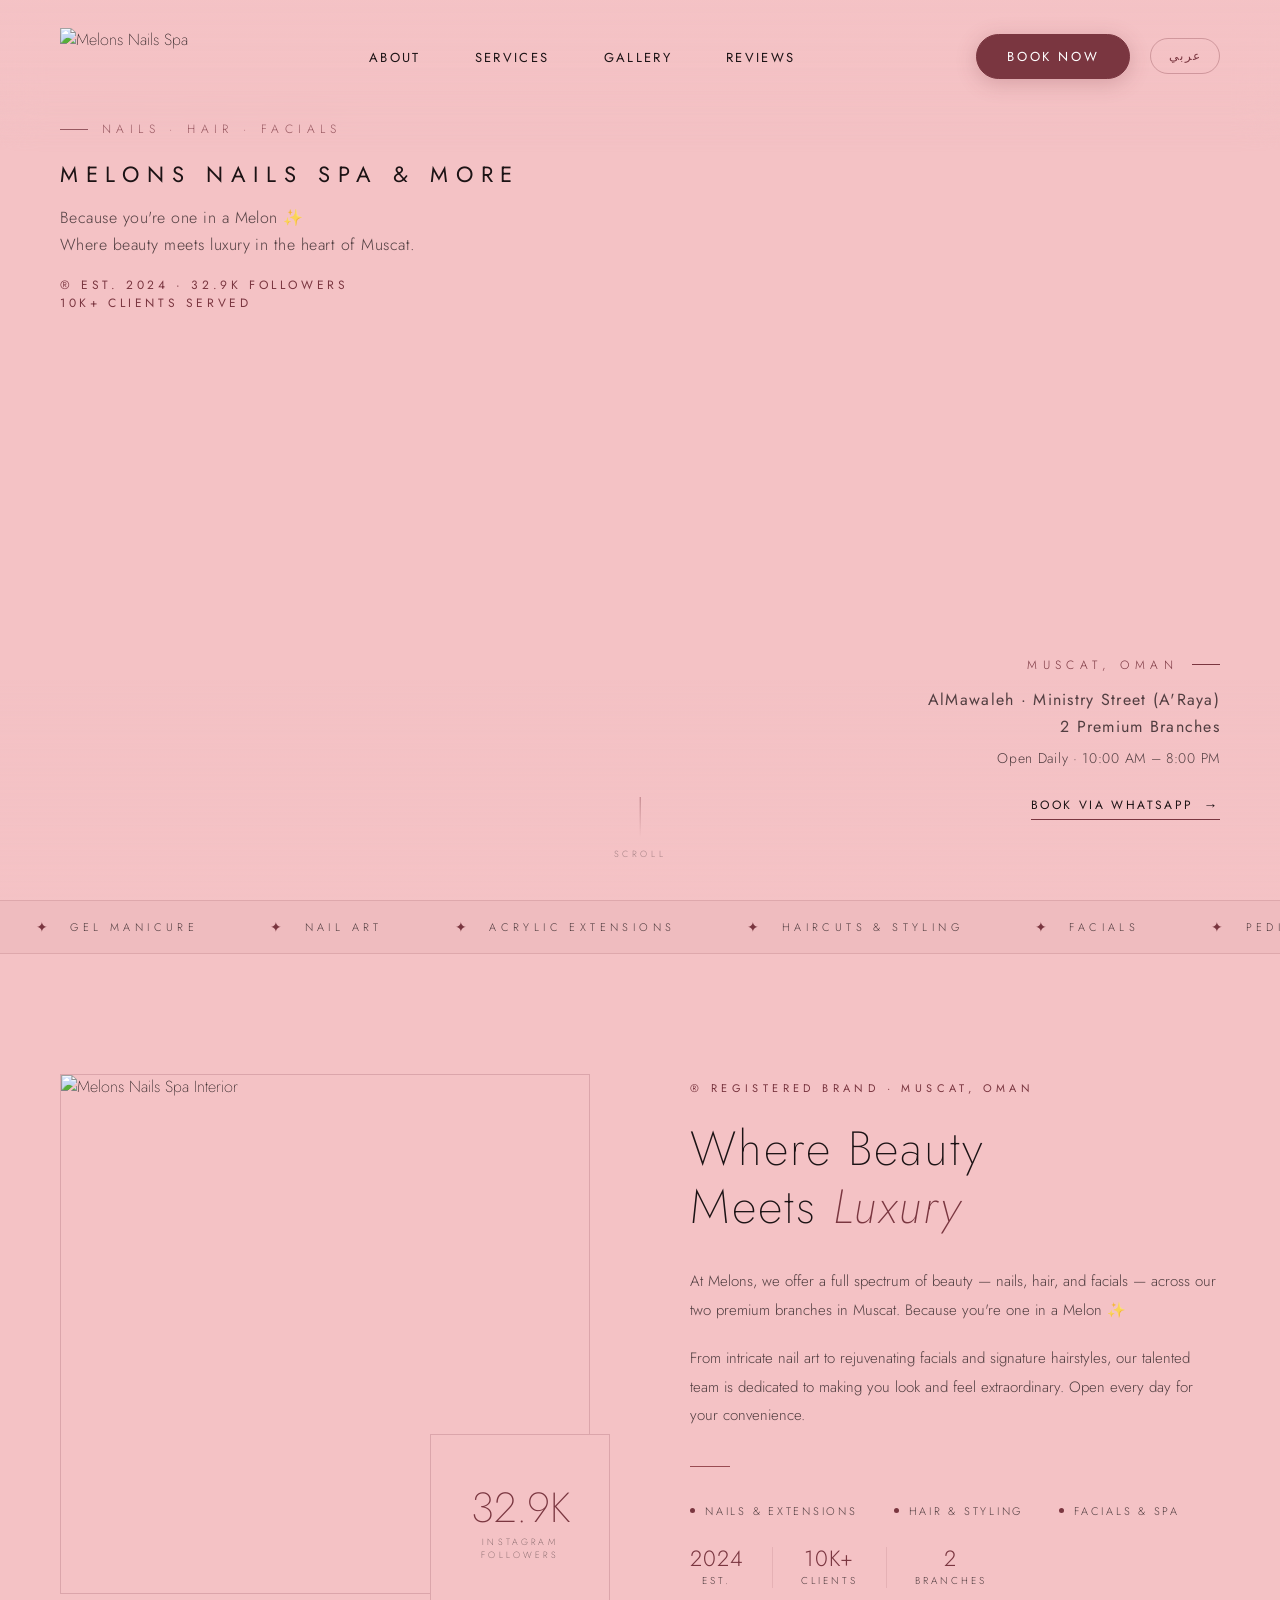
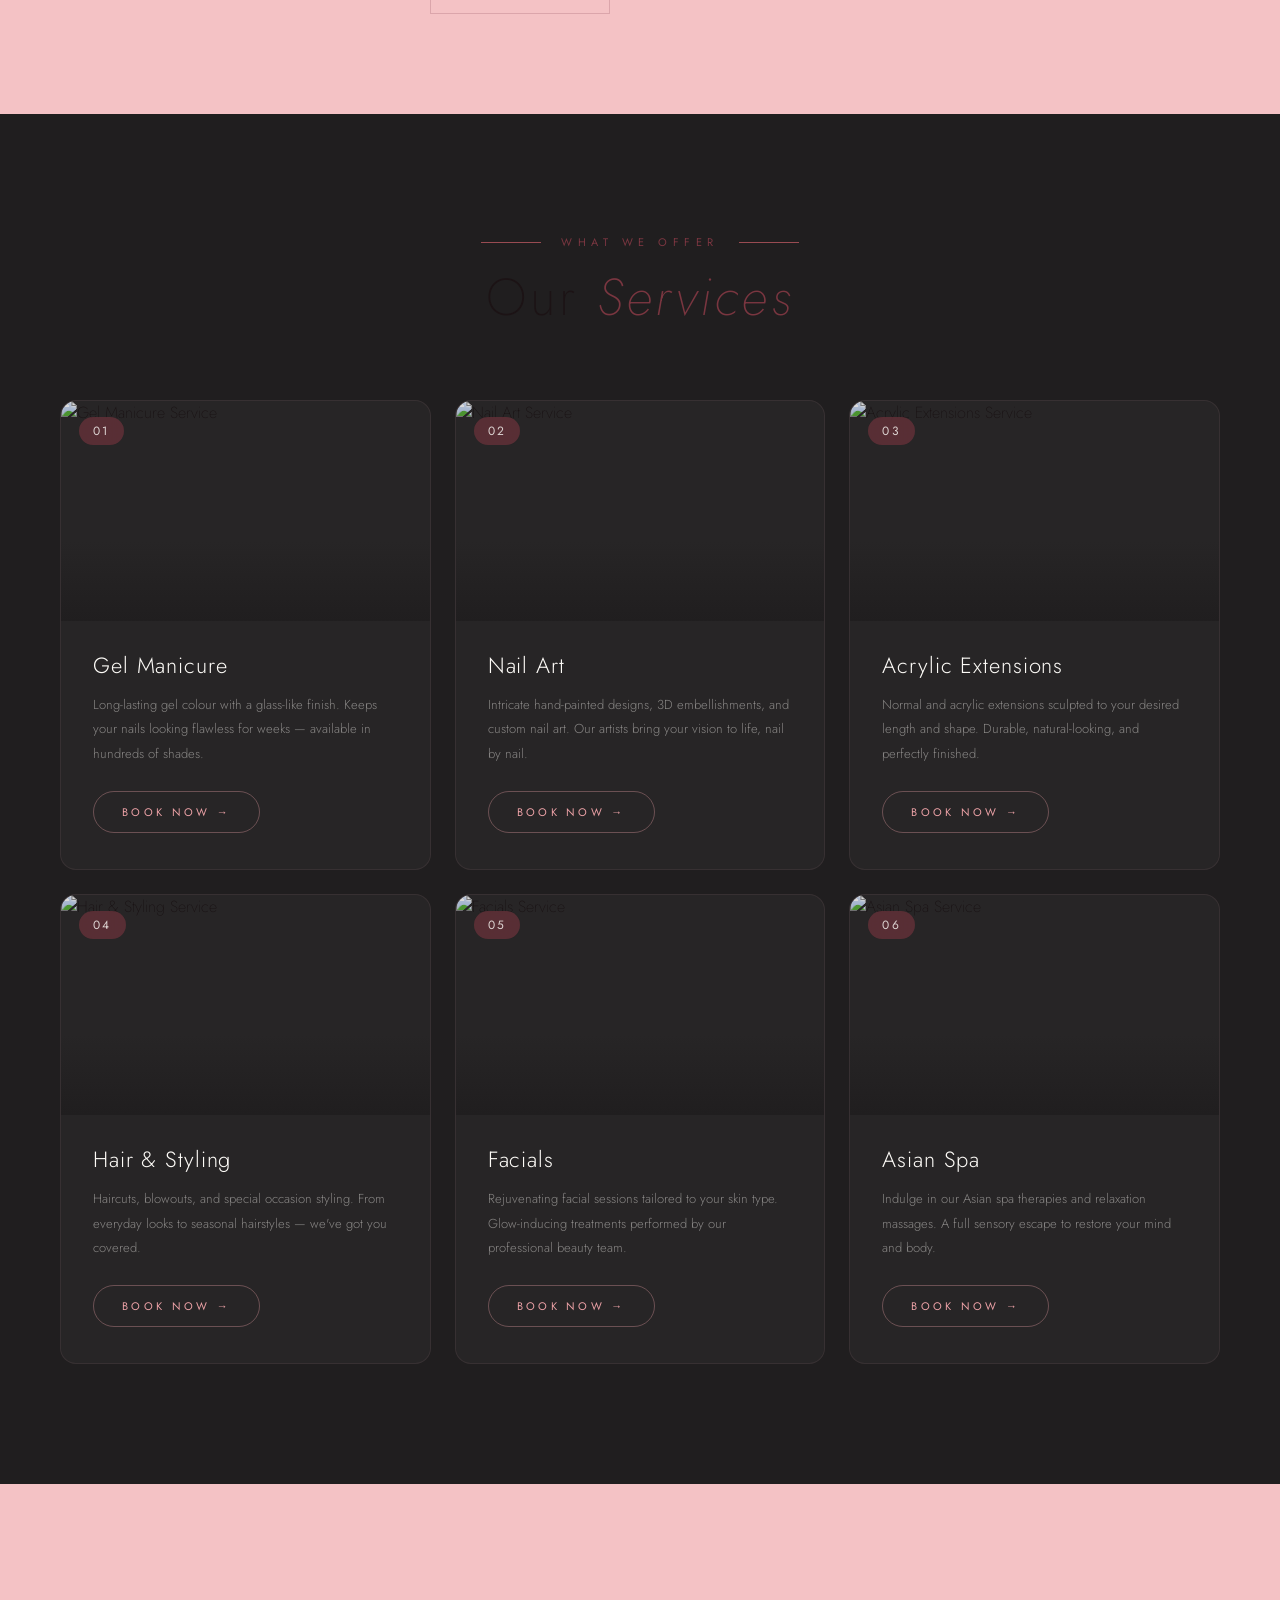
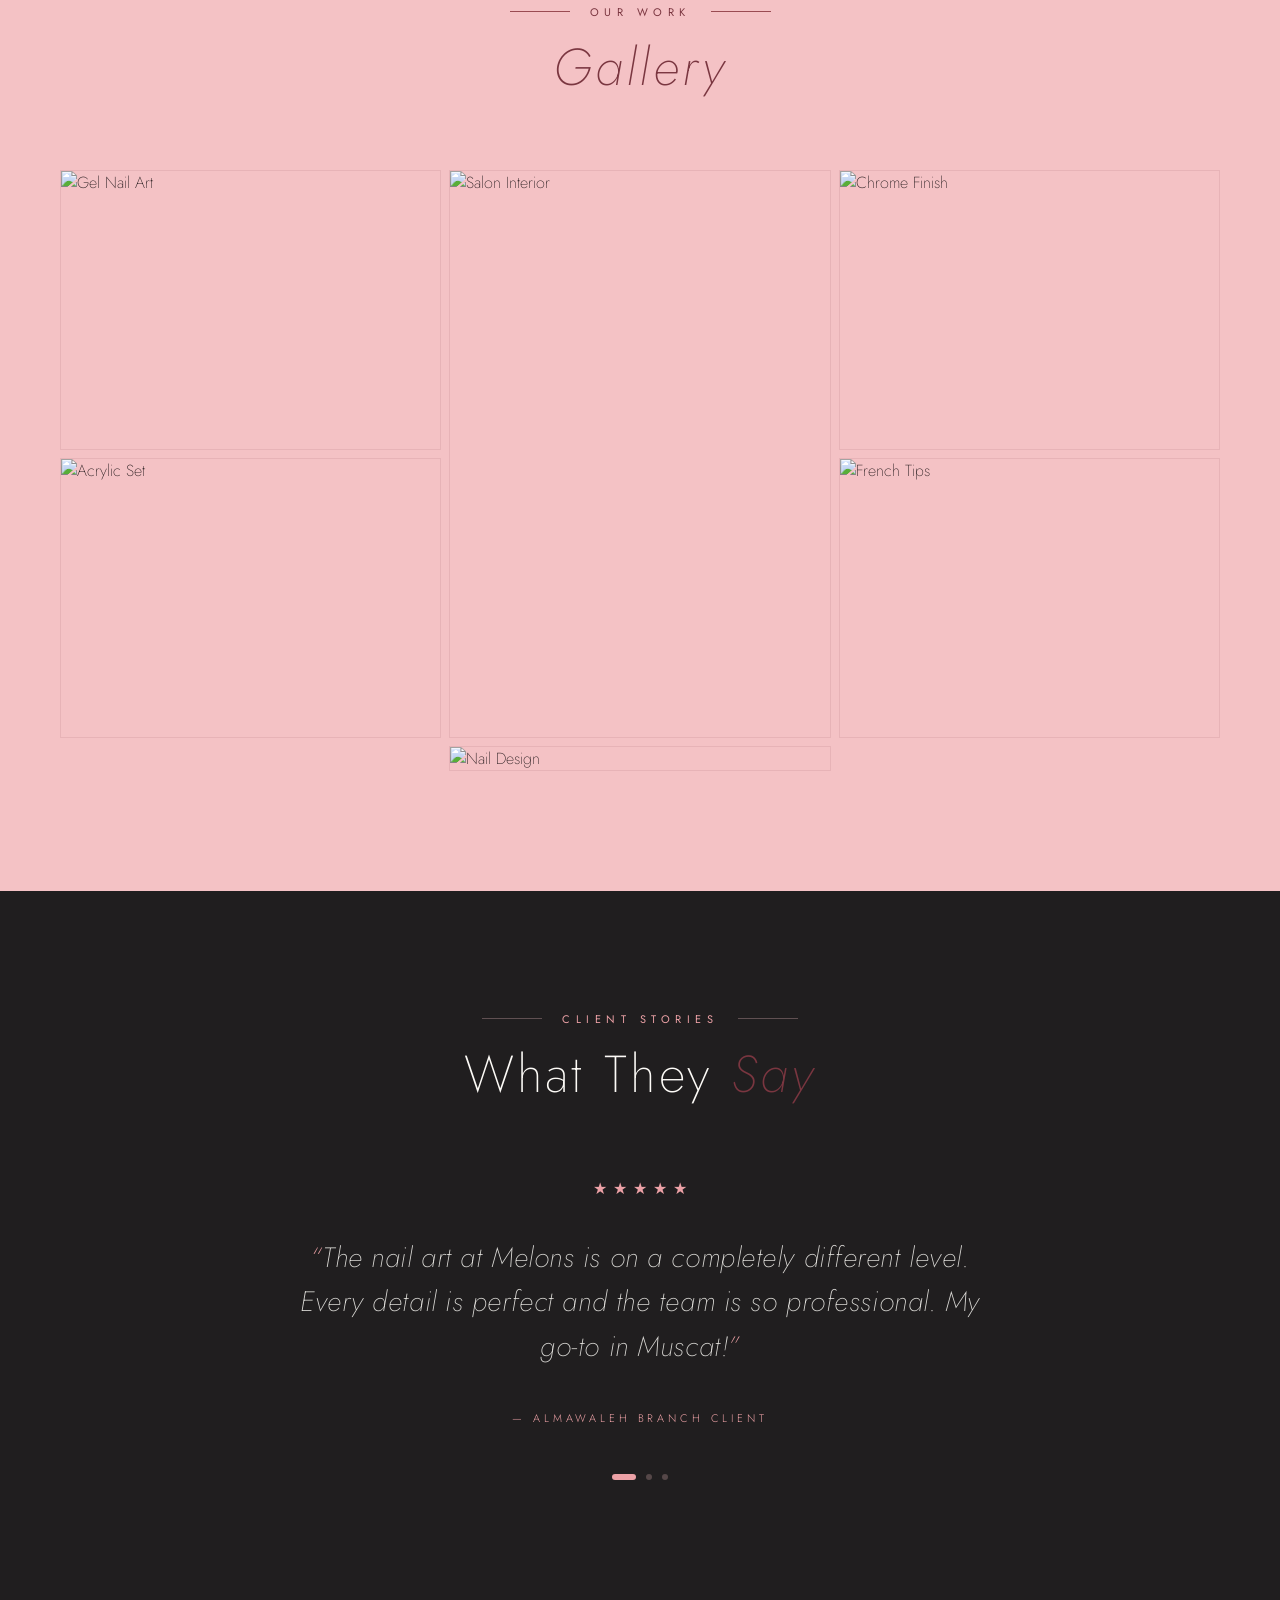
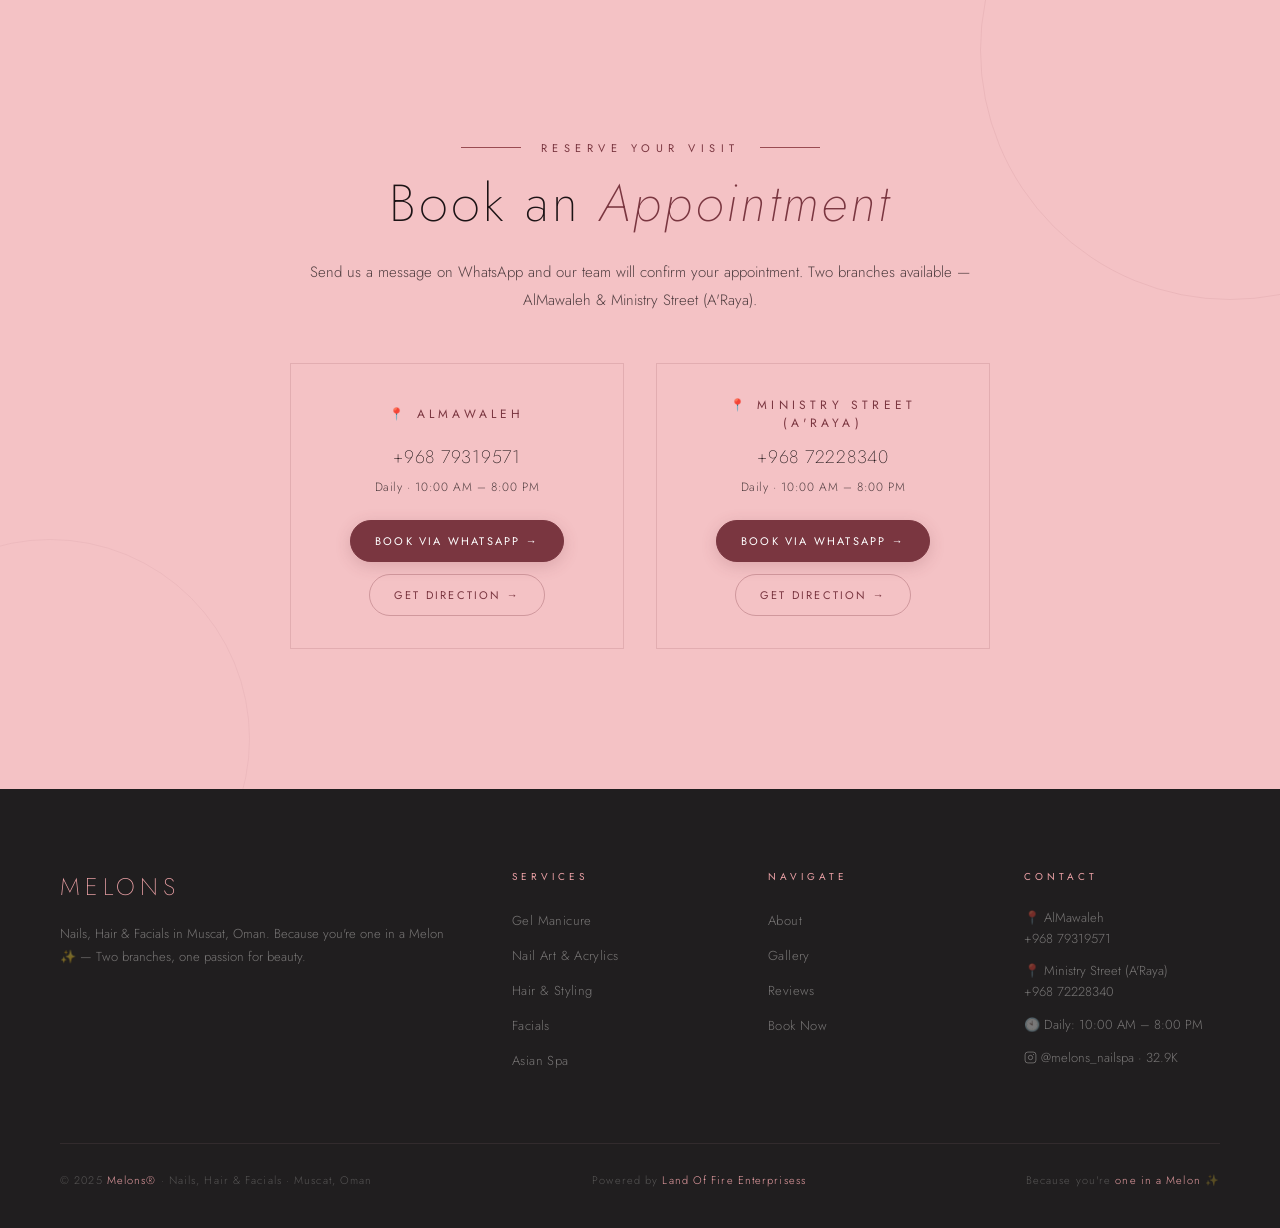
==== commit ed1123fb: "Update footer: remove SPC from company name" ====
--- a/index.html
+++ b/index.html
@@ -75,6 +75,12 @@
         Book via WhatsApp
         <span class="hero-book-arrow">→</span>
       </a>
+    </div>
+
+    <!-- Bottom-center: Stats (visible on mobile only) -->
+    <div class="hero-info-bottom">
+      <div class="hero-est">®️ Est. 2024 · 32.9K Followers</div>
+      <div class="hero-est">10K+ Clients Served</div>
     </div>
 
     <!-- Scroll indicator -->
@@ -396,7 +402,7 @@
     </div>
     <div class="footer-bottom">
       <div class="footer-copy">© 2025 <span>Melons®</span> · Nails, Hair &amp; Facials · Muscat, Oman</div>
-      <div class="footer-copy">Powered by <span>Land Of Fire Enterprisess SPC</span></div>
+      <div class="footer-copy">Powered by <span>Land Of Fire Enterprisess</span></div>
       <div class="footer-copy">Because you're <span>one in a Melon</span> ✨</div>
     </div>
   </footer>
--- a/css/style.css
+++ b/css/style.css
@@ -452,7 +452,11 @@
   transform: translateX(4px);
 }
 
-/* ── SCROLL INDICATOR ──────────────────────── */
+/* ── SCROLL INDICATOR ──────────────────────── *//* Bottom stats — hidden on desktop, shown on mobile */
+.hero-info-bottom {
+  display: none;
+}
+
 .hero-scroll {
   position: absolute;
   bottom: 40px;
@@ -1865,28 +1869,27 @@
   }
 
   .hero-info-left {
-    top: 0;
+    top: 120px;
     left: 32px;
-    right: 32px;
-    bottom: 0;
-    max-width: none;
-    display: flex;
-    flex-direction: column;
-    justify-content: flex-start;
-    padding-top: 120px;
-    padding-bottom: 60px;
-  }
-
-  .hero-info-left .hero-est:first-of-type {
-    margin-top: auto;
-  }
-
-  .hero-info-left .hero-est {
-    margin-top: 4px;
+    max-width: 300px;
   }
 
   .hero-info-right {
     display: none;
+  }
+
+  /* Hide est stats from hero-info-left on mobile */
+  .hero-info-left .hero-est {
+    display: none;
+  }
+
+  /* Show bottom stats on mobile */
+  .hero-info-bottom {
+    display: block;
+    position: absolute;
+    bottom: 100px;
+    left: 32px;
+    z-index: 2;
   }
 
   #about {
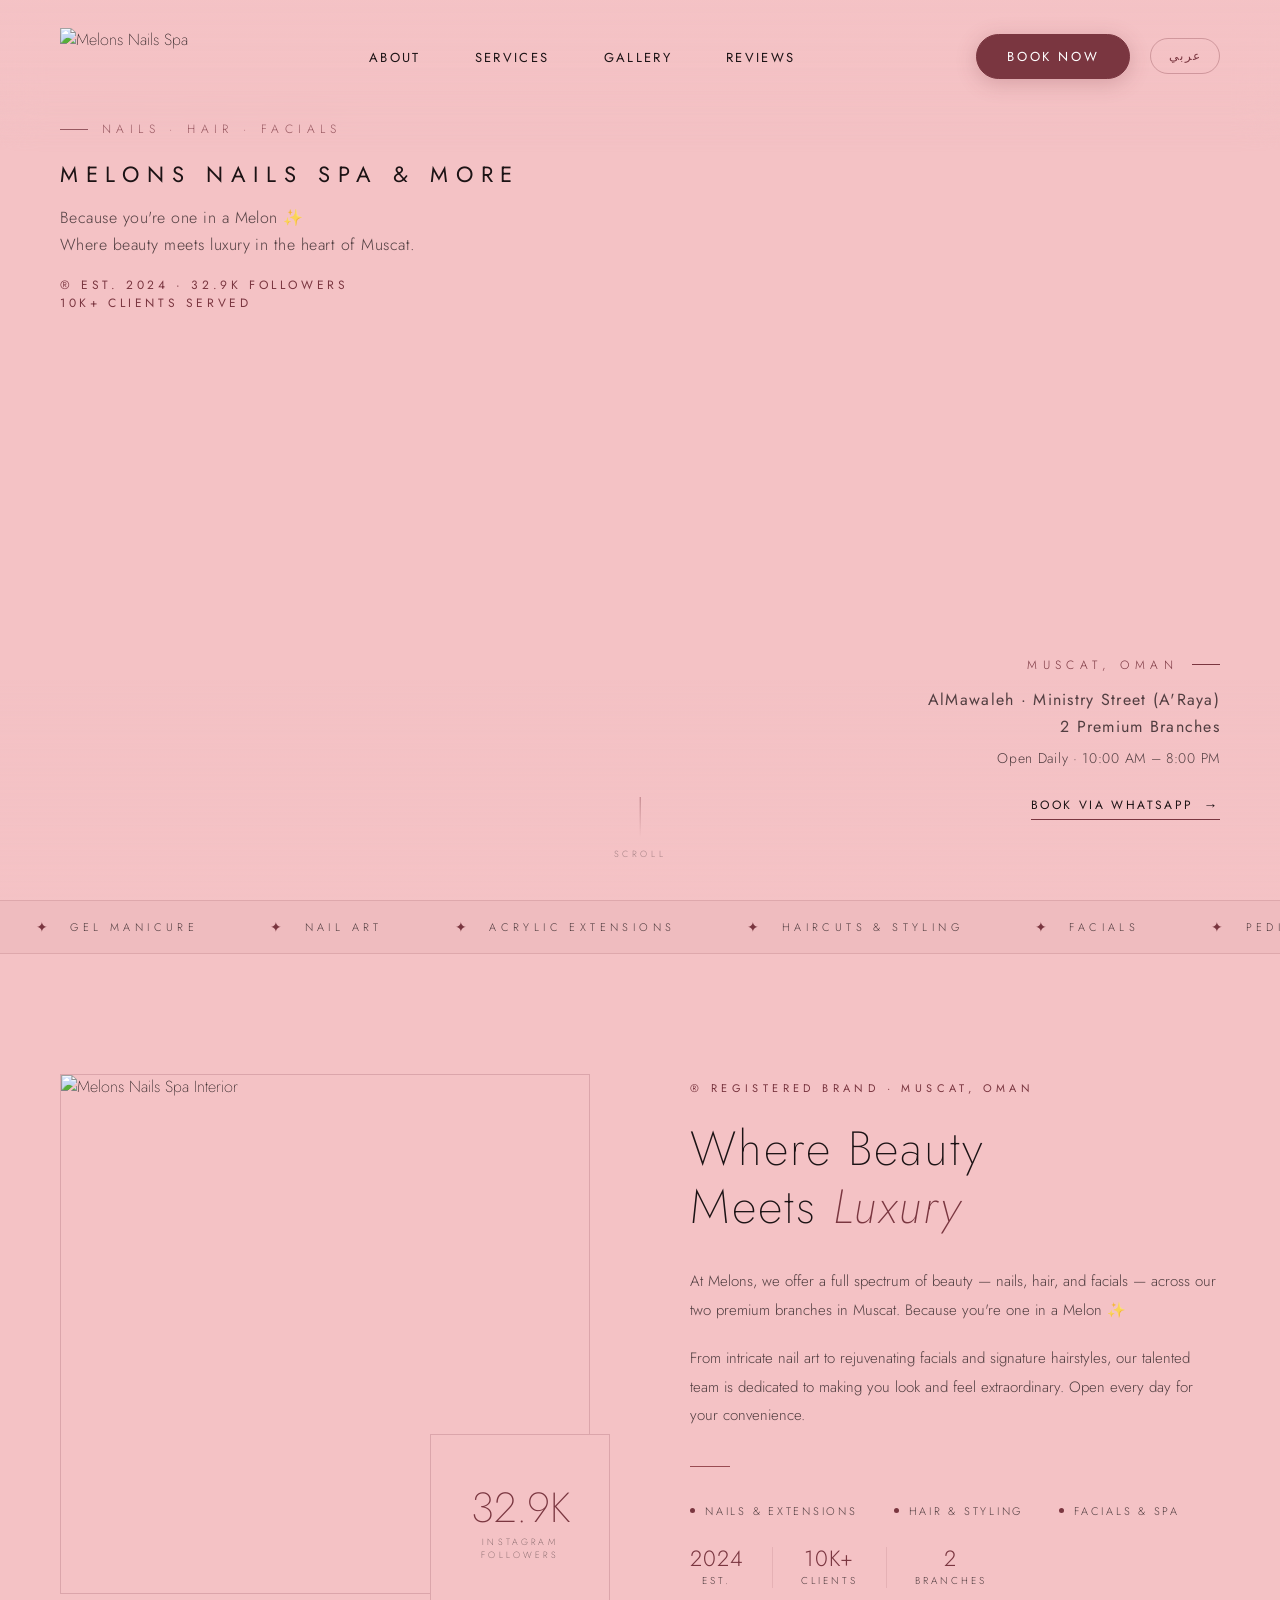
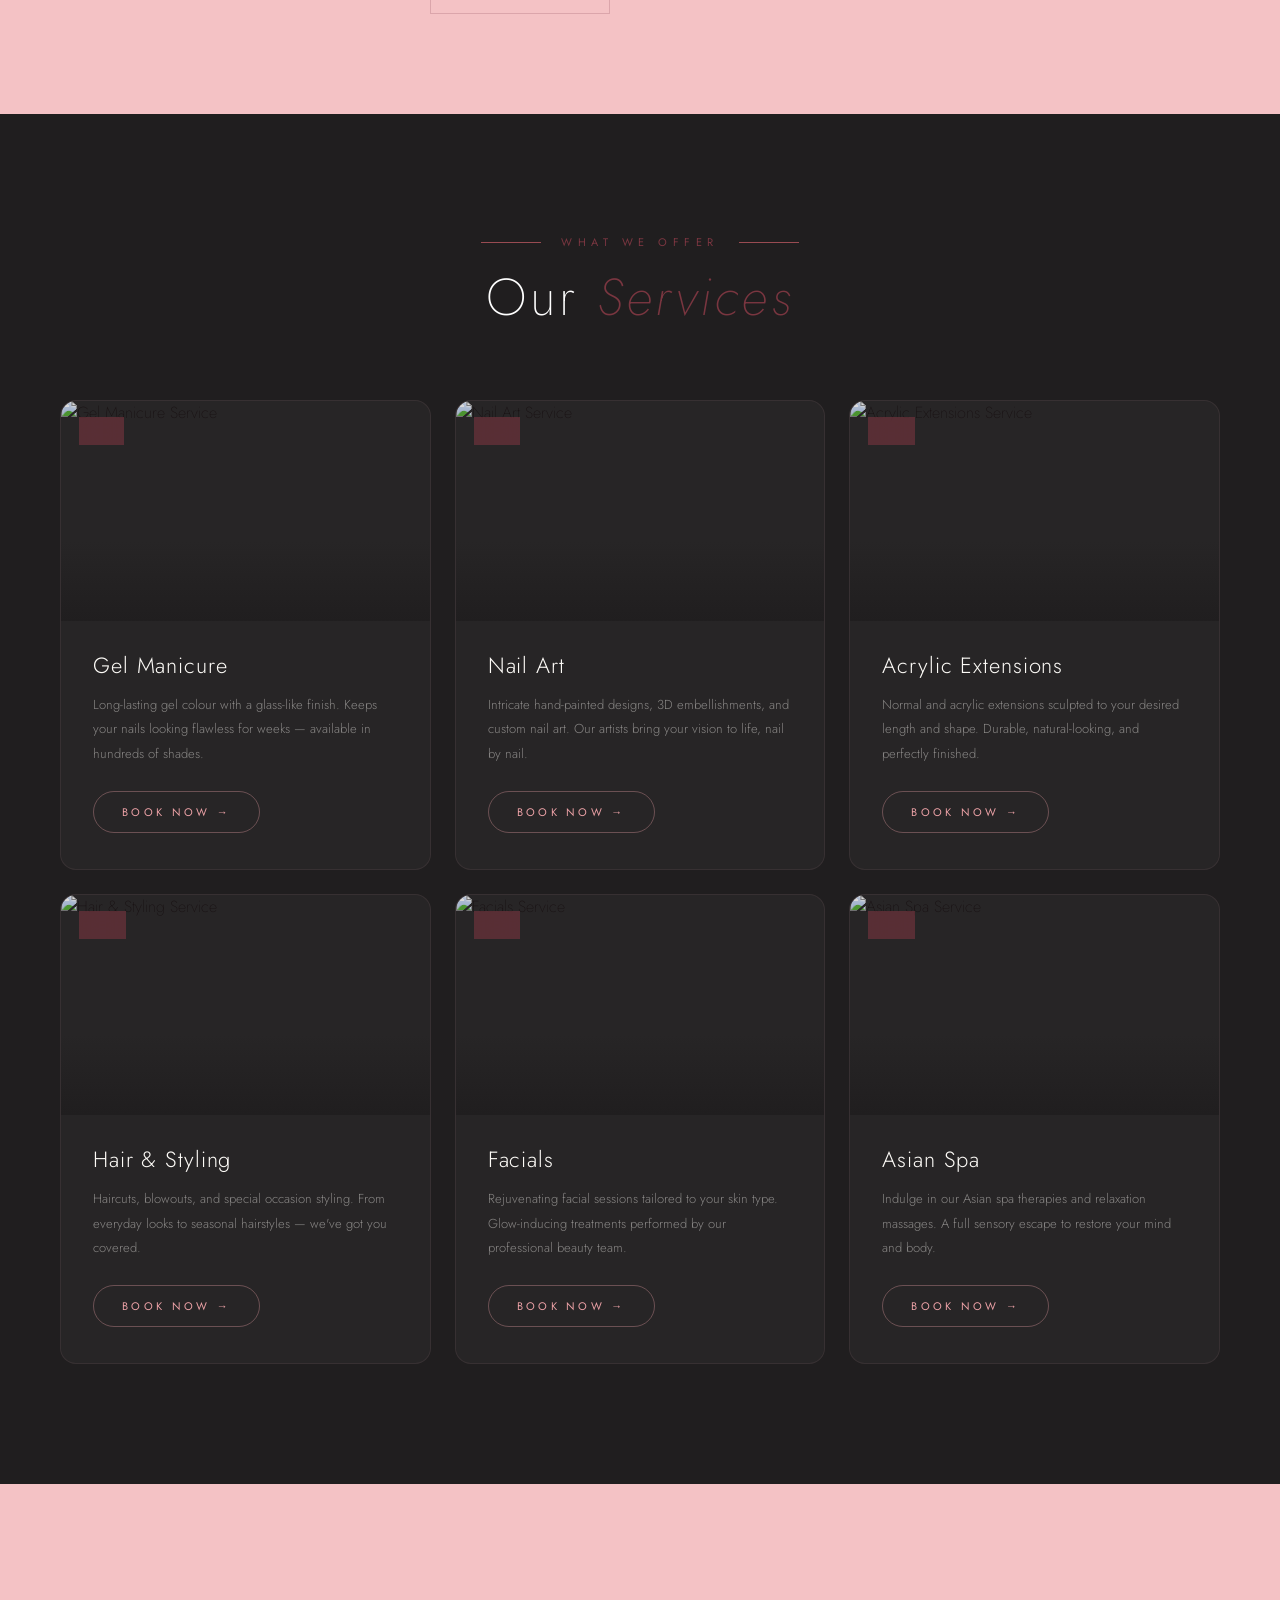
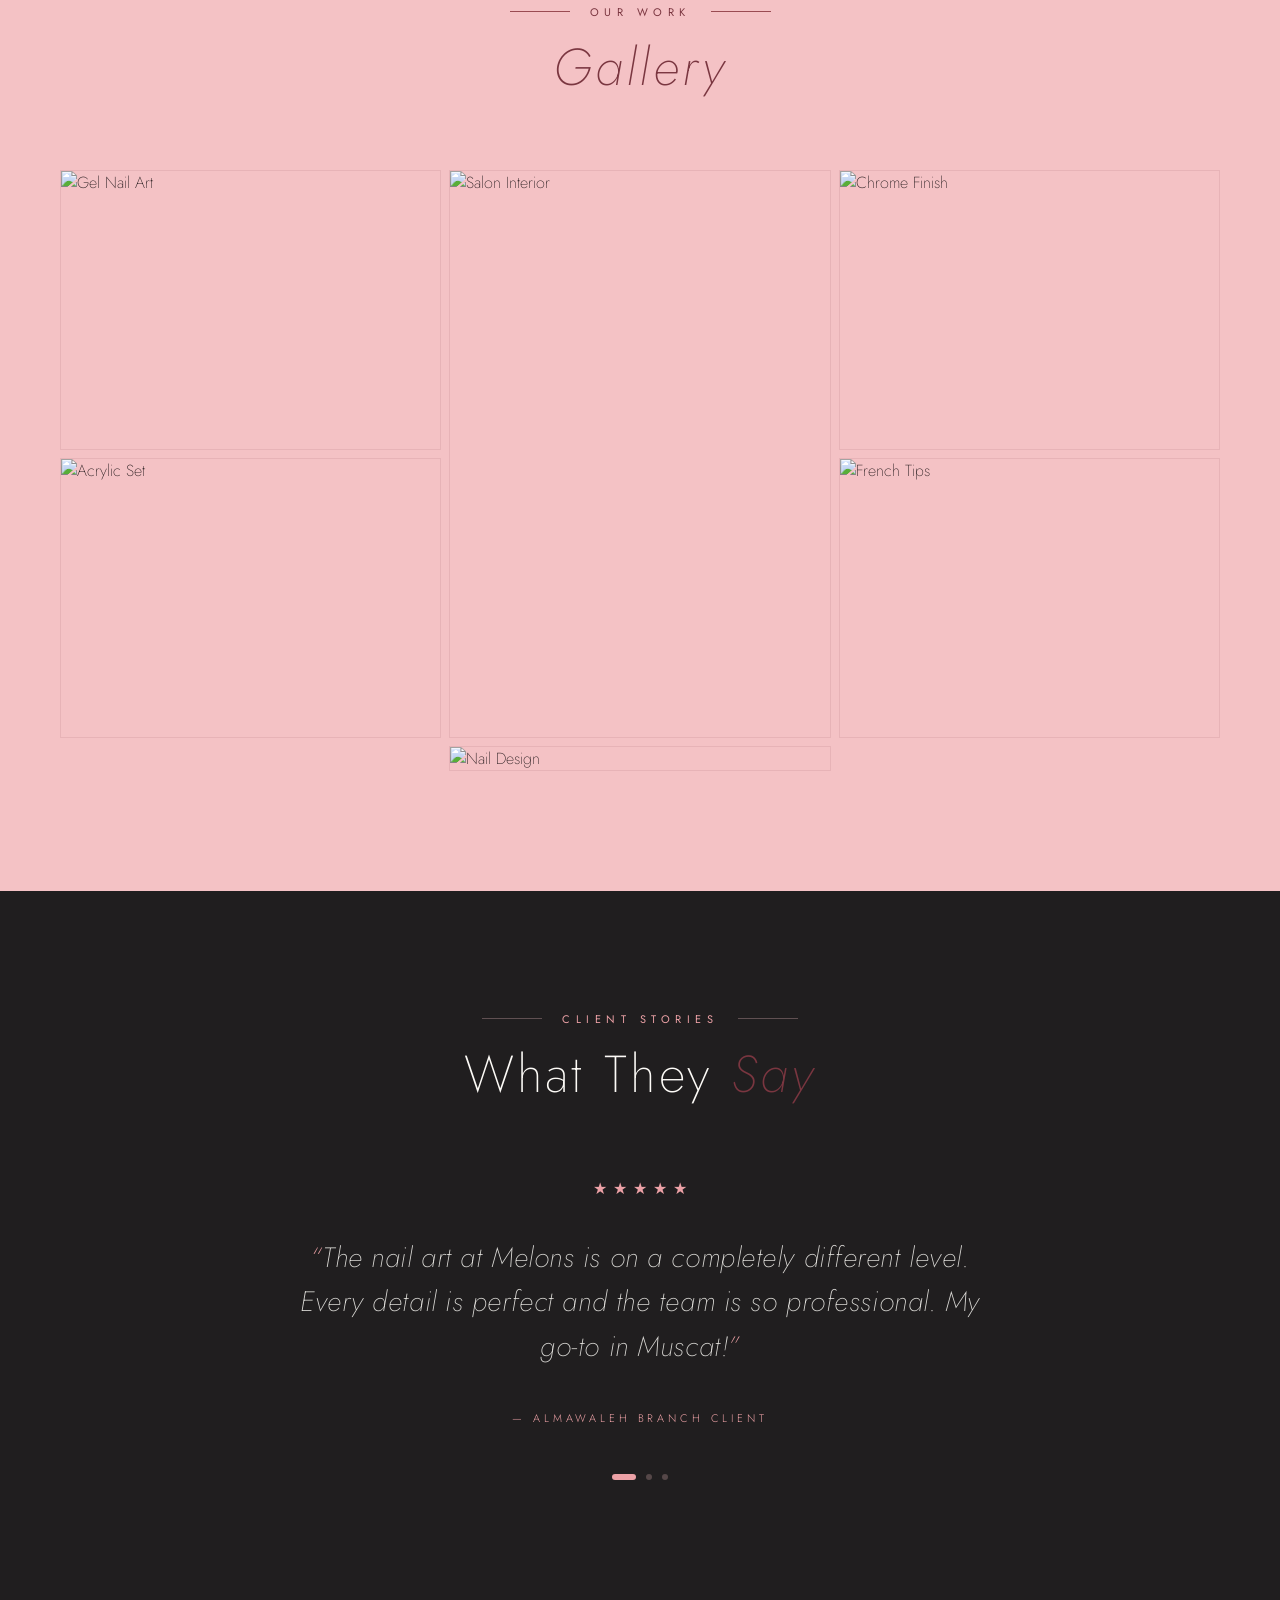
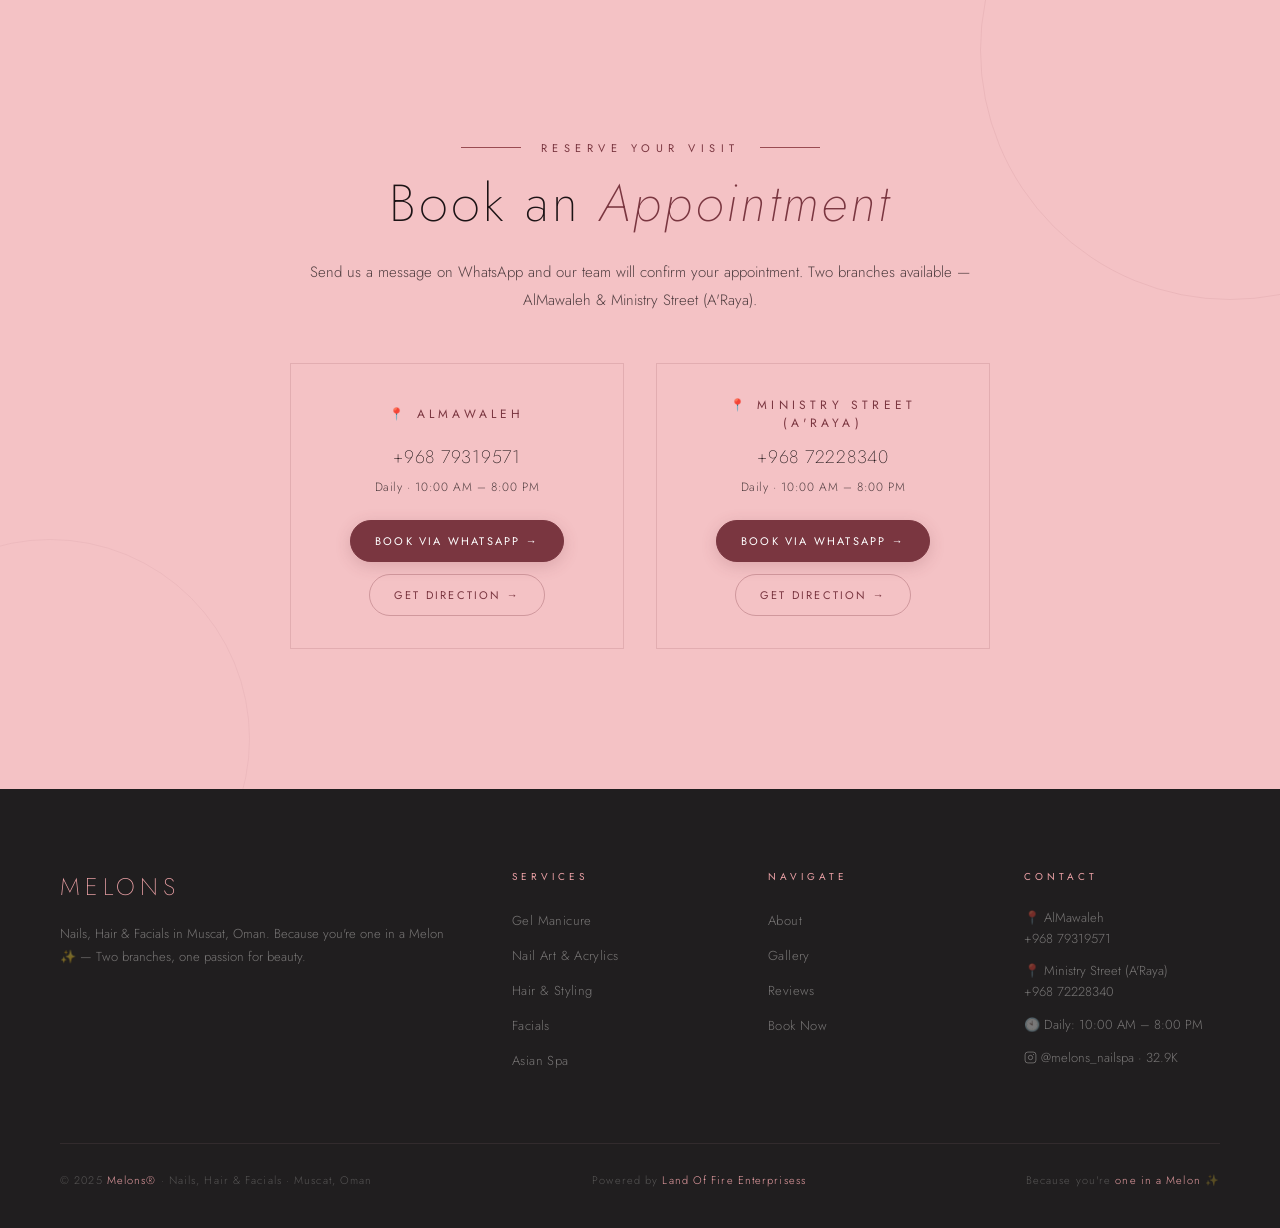
==== commit 679b0395: "Make 'Our' white in Services section title" ====
--- a/index.html
+++ b/index.html
@@ -162,7 +162,7 @@
   <section id="services">
     <div class="section-header reveal">
       <div class="section-overline">What We Offer</div>
-      <h2 class="section-title">Our <em>Services</em></h2>
+      <h2 class="section-title"><span style="color: #fff;">Our</span> <em>Services</em></h2>
     </div>
     <div class="services-grid">
       <div class="service-card reveal">
--- a/css/style.css
+++ b/css/style.css
@@ -452,9 +452,21 @@
   transform: translateX(4px);
 }
 
-/* ── SCROLL INDICATOR ──────────────────────── *//* Bottom stats — hidden on desktop, shown on mobile */
+/* ── SCROLL INDICATOR ──────────────────────── */
+/* Bottom stats — hidden on desktop, shown on mobile */
 .hero-info-bottom {
   display: none;
+  position: absolute;
+  z-index: 2;
+  transform: translateX(-120%);
+  opacity: 0;
+  transition: transform 1.6s cubic-bezier(0.16, 1, 0.3, 1) 0.6s,
+    opacity 1.4s ease 0.6s;
+}
+
+.hero-info-bottom.visible {
+  transform: translateX(0);
+  opacity: 1;
 }
 
 .hero-scroll {
@@ -1887,7 +1899,7 @@
   .hero-info-bottom {
     display: block;
     position: absolute;
-    bottom: 100px;
+    bottom: 120px;
     left: 32px;
     z-index: 2;
   }
